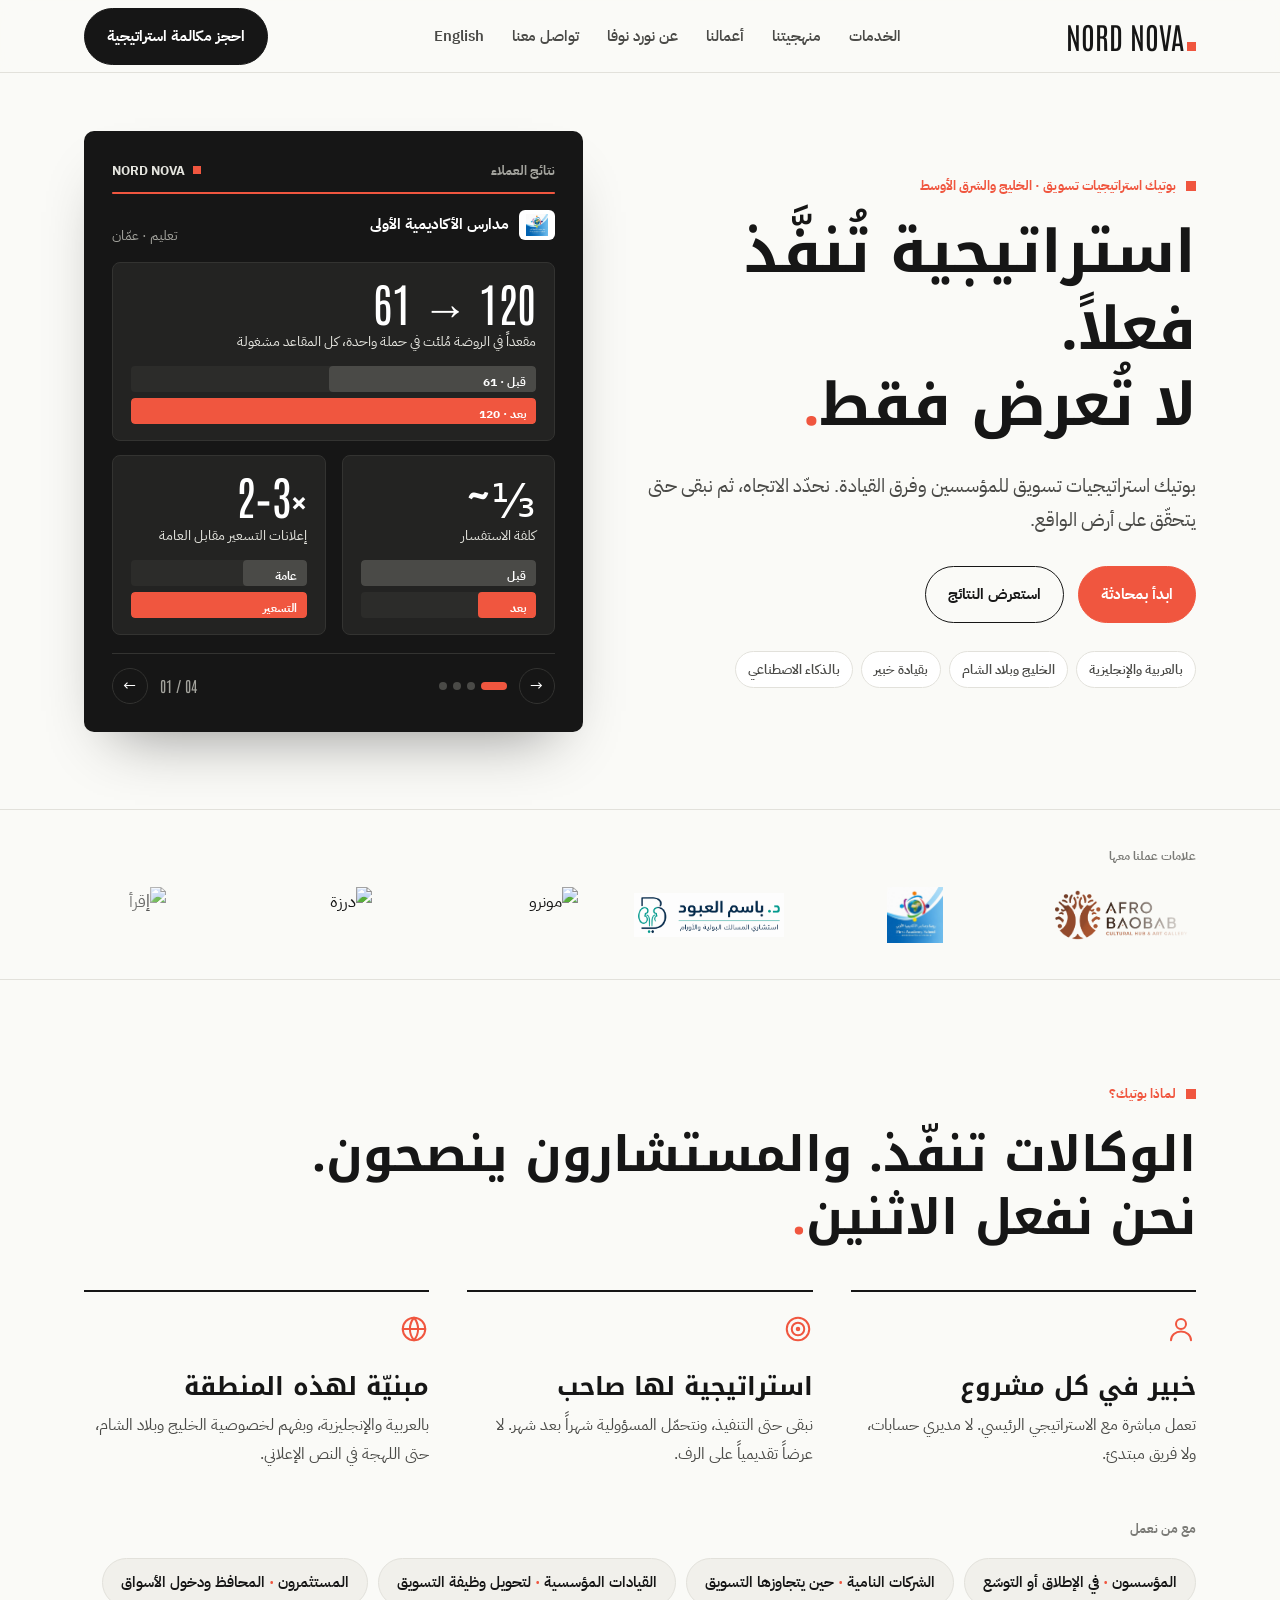
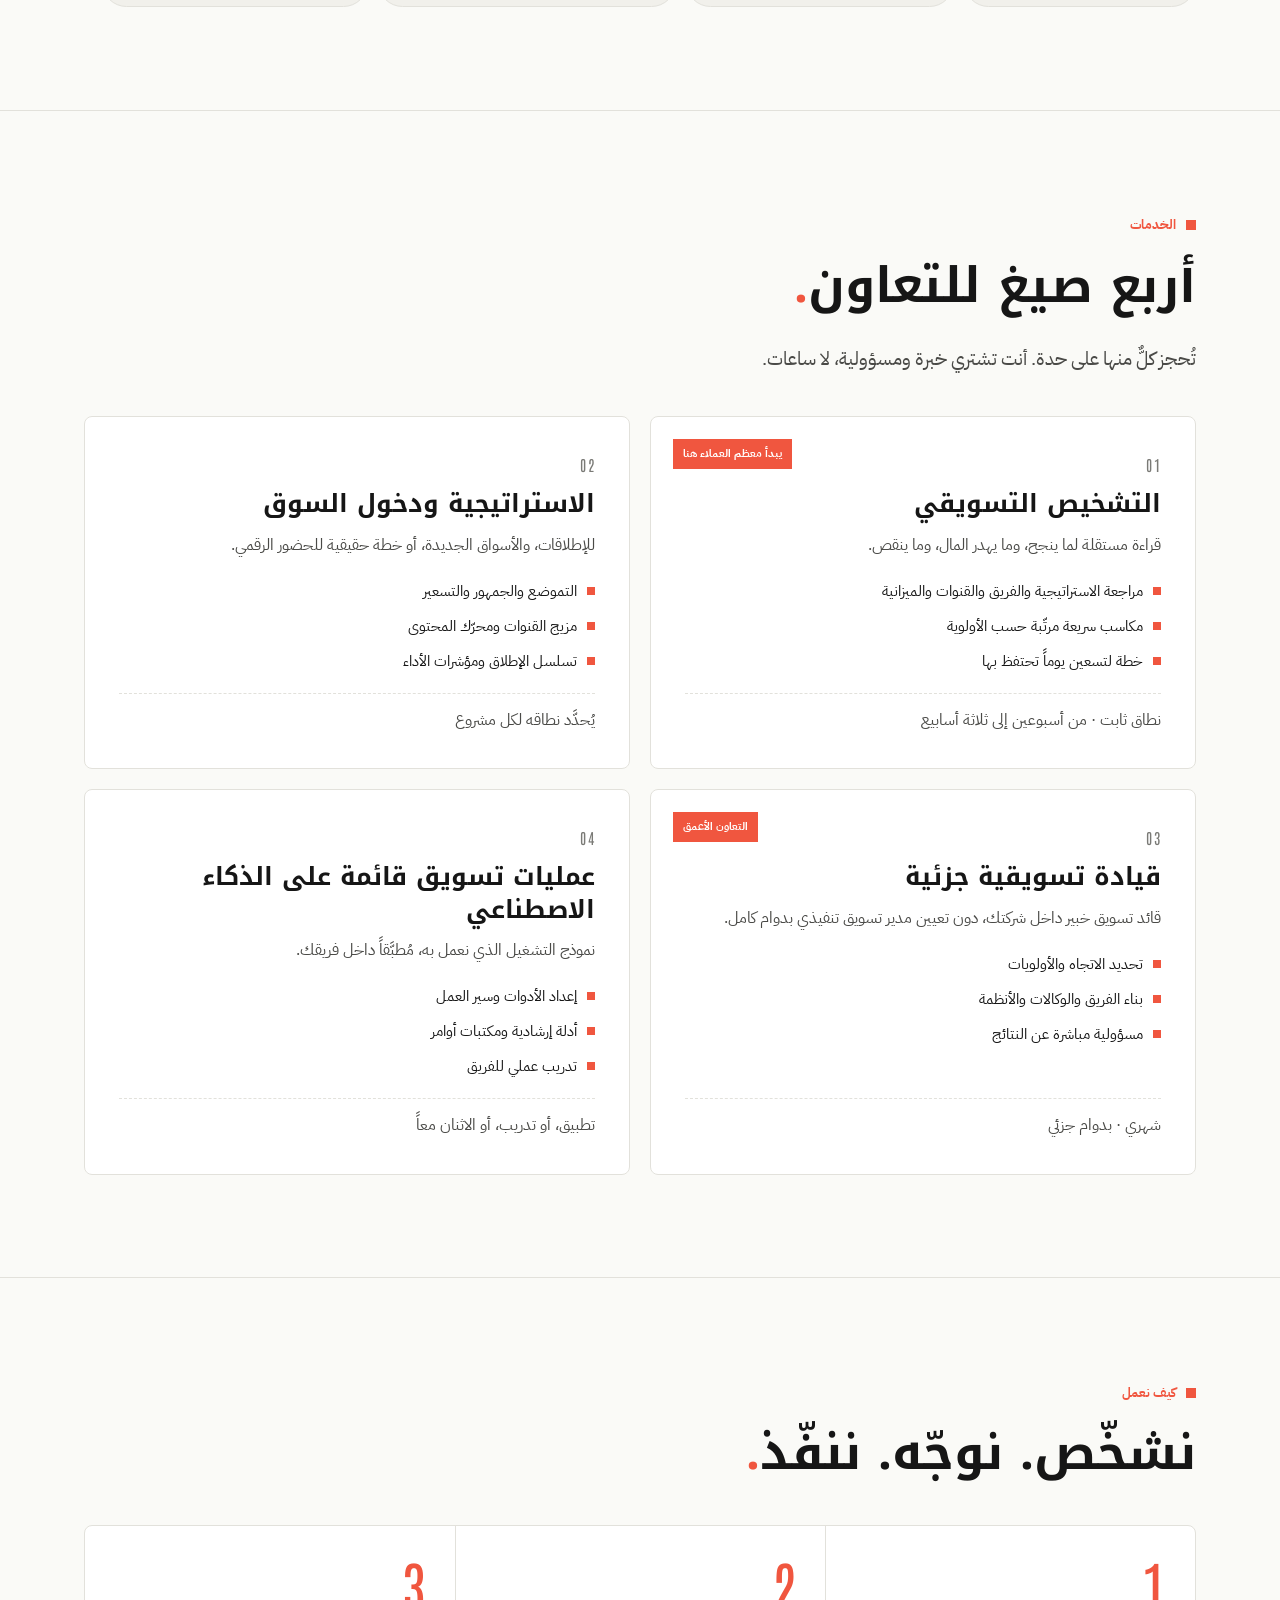
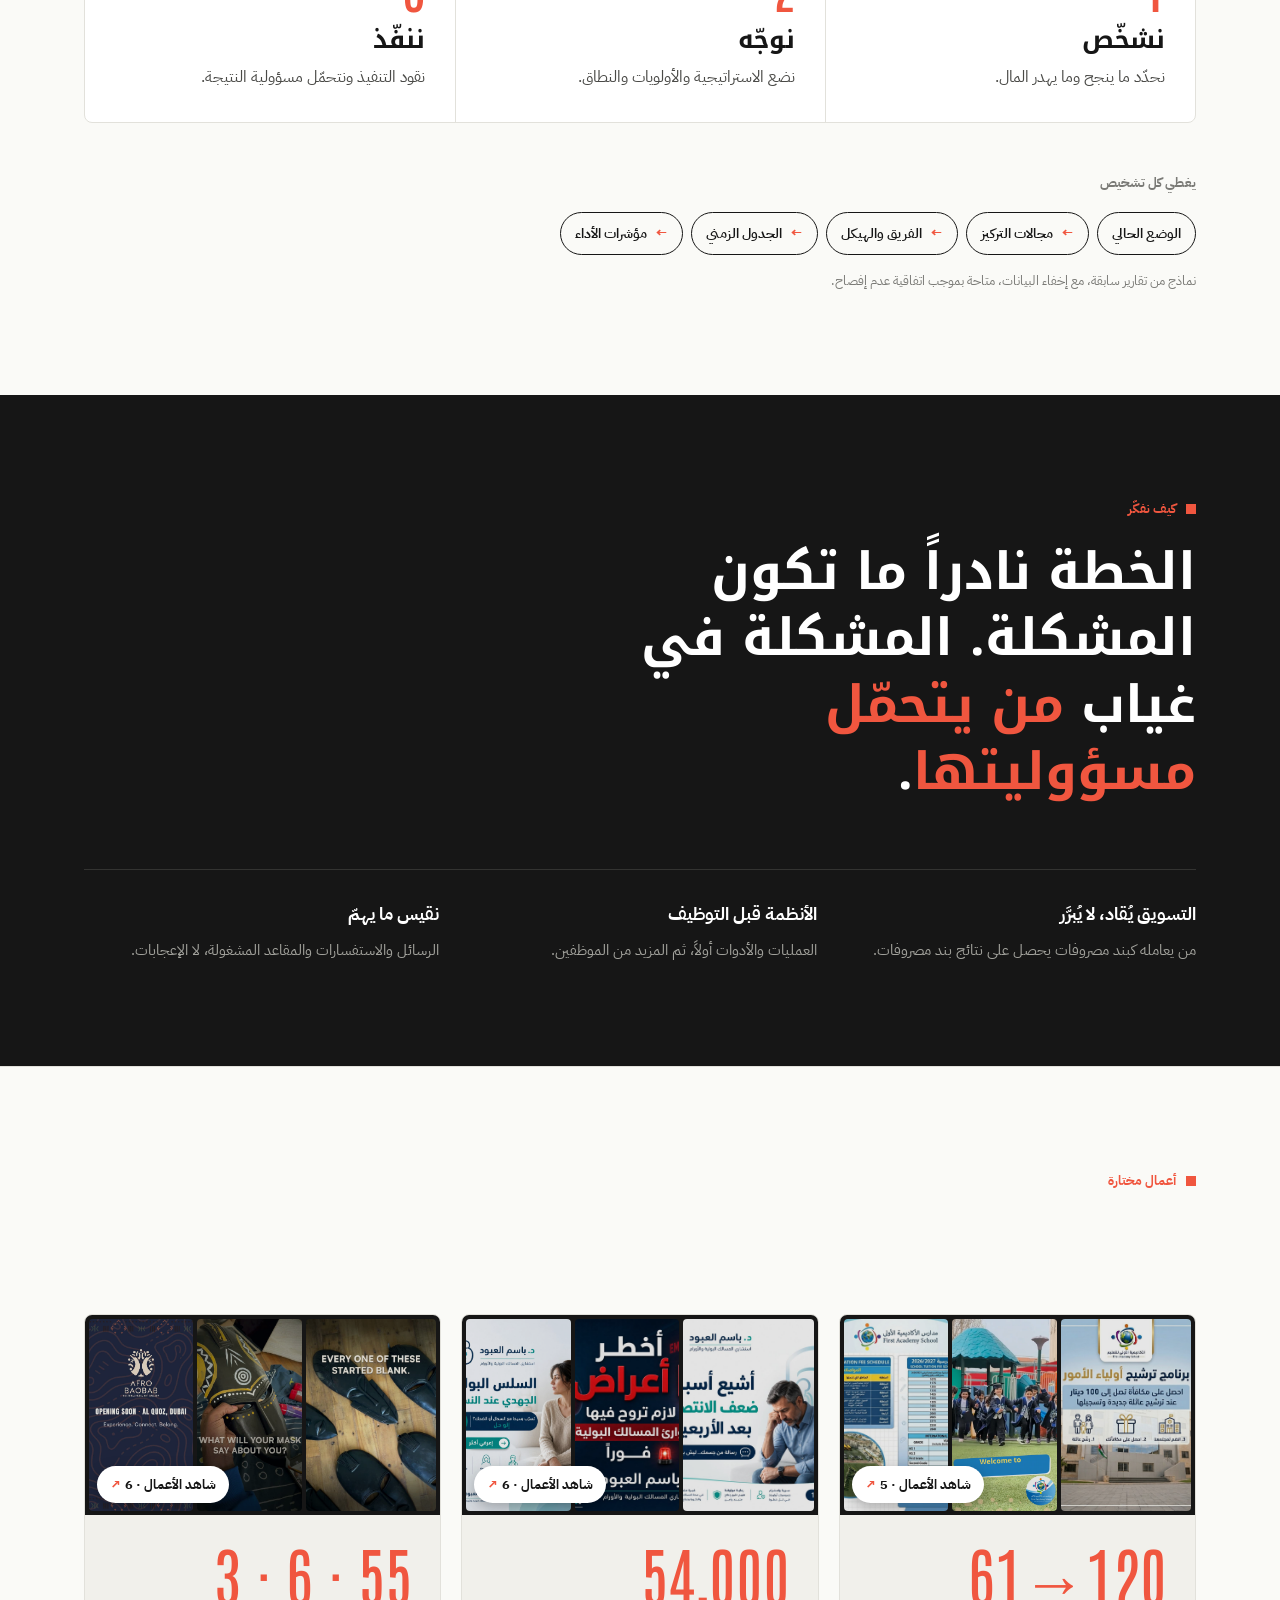
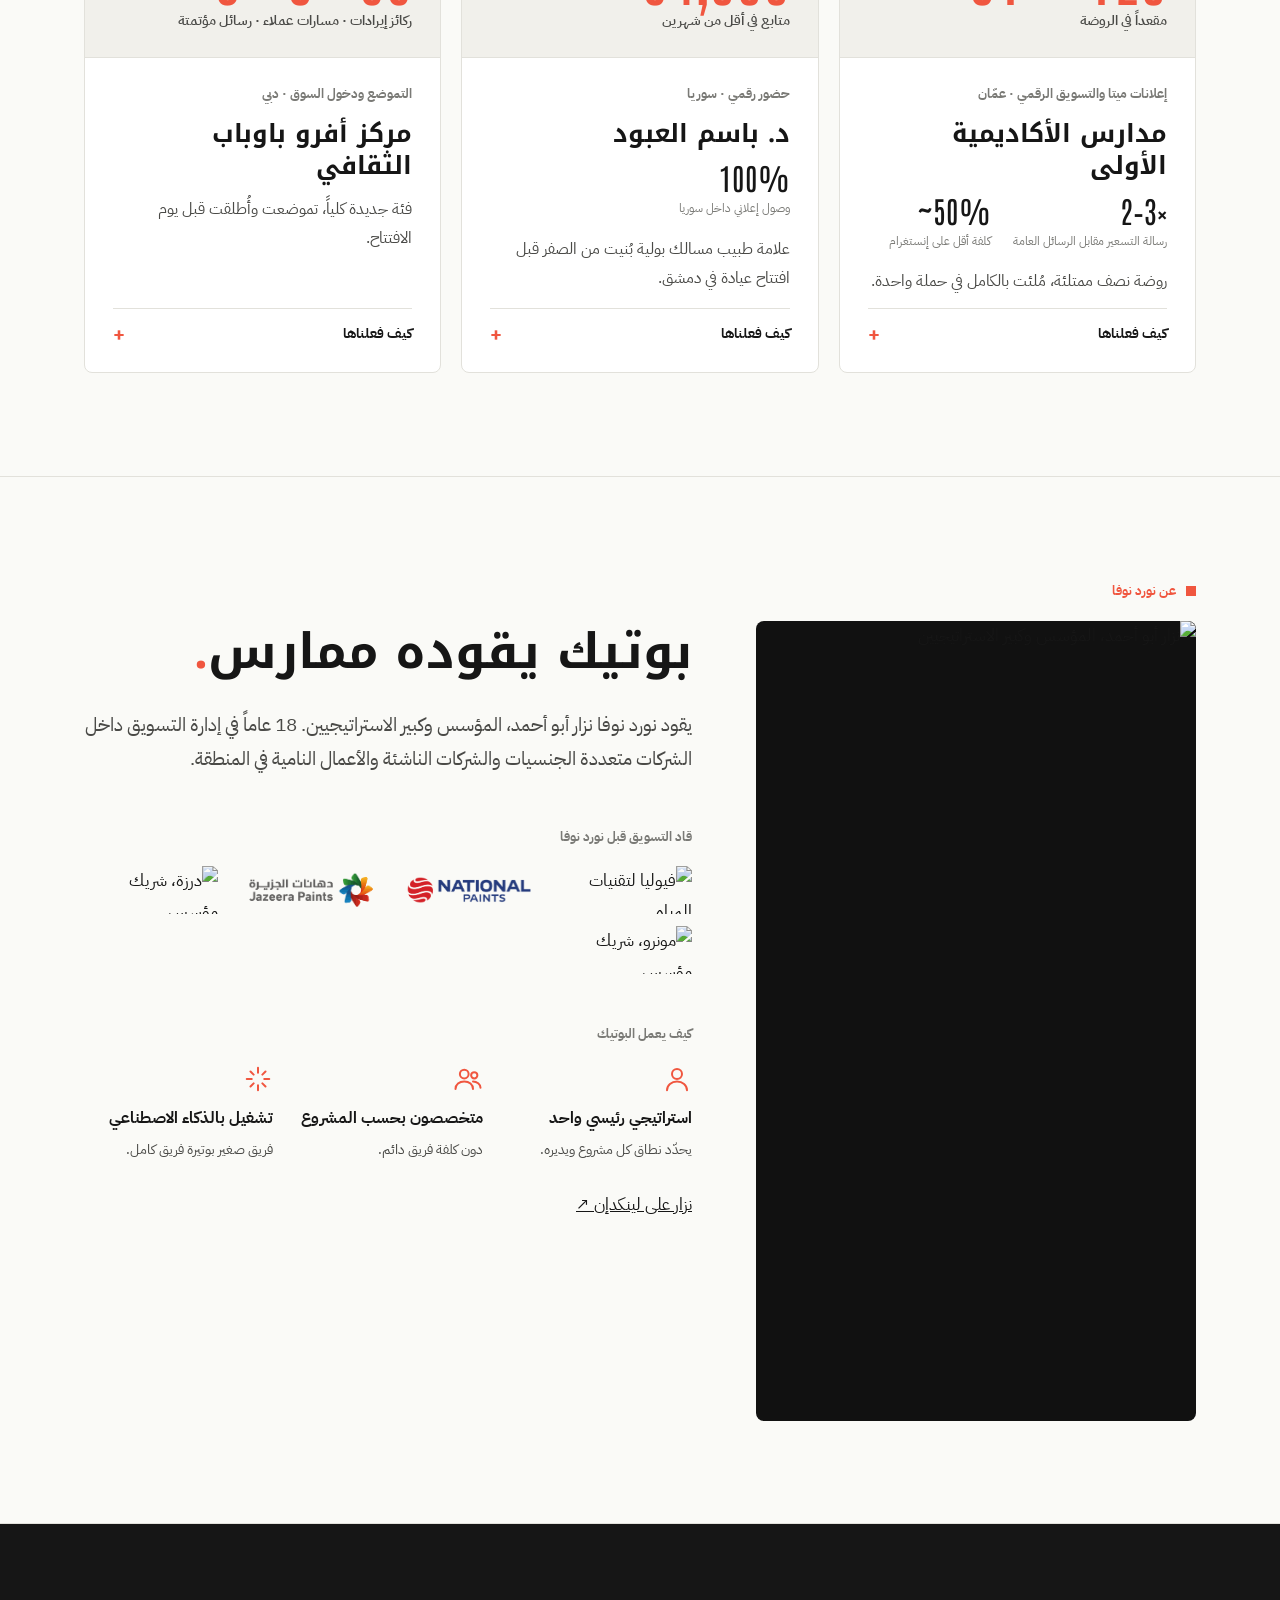
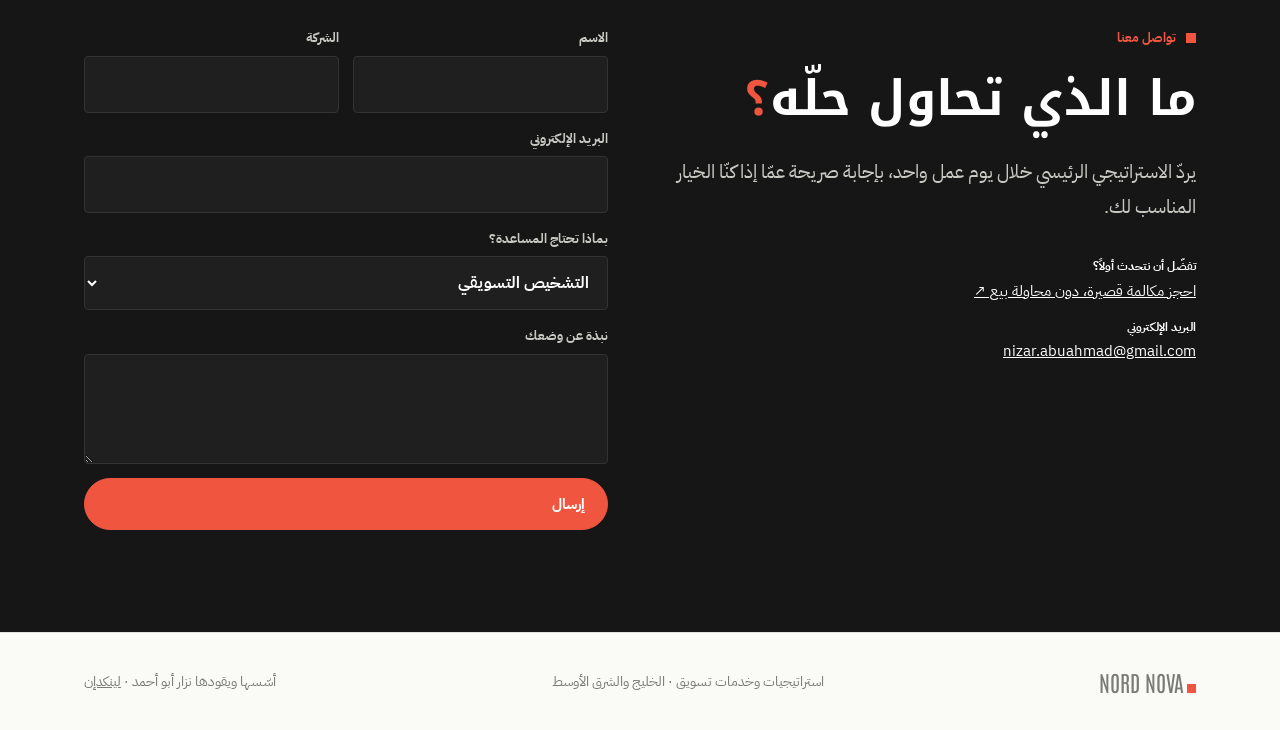
==== ar/index.html @ 96a07389 "Add client logos and real work samples to results - Client logo chip on each carousel slide - Each c" ====
<!doctype html>
<html lang="ar" dir="rtl">
<head>
<meta charset="utf-8">
<meta name="viewport" content="width=device-width, initial-scale=1">
<title>نورد نوفا — بوتيك استراتيجيات تسويق | الخليج والشرق الأوسط</title>
<meta name="description" content="نورد نوفا بوتيك استراتيجيات تسويق يعمل مع المؤسسين وفرق القيادة في الخليج والشرق الأوسط. تشخيص تسويقي، استراتيجية ودخول سوق، قيادة تسويقية جزئية، وعمليات تسويق قائمة على الذكاء الاصطناعي. بقيادة نزار أبو أحمد.">
<link rel="canonical" href="https://nordnova.github.io/ar/">
<link rel="alternate" hreflang="en" href="https://nordnova.github.io/">
<link rel="alternate" hreflang="ar" href="https://nordnova.github.io/ar/">
<meta property="og:title" content="نورد نوفا — بوتيك استراتيجيات تسويق">
<meta property="og:description" content="استراتيجية تُنفَّذ فعلاً. لا تُعرض فقط. بوتيك استراتيجيات تسويق للخليج والشرق الأوسط.">
<meta property="og:image" content="https://nordnova.github.io/assets/og.png">
<link rel="icon" href="../assets/icon.svg" type="image/svg+xml">
<link rel="apple-touch-icon" href="../assets/apple-touch.png">
<link rel="preconnect" href="https://fonts.googleapis.com">
<link rel="preconnect" href="https://fonts.gstatic.com" crossorigin>
<link href="https://fonts.googleapis.com/css2?family=Antonio:wght@400&family=IBM+Plex+Sans+Arabic:wght@400;500;600;700&family=Noto+Kufi+Arabic:wght@700&display=swap" rel="stylesheet">
<link rel="stylesheet" href="../site.css">
<script src="../app.js" defer></script>
</head>
<body>

<header>
  <div class="wrap nav">
    <a class="logo" href="#top" aria-label="نورد نوفا، الصفحة الرئيسية"><span>Nord</span><span>Nova<i class="sq"></i></span></a>
    <ul>
      <li><a href="#services">الخدمات</a></li>
      <li><a href="#approach">منهجيتنا</a></li>
      <li><a href="#work">أعمالنا</a></li>
      <li><a href="#about">عن نورد نوفا</a></li>
      <li><a href="#contact">تواصل معنا</a></li>
      <li><a href="../" lang="en" hreflang="en">English</a></li>
    </ul>
    <a class="btn primary" href="https://calendly.com/nizar-abuahmad/new-meeting" target="_blank" rel="noopener">احجز مكالمة استراتيجية</a>
  </div>
</header>

<main id="top">

<section class="hero">
  <div class="wrap">
    <div class="hero-grid">
      <div>
        <p class="eyebrow">بوتيك استراتيجيات تسويق · الخليج والشرق الأوسط</p>
        <h1>استراتيجية تُنفَّذ فعلاً.<br>لا تُعرض فقط<span class="dot">.</span></h1>
        <p class="lead">بوتيك استراتيجيات تسويق للمؤسسين وفرق القيادة. نحدّد الاتجاه، ثم نبقى حتى يتحقّق على أرض الواقع.</p>
        <div class="row">
          <a class="btn coral" href="#contact">ابدأ بمحادثة</a>
          <a class="btn" href="#work">استعرض النتائج</a>
        </div>
        <ul class="facts">
          <li>بالعربية والإنجليزية</li>
          <li>الخليج وبلاد الشام</li>
          <li>بقيادة خبير</li>
          <li>بالذكاء الاصطناعي</li>
        </ul>
      </div>

      <figure class="proof carousel" aria-roledescription="carousel" aria-label="نتائج العملاء" data-dot-label="عرض النتيجة">
        <svg width="0" height="0" style="position:absolute" aria-hidden="true"><defs><linearGradient id="sg" x1="0" y1="0" x2="0" y2="1"><stop offset="0" stop-color="#F0563F" stop-opacity=".35"/><stop offset="1" stop-color="#F0563F" stop-opacity="0"/></linearGradient></defs></svg>
        <figcaption class="proof-head"><span>نتائج العملاء</span><span class="live">Nord Nova</span></figcaption>
        <div class="prog" aria-hidden="true"><i></i></div>
        <div class="slides" aria-live="off">

          <div class="slide">
            <p class="who"><span class="who-id"><img class="who-logo" src="../assets/logo-first-academy.jpg" alt="" width="80" height="30"><b>مدارس الأكاديمية الأولى</b></span><span>تعليم · عمّان</span></p>
            <div class="metric">
              <b class="big">61 → 120</b>
              <span class="what">مقعداً في الروضة مُلئت في حملة واحدة، كل المقاعد مشغولة</span>
              <div class="bars" aria-hidden="true">
                <div class="bar"><i style="--w:51%"></i><em>قبل · 61</em></div>
                <div class="bar hot"><i style="--w:100%;--t:.6s"></i><em>بعد · 120</em></div>
              </div>
            </div>
            <div class="metric-pair">
              <div class="metric">
                <b class="big">~⅓</b><span class="what">كلفة الاستفسار</span>
                <div class="bars" aria-hidden="true">
                  <div class="bar"><i style="--w:100%;--t:.8s"></i><em>قبل</em></div>
                  <div class="bar hot"><i style="--w:33%;--t:1s"></i><em>بعد</em></div>
                </div>
              </div>
              <div class="metric">
                <b class="big">2–3×</b><span class="what">إعلانات التسعير مقابل العامة</span>
                <div class="bars" aria-hidden="true">
                  <div class="bar"><i style="--w:36%;--t:.8s"></i><em>عامة</em></div>
                  <div class="bar hot"><i style="--w:100%;--t:1s"></i><em>التسعير</em></div>
                </div>
              </div>
            </div>
          </div>

          <div class="slide">
            <p class="who"><span class="who-id"><img class="who-logo" src="../assets/logo-dr-basem.png" alt="" width="80" height="30"><b>د. باسم العبود</b></span><span>مسالك بولية · سوريا</span></p>
            <div class="metric">
              <b class="big">54K</b>
              <span class="what">متابع من الصفر في أقل من شهرين</span>
              <div class="bars" aria-hidden="true">
                <div class="bar hot"><i style="--w:100%"></i><em>فيسبوك · 30K</em></div>
                <div class="bar"><i style="--w:80%;--t:.6s"></i><em>إنستغرام · 24K</em></div>
              </div>
            </div>
            <div class="metric-pair">
              <div class="metric">
                <b class="big">0 → 54K</b><span class="what">نمو الجمهور</span>
                <svg class="spark" viewBox="0 0 100 40" preserveAspectRatio="none" aria-hidden="true"><path class="ar" d="M0 38 C18 37 30 34 44 28 S68 12 100 3 V40 H0Z"/><path class="ln" d="M0 38 C18 37 30 34 44 28 S68 12 100 3"/></svg>
              </div>
              <div class="metric">
                <b class="big">100%</b><span class="what">وصول إعلاني داخل سوريا</span>
                <svg class="ring" viewBox="0 0 36 36" aria-hidden="true"><circle class="tr" cx="18" cy="18" r="15"/><circle class="vl" cx="18" cy="18" r="15" pathLength="100" style="--p:100"/></svg>
              </div>
            </div>
          </div>

          <div class="slide">
            <p class="who"><span class="who-id"><img class="who-logo" src="../assets/logo-afro-baobab.png" alt="" width="80" height="30"><b>مركز أفرو باوباب الثقافي</b></span><span>ثقافة · دبي</span></p>
            <div class="metric">
              <b class="big" dir="rtl" style="direction:rtl;text-align:right;font-family:var(--display);font-size:clamp(28px,3vw,40px)">3 ركائز إيرادات</b>
              <span class="what">فئة جديدة كلياً، تموضعت وبُني نموذجها التجاري قبل يوم الافتتاح</span>
              <div class="segs" aria-hidden="true"><span style="--k:0">المدارس</span><span style="--k:1">الشركات</span><span style="--k:2">الجمهور</span></div>
            </div>
            <div class="metric-pair">
              <div class="metric">
                <b class="big">6</b><span class="what">مسارات في نظام إدارة العملاء</span>
                <div class="sq hot big-sq" data-n="6" aria-hidden="true"></div>
              </div>
              <div class="metric">
                <b class="big">55</b><span class="what">رسالة بريدية مؤتمتة</span>
                <div class="sq" data-n="55" aria-hidden="true"></div>
              </div>
            </div>
          </div>

          <div class="slide">
            <p class="who"><b>ورشة آفاق</b><span>تدريب · السيرة الذاتية ولينكدإن وأبورك</span></p>
            <div class="metric">
              <b class="big">100%</b>
              <span class="what">من المشاركين يوصون بالورشة لزملائهم</span>
              <div class="bars" aria-hidden="true">
                <div class="bar hot"><i style="--w:100%"></i><em>أكيد · 100%</em></div>
              </div>
            </div>
            <div class="metric-pair">
              <div class="metric">
                <b class="big">82%</b><span class="what">قيّموها "ممتازة جداً"</span>
                <svg class="ring" viewBox="0 0 36 36" aria-hidden="true"><circle class="tr" cx="18" cy="18" r="15"/><circle class="vl" cx="18" cy="18" r="15" pathLength="100" style="--p:82"/></svg>
              </div>
              <div class="metric">
                <b class="big">11</b><span class="what">مشاركاً في التقييم</span>
                <div class="sq hot big-sq" data-n="11" aria-hidden="true"></div>
              </div>
            </div>
          </div>

        </div>
        <div class="car-nav">
          <button type="button" class="arrow prev" aria-label="النتيجة السابقة">←</button>
          <div class="dots-nav"></div>
          <span class="count" aria-hidden="true"></span>
          <button type="button" class="arrow next" aria-label="النتيجة التالية">→</button>
        </div>
      </figure>
    </div>
  </div>
</section>

<div class="logos">
  <div class="wrap">
    <p>علامات عملنا معها</p>
    <div class="track"><div class="logo-row">
      <img src="../assets/logo-afro-baobab.png" alt="مركز أفرو باوباب الثقافي">
      <img src="../assets/logo-first-academy.jpg" alt="مدارس الأكاديمية الأولى">
      <img src="../assets/logo-dr-basem.png" alt="د. باسم العبود">
      <img src="../assets/logo-monroo.png" alt="مونرو">
      <img src="../assets/logo-darrzeh.png" alt="درزة">
      <img src="../assets/logo-iqra.png" alt="إقرأ">
      <img src="../assets/logo-musaad.png" alt="أكاديمية مساعد">
      <img src="../assets/logo-brighter-horizons.png" alt="Brighter Horizons">
      <img src="../assets/logo-asa-dental.png" alt="ASA Dental">
      <img src="../assets/logo-hostsailor.png" alt="HostSailor">
      <img src="../assets/logo-diabetes-coach.svg" alt="Diabetes Coach">
    </div></div>
  </div>
</div>

<section id="why">
  <div class="wrap">
    <p class="eyebrow">لماذا بوتيك؟</p>
    <h2>الوكالات تنفّذ. والمستشارون ينصحون.<br>نحن نفعل الاثنين<span class="dot">.</span></h2>
    <ul class="why">
      <li>
        <svg class="ico" viewBox="0 0 24 24"><circle cx="12" cy="8" r="4"/><path d="M4 21c0-4 3.6-7 8-7s8 3 8 7"/></svg>
        <h3>خبير في كل مشروع</h3>
        <p>تعمل مباشرة مع الاستراتيجي الرئيسي. لا مديري حسابات، ولا فريق مبتدئ.</p>
      </li>
      <li>
        <svg class="ico" viewBox="0 0 24 24"><circle cx="12" cy="12" r="9"/><circle cx="12" cy="12" r="5"/><circle cx="12" cy="12" r="1"/></svg>
        <h3>استراتيجية لها صاحب</h3>
        <p>نبقى حتى التنفيذ، ونتحمّل المسؤولية شهراً بعد شهر. لا عرضاً تقديمياً على الرف.</p>
      </li>
      <li>
        <svg class="ico" viewBox="0 0 24 24"><circle cx="12" cy="12" r="9"/><path d="M3 12h18M12 3a14 14 0 0 1 0 18M12 3a14 14 0 0 0 0 18"/></svg>
        <h3>مبنيّة لهذه المنطقة</h3>
        <p>بالعربية والإنجليزية، وبفهم لخصوصية الخليج وبلاد الشام، حتى اللهجة في النص الإعلاني.</p>
      </li>
    </ul>
    <p class="sub">مع من نعمل</p>
    <ul class="chips">
      <li>المؤسسون <b>·</b> في الإطلاق أو التوسّع</li>
      <li>الشركات النامية <b>·</b> حين يتجاوزها التسويق</li>
      <li>القيادات المؤسسية <b>·</b> لتحويل وظيفة التسويق</li>
      <li>المستثمرون <b>·</b> المحافظ ودخول الأسواق</li>
    </ul>
  </div>
</section>

<section id="services">
  <div class="wrap">
    <p class="eyebrow">الخدمات</p>
    <h2>أربع صيغ للتعاون<span class="dot">.</span></h2>
    <p class="lead">تُحجز كلٌّ منها على حدة. أنت تشتري خبرة ومسؤولية، لا ساعات.</p>
    <div class="svc">
      <article class="card">
        <span class="tag">يبدأ معظم العملاء هنا</span>
        <span class="n">01</span>
        <h3>التشخيص التسويقي</h3>
        <p>قراءة مستقلة لما ينجح، وما يهدر المال، وما ينقص.</p>
        <ul class="ticks"><li>مراجعة الاستراتيجية والفريق والقنوات والميزانية</li><li>مكاسب سريعة مرتّبة حسب الأولوية</li><li>خطة لتسعين يوماً تحتفظ بها</li></ul>
        <p class="meta"><span>نطاق ثابت · من أسبوعين إلى ثلاثة أسابيع</span></p>
      </article>
      <article class="card">
        <span class="n">02</span>
        <h3>الاستراتيجية ودخول السوق</h3>
        <p>للإطلاقات، والأسواق الجديدة، أو خطة حقيقية للحضور الرقمي.</p>
        <ul class="ticks"><li>التموضع والجمهور والتسعير</li><li>مزيج القنوات ومحرّك المحتوى</li><li>تسلسل الإطلاق ومؤشرات الأداء</li></ul>
        <p class="meta"><span>يُحدَّد نطاقه لكل مشروع</span></p>
      </article>
      <article class="card">
        <span class="tag">التعاون الأعمق</span>
        <span class="n">03</span>
        <h3>قيادة تسويقية جزئية</h3>
        <p>قائد تسويق خبير داخل شركتك، دون تعيين مدير تسويق تنفيذي بدوام كامل.</p>
        <ul class="ticks"><li>تحديد الاتجاه والأولويات</li><li>بناء الفريق والوكالات والأنظمة</li><li>مسؤولية مباشرة عن النتائج</li></ul>
        <p class="meta"><span>شهري · بدوام جزئي</span></p>
      </article>
      <article class="card">
        <span class="n">04</span>
        <h3>عمليات تسويق قائمة على الذكاء الاصطناعي</h3>
        <p>نموذج التشغيل الذي نعمل به، مُطبَّقاً داخل فريقك.</p>
        <ul class="ticks"><li>إعداد الأدوات وسير العمل</li><li>أدلة إرشادية ومكتبات أوامر</li><li>تدريب عملي للفريق</li></ul>
        <p class="meta"><span>تطبيق، أو تدريب، أو الاثنان معاً</span></p>
      </article>
    </div>
  </div>
</section>

<section id="approach">
  <div class="wrap">
    <p class="eyebrow">كيف نعمل</p>
    <h2>نشخّص. نوجّه. ننفّذ<span class="dot">.</span></h2>
    <div class="steps">
      <div class="step"><div class="k">1</div><h3>نشخّص</h3><p>نحدّد ما ينجح وما يهدر المال.</p></div>
      <div class="step"><div class="k">2</div><h3>نوجّه</h3><p>نضع الاستراتيجية والأولويات والنطاق.</p></div>
      <div class="step"><div class="k">3</div><h3>ننفّذ</h3><p>نقود التنفيذ ونتحمّل مسؤولية النتيجة.</p></div>
    </div>
    <p class="sub">يغطي كل تشخيص</p>
    <ul class="flow">
      <li>الوضع الحالي</li><li>مجالات التركيز</li><li>الفريق والهيكل</li><li>الجدول الزمني</li><li>مؤشرات الأداء</li>
    </ul>
    <p class="fine">نماذج من تقارير سابقة، مع إخفاء البيانات، متاحة بموجب اتفاقية عدم إفصاح.</p>
  </div>
</section>

<section class="band" aria-label="كيف نفكّر">
  <div class="wrap">
    <p class="eyebrow">كيف نفكّر</p>
    <blockquote>الخطة نادراً ما تكون المشكلة. المشكلة في غياب <span>من يتحمّل مسؤوليتها</span>.</blockquote>
    <ul class="principles">
      <li><b>التسويق يُقاد، لا يُبرَّر</b><span>من يعامله كبند مصروفات يحصل على نتائج بند مصروفات.</span></li>
      <li><b>الأنظمة قبل التوظيف</b><span>العمليات والأدوات أولاً، ثم المزيد من الموظفين.</span></li>
      <li><b>نقيس ما يهمّ</b><span>الرسائل والاستفسارات والمقاعد المشغولة، لا الإعجابات.</span></li>
    </ul>
  </div>
</section>

<section id="work">
  <div class="wrap">
    <p class="eyebrow">أعمال مختارة</p>
    <h2>نتائج، لا نشاط<span class="dot">.</span></h2>
    <div class="work">
      <article class="case">
        <button type="button" class="case-media" data-gallery="g-fas" aria-label="عرض أعمال مدارس الأكاديمية الأولى"><img src="../assets/work/fas-1.jpg" alt="" loading="lazy"><img src="../assets/work/fas-3.jpg" alt="" loading="lazy"><img src="../assets/work/fas-2.jpg" alt="" loading="lazy"><span class="more">شاهد الأعمال · 5</span></button>
        <div class="case-top"><b dir="ltr">61→120</b><span>مقعداً في الروضة</span></div>
        <div class="case-body">
          <span class="kind">إعلانات ميتا والتسويق الرقمي · عمّان</span>
          <h3>مدارس الأكاديمية الأولى</h3>
          <div class="res"><div><b>2–3×</b><span>رسالة التسعير مقابل الرسائل العامة</span></div><div><b>~50%</b><span>كلفة أقل على إنستغرام</span></div></div>
          <p class="one">روضة نصف ممتلئة، مُلئت بالكامل في حملة واحدة.</p>
          <details><summary>كيف فعلناها</summary><p>أعدنا هيكلة حساب ميتا لعزل المجموعات الإعلانية الأعلى أداءً، وحوّلنا المواد الإبداعية إلى العامية الأردنية، وجعلنا التسعير الشامل الرسالة الرئيسية. انخفضت كلفة الاستفسار إلى نحو الثلث.</p></details>
        </div>
      </article>
      <article class="case">
        <button type="button" class="case-media" data-gallery="g-basem" aria-label="عرض أعمال د. باسم العبود"><img src="../assets/work/basem-1.jpg" alt="" loading="lazy"><img src="../assets/work/basem-2.jpg" alt="" loading="lazy"><img src="../assets/work/basem-4.jpg" alt="" loading="lazy"><span class="more">شاهد الأعمال · 6</span></button>
        <div class="case-top"><b>54,000</b><span>متابع في أقل من شهرين</span></div>
        <div class="case-body">
          <span class="kind">حضور رقمي · سوريا</span>
          <h3>د. باسم العبود</h3>
          <div class="res"><div><b>100%</b><span>وصول إعلاني داخل سوريا</span></div></div>
          <p class="one">علامة طبيب مسالك بولية بُنيت من الصفر قبل افتتاح عيادة في دمشق.</p>
          <details><summary>كيف فعلناها</summary><p>اعتماد أوروبي بصوت سوري، ومحتوى متدرّج من المواضيع الآمنة إلى الحسّاسة، ونصوص باللهجة الشامية، وحملات ميتا موجّهة جغرافياً، واستقبال المرضى عبر واتساب أولاً.</p></details>
        </div>
      </article>
      <article class="case">
        <button type="button" class="case-media" data-gallery="g-afro" aria-label="عرض أعمال مركز أفرو باوباب الثقافي"><img src="../assets/work/afro-1.jpg" alt="" loading="lazy"><img src="../assets/work/afro-2.jpg" alt="" loading="lazy"><img src="../assets/work/afro-5.jpg" alt="" loading="lazy"><span class="more">شاهد الأعمال · 6</span></button>
        <div class="case-top"><b dir="ltr">3 · 6 · 55</b><span>ركائز إيرادات · مسارات عملاء · رسائل مؤتمتة</span></div>
        <div class="case-body">
          <span class="kind">التموضع ودخول السوق · دبي</span>
          <h3>مركز أفرو باوباب الثقافي</h3>
          <p class="one">فئة جديدة كلياً، تموضعت وأُطلقت قبل يوم الافتتاح.</p>
          <details><summary>كيف فعلناها</summary><p>تحوّلت عبارة "جرّب. تواصل. انتمِ." إلى منظومة رسائل متكاملة، ونموذج تجاري بثلاث ركائز للمدارس والشركات والجمهور، وحملة إطلاق، وتقويم محتوى منضبط.</p></details>
        </div>
      </article>
    </div>
  </div>
</section>

<section id="about">
  <div class="wrap">
    <p class="eyebrow">عن نورد نوفا</p>
    <div class="about">
      <img src="../assets/portrait-about.jpg" alt="نزار أبو أحمد، المؤسس وكبير الاستراتيجيين" width="640" height="800" loading="lazy">
      <div>
        <h2>بوتيك يقوده ممارس<span class="dot">.</span></h2>
        <p class="lead">يقود نورد نوفا نزار أبو أحمد، المؤسس وكبير الاستراتيجيين. 18 عاماً في إدارة التسويق داخل الشركات متعددة الجنسيات والشركات الناشئة والأعمال النامية في المنطقة.</p>
        <p class="sub">قاد التسويق قبل نورد نوفا</p>
        <div class="past">
          <img src="../assets/logo-veolia.png" alt="فيوليا لتقنيات المياه" loading="lazy">
          <img src="../assets/logo-national-paints.png" alt="دهانات ناشونال" loading="lazy">
          <img src="../assets/logo-jazeera-paints.png" alt="دهانات الجزيرة" loading="lazy">
          <img src="../assets/logo-darrzeh.png" alt="درزة، شريك مؤسس" loading="lazy">
          <img src="../assets/logo-monroo.png" alt="مونرو، شريك مؤسس" loading="lazy">
        </div>
        <p class="sub">كيف يعمل البوتيك</p>
        <ul class="built">
          <li><svg class="ico" viewBox="0 0 24 24"><circle cx="12" cy="8" r="4"/><path d="M4 21c0-4 3.6-7 8-7s8 3 8 7"/></svg><b>استراتيجي رئيسي واحد</b><span>يحدّد نطاق كل مشروع ويديره.</span></li>
          <li><svg class="ico" viewBox="0 0 24 24"><circle cx="9" cy="8" r="3.5"/><circle cx="17" cy="9" r="2.5"/><path d="M2 20c0-3.5 3-6 7-6s7 2.5 7 6M16 14c3 0 6 2 6 5"/></svg><b>متخصصون بحسب المشروع</b><span>دون كلفة فريق دائم.</span></li>
          <li><svg class="ico" viewBox="0 0 24 24"><path d="M12 3v4M12 17v4M3 12h4M17 12h4M6 6l2.5 2.5M15.5 15.5 18 18M6 18l2.5-2.5M15.5 8.5 18 6"/></svg><b>تشغيل بالذكاء الاصطناعي</b><span>فريق صغير بوتيرة فريق كامل.</span></li>
        </ul>
        <p style="margin-top:28px"><a href="https://linkedin.com/in/nizar-abu-ahmad" target="_blank" rel="noopener">نزار على لينكدإن ↗</a></p>
      </div>
    </div>
  </div>
</section>

<section id="contact" class="contact">
  <div class="wrap">
    <div class="contact-grid">
      <div>
        <p class="eyebrow">تواصل معنا</p>
        <h2>ما الذي تحاول حلّه<span class="dot">؟</span></h2>
        <p class="lead">يردّ الاستراتيجي الرئيسي خلال يوم عمل واحد، بإجابة صريحة عمّا إذا كنّا الخيار المناسب لك.</p>
        <div class="alt">
          <div><b>تفضّل أن نتحدث أولاً؟</b><a href="https://calendly.com/nizar-abuahmad/new-meeting" target="_blank" rel="noopener">احجز مكالمة قصيرة، دون محاولة بيع ↗</a></div>
          <div><b>البريد الإلكتروني</b><a href="mailto:nizar.abuahmad@gmail.com" dir="ltr">nizar.abuahmad@gmail.com</a></div>
        </div>
      </div>
      <form action="https://formsubmit.co/nizar.abuahmad@gmail.com" method="POST">
        <input type="hidden" name="_subject" value="استفسار نورد نوفا">
        <input type="hidden" name="_captcha" value="false">
        <input type="text" name="_honey" style="display:none" tabindex="-1" autocomplete="off">
        <div class="two">
          <label>الاسم<input name="name" required autocomplete="name"></label>
          <label>الشركة<input name="company" autocomplete="organization"></label>
        </div>
        <label>البريد الإلكتروني<input type="email" name="email" required autocomplete="email" dir="ltr"></label>
        <label>بماذا تحتاج المساعدة؟
          <select name="service">
            <option>التشخيص التسويقي</option>
            <option>الاستراتيجية ودخول السوق</option>
            <option>قيادة تسويقية جزئية</option>
            <option>عمليات تسويق قائمة على الذكاء الاصطناعي</option>
            <option>لست متأكداً بعد</option>
          </select>
        </label>
        <label>نبذة عن وضعك<textarea name="message" required></textarea></label>
        <button class="btn coral" type="submit">إرسال</button>
      </form>
    </div>
  </div>
</section>

</main>

<dialog class="gallery" id="g-fas" aria-label="مدارس الأكاديمية الأولى">
  <div class="g-head"><b>مدارس الأكاديمية الأولى</b><span>إعلانات ميتا، ومواد التسعير، وموقع المدرسة</span><button type="button" class="g-btn g-prev" aria-label="السابق">←</button><button type="button" class="g-btn g-next" aria-label="التالي">→</button><button type="button" class="g-btn g-close" aria-label="إغلاق">×</button></div>
  <div class="g-track">
      <figure><img src="../assets/work/fas-1.jpg" alt="إعلان برنامج ترشيح أولياء الأمور" width="900" height="900" loading="lazy"><figcaption>إعلان برنامج ترشيح أولياء الأمور</figcaption></figure>
      <figure><img src="../assets/work/fas-2.jpg" alt="تصميم التسعير الشامل" width="900" height="900" loading="lazy"><figcaption>تصميم التسعير الشامل</figcaption></figure>
      <figure><img src="../assets/work/fas-3.jpg" alt="إعلان فيديو للروضة" width="720" height="1280" loading="lazy"><figcaption>إعلان فيديو للروضة</figcaption></figure>
      <figure><img src="../assets/work/fas-4.jpg" alt="موقع المدرسة" width="1280" height="800" loading="lazy"><figcaption>موقع المدرسة</figcaption></figure>
      <figure><img src="../assets/work/fas-5.jpg" alt="إعلان فيديو للعلامة" width="720" height="1280" loading="lazy"><figcaption>إعلان فيديو للعلامة</figcaption></figure>
  </div>
</dialog>
<dialog class="gallery" id="g-basem" aria-label="د. باسم العبود">
  <div class="g-head"><b>د. باسم العبود</b><span>كاروسيلات توعوية باللهجة الشامية، وهوية الصفحة</span><button type="button" class="g-btn g-prev" aria-label="السابق">←</button><button type="button" class="g-btn g-next" aria-label="التالي">→</button><button type="button" class="g-btn g-close" aria-label="إغلاق">×</button></div>
  <div class="g-track">
      <figure><img src="../assets/work/basem-1.jpg" alt="كاروسيل: صحة الرجل بعد الأربعين" width="900" height="900" loading="lazy"><figcaption>كاروسيل: صحة الرجل بعد الأربعين</figcaption></figure>
      <figure><img src="../assets/work/basem-2.jpg" alt="كاروسيل: طوارئ المسالك البولية" width="900" height="900" loading="lazy"><figcaption>كاروسيل: طوارئ المسالك البولية</figcaption></figure>
      <figure><img src="../assets/work/basem-3.jpg" alt="كاروسيل: خرافات الكرياتين" width="900" height="1124" loading="lazy"><figcaption>كاروسيل: خرافات الكرياتين</figcaption></figure>
      <figure><img src="../assets/work/basem-4.jpg" alt="كاروسيل: السلس البولي عند النساء" width="900" height="1125" loading="lazy"><figcaption>كاروسيل: السلس البولي عند النساء</figcaption></figure>
      <figure><img src="../assets/work/basem-5.jpg" alt="شريحة داخلية من كاروسيل" width="900" height="900" loading="lazy"><figcaption>شريحة داخلية من كاروسيل</figcaption></figure>
      <figure><img src="../assets/work/basem-6.jpg" alt="غلاف صفحة فيسبوك" width="900" height="375" loading="lazy"><figcaption>غلاف صفحة فيسبوك</figcaption></figure>
  </div>
</dialog>
<dialog class="gallery" id="g-afro" aria-label="مركز أفرو باوباب الثقافي">
  <div class="g-head"><b>مركز أفرو باوباب الثقافي</b><span>إعلانات ميتا، وريلز ما قبل الافتتاح، وموشن للعلامة</span><button type="button" class="g-btn g-prev" aria-label="السابق">←</button><button type="button" class="g-btn g-next" aria-label="التالي">→</button><button type="button" class="g-btn g-close" aria-label="إغلاق">×</button></div>
  <div class="g-track">
      <figure><img src="../assets/work/afro-1.jpg" alt="إعلان ميتا: &quot;كل واحد منها بدأ فارغاً&quot;" width="720" height="1280" loading="lazy"><figcaption>إعلان ميتا: &quot;كل واحد منها بدأ فارغاً&quot;</figcaption></figure>
      <figure><img src="../assets/work/afro-2.jpg" alt="إعلان ميتا: ورشة الأقنعة" width="720" height="1280" loading="lazy"><figcaption>إعلان ميتا: ورشة الأقنعة</figcaption></figure>
      <figure><img src="../assets/work/afro-3.jpg" alt="إعلان ميتا: أجواء الورشة" width="720" height="1280" loading="lazy"><figcaption>إعلان ميتا: أجواء الورشة</figcaption></figure>
      <figure><img src="../assets/work/afro-4.jpg" alt="ريل ما قبل الافتتاح" width="720" height="1280" loading="lazy"><figcaption>ريل ما قبل الافتتاح</figcaption></figure>
      <figure><img src="../assets/work/afro-5.jpg" alt="بطاقة &quot;قريباً&quot;" width="720" height="1280" loading="lazy"><figcaption>بطاقة &quot;قريباً&quot;</figcaption></figure>
      <figure><img src="../assets/work/afro-6.jpg" alt="موشن العلامة: من أفريقيا إلى دبي" width="720" height="1280" loading="lazy"><figcaption>موشن العلامة: من أفريقيا إلى دبي</figcaption></figure>
  </div>
</dialog>

<footer>
  <div class="wrap">
    <a class="logo" href="#top" style="font-size:22px"><span>Nord</span><span>Nova<i class="sq"></i></span></a>
    <div>استراتيجيات وخدمات تسويق · الخليج والشرق الأوسط</div>
    <div>أسّسها ويقودها نزار أبو أحمد · <a href="https://linkedin.com/in/nizar-abu-ahmad" target="_blank" rel="noopener">لينكدإن</a></div>
  </div>
</footer>

</body>
</html>
---- site.css ----
:root{
  --bg:#FAFAF7; --bg-2:#F1F0EB; --ink:#161616; --ink-2:#4A4A47; --ink-3:#7A7A76;
  --line:#E2E1DB; --coral:#F0563F; --coral-ink:#C93F2B;
  --dark-2:#232322; --dark-line:#333331; --on-dark:#E4E4DE; --on-dark-2:#A3A39D;
  --display:'Antonio',Impact,sans-serif; --body:'Manrope',system-ui,sans-serif;
  --max:1240px; --pad:clamp(16px,5vw,64px);
}
*{box-sizing:border-box;margin:0;padding:0}
html{scroll-behavior:smooth}
body{background:var(--bg);color:var(--ink);font-family:var(--body);font-size:17px;line-height:1.6;-webkit-font-smoothing:antialiased}
img{max-width:100%;display:block}
a{color:inherit}
ul{list-style:none}
.wrap{max-width:var(--max);margin:0 auto;padding:0 var(--pad)}
section{padding:clamp(64px,8vw,112px) 0;border-top:1px solid var(--line)}
h1,h2,h3{font-family:var(--display);font-weight:400;line-height:.95;letter-spacing:-.01em;text-transform:uppercase}
h1{font-size:clamp(52px,8.2vw,108px)}
h2{font-size:clamp(38px,5.4vw,68px);margin-bottom:24px}
h3{font-size:clamp(24px,2.4vw,30px);text-transform:none;letter-spacing:0;line-height:1.1}
.eyebrow{font-size:12px;letter-spacing:.18em;text-transform:uppercase;font-weight:700;color:var(--coral);margin-bottom:18px;display:flex;gap:10px;align-items:center}
.eyebrow::before{content:"";width:10px;height:10px;background:var(--coral);display:inline-block}
.lead{font-size:clamp(18px,1.5vw,21px);color:var(--ink-2);max-width:56ch}
.dot{color:var(--coral)}
.sub{font-size:12px;letter-spacing:.16em;text-transform:uppercase;font-weight:700;color:var(--ink-3);margin:48px 0 18px}
.btn{display:inline-flex;align-items:center;gap:10px;padding:14px 22px;border:1.5px solid var(--ink);border-radius:999px;font-weight:700;font-size:15px;text-decoration:none;transition:.15s;background:none;cursor:pointer;font-family:inherit;color:inherit}
.btn:hover{background:var(--ink);color:#fff}
.btn.primary{background:var(--ink);color:#fff}
.btn.primary:hover{background:var(--coral);border-color:var(--coral)}
.btn.coral{background:var(--coral);border-color:var(--coral);color:#fff}
.btn.coral:hover{background:var(--coral-ink);border-color:var(--coral-ink)}
.row{display:flex;gap:14px;flex-wrap:wrap;align-items:center}
.ico{width:30px;height:30px;stroke:currentColor;fill:none;stroke-width:1.6;stroke-linecap:round;stroke-linejoin:round;color:var(--coral)}

/* nav */
header{position:sticky;top:0;z-index:10;background:rgba(250,250,247,.9);backdrop-filter:blur(10px);border-bottom:1px solid var(--line)}
.nav{display:flex;align-items:center;justify-content:space-between;height:72px;gap:20px}
.logo{font-family:'Antonio',Impact,sans-serif;font-size:30px;line-height:1;text-transform:uppercase;text-decoration:none;display:flex;gap:.22em;align-items:baseline;direction:ltr}
.logo .sq{display:inline-block;width:9px;height:9px;background:var(--coral);margin-left:3px}
.nav ul{display:flex;gap:28px;font-size:15px;font-weight:600}
.nav ul a{text-decoration:none;color:var(--ink-2)}
.nav ul a:hover{color:var(--ink)}
@media(max-width:900px){.nav ul{display:none}}

/* hero */
.hero{border-top:0;padding-top:clamp(36px,4.5vw,64px);padding-bottom:clamp(56px,6vw,88px)}
.hero h1{font-size:clamp(48px,5.6vw,84px);margin-bottom:24px}
.hero-grid{display:grid;grid-template-columns:1.1fr 1fr;gap:clamp(32px,5vw,72px);align-items:center}
.hero .lead{margin-bottom:28px}
.facts{display:flex;flex-wrap:wrap;gap:8px;margin-top:28px}
.facts li{font-size:13px;font-weight:600;color:var(--ink-2);border:1px solid var(--line);background:#fff;padding:6px 12px;border-radius:999px}
@media(max-width:900px){.hero-grid{grid-template-columns:1fr}}

/* hero proof card */
.proof{background:var(--ink);color:#fff;border-radius:10px;padding:clamp(20px,2.4vw,28px);display:grid;gap:14px;box-shadow:0 30px 60px -30px rgba(0,0,0,.45)}
.proof-head{display:flex;justify-content:space-between;align-items:center;font-size:12px;letter-spacing:.16em;text-transform:uppercase;font-weight:700;color:var(--on-dark-2)}
.proof-head .live{display:flex;align-items:center;gap:8px;color:var(--on-dark)}
.proof-head .live::before{content:"";width:8px;height:8px;background:var(--coral)}
.metric{background:var(--dark-2);border:1px solid var(--dark-line);border-radius:8px;padding:16px 18px}
.metric .big{font-family:'Antonio',Impact,sans-serif;font-size:clamp(38px,3.6vw,52px);line-height:1;font-weight:400;display:block}
.metric .what{font-size:14px;color:var(--on-dark);margin-top:4px;display:block}
.metric small{display:block;font-size:12px;color:var(--on-dark-2);margin-top:10px}
.metric-pair{display:grid;grid-template-columns:1fr 1fr;gap:16px}
@media(max-width:480px){.metric-pair{grid-template-columns:1fr}}
.bars{display:grid;gap:6px;margin-top:12px}
.bar{position:relative;height:26px;background:#2C2C2A;border-radius:4px;overflow:hidden}
.bar i{position:absolute;inset-block:0;inset-inline-start:0;width:var(--w);background:#4A4A47;border-radius:4px}
.bar.hot i{background:var(--coral)}
.bar em{position:relative;font-style:normal;font-size:12px;font-weight:700;line-height:26px;padding-inline-start:10px;color:#fff}
.spark{width:100%;height:58px;margin-top:10px;display:block}
.spark .ln{fill:none;stroke:var(--coral);stroke-width:2.5;vector-effect:non-scaling-stroke}
.spark .ar{fill:url(#sg)}
.segs{display:grid;grid-template-columns:repeat(3,1fr);gap:6px;margin-top:12px}
.segs span{background:#2C2C2A;border-radius:4px;padding:7px 4px;font-size:12px;font-weight:700;text-align:center;color:var(--on-dark)}
.segs span:first-child{background:var(--coral);color:#fff}
.sq{display:flex;flex-wrap:wrap;gap:4px;margin-top:12px}
.sq i{width:11px;height:11px;border-radius:2px;background:#4A4A47}
.sq.hot i{background:var(--coral)}
.sq.big-sq i{width:22px;height:22px;border-radius:3px}
.ring{width:64px;height:64px;margin-top:10px;display:block;transform:rotate(-90deg)}
.ring circle{fill:none;stroke-width:4}
.ring .tr{stroke:#2C2C2A}
.ring .vl{stroke:var(--coral);stroke-linecap:round;stroke-dasharray:var(--p) 100}

/* carousel */
.who{display:flex;justify-content:space-between;align-items:baseline;gap:12px;font-size:14px;color:var(--on-dark-2)}
.who b{color:#fff;font-size:15px}
.slides{display:grid;touch-action:pan-y}
.slide{grid-area:1/1;display:grid;gap:14px;align-content:start;opacity:0;visibility:hidden;transform:translateX(28px);transition:opacity .45s ease,transform .45s ease,visibility 0s .45s}
[dir=rtl] .slide{transform:translateX(-28px)}
.slide.is-active{opacity:1;visibility:visible;transform:none;transition:opacity .5s ease .08s,transform .5s cubic-bezier(.2,.7,.2,1) .08s,visibility 0s}
.is-active .bar i{animation:grow 1.1s cubic-bezier(.2,.7,.2,1) both;animation-delay:var(--t,.35s)}
.is-active .spark{animation:wipe 1.4s .5s cubic-bezier(.4,0,.2,1) both}
.is-active .segs span,.is-active .sq i{animation:pop .45s cubic-bezier(.2,.7,.2,1) both;animation-delay:calc(.35s + var(--k,0) * var(--step,.12s))}
.is-active .sq i{--step:.025s}
.is-active .ring .vl{animation:ring 1.2s .4s cubic-bezier(.2,.7,.2,1) both}
@keyframes grow{from{width:0}}
@keyframes wipe{from{clip-path:inset(0 100% 0 0)}to{clip-path:inset(0 0 0 0)}}
@keyframes pop{from{opacity:0;transform:scale(.6)}}
@keyframes ring{from{stroke-dasharray:0 100}}
.car-nav{display:flex;align-items:center;gap:12px;border-top:1px solid var(--dark-line);padding-top:14px}
.car-nav button{background:none;border:1px solid var(--dark-line);color:#fff;cursor:pointer;font:inherit}
.car-nav .arrow{width:36px;height:36px;border-radius:50%;display:grid;place-items:center;font-size:16px;transition:.15s}
.car-nav .arrow:hover{background:var(--coral);border-color:var(--coral)}
[dir=rtl] .car-nav .arrow{transform:scaleX(-1)}
.dots-nav{display:flex;gap:6px;flex:1}
.dots-nav button{width:8px;height:8px;padding:0;border-radius:4px;background:#4A4A47;border:0;transition:width .3s,background .3s}
.dots-nav button[aria-current]{width:26px;background:var(--coral)}
.count{font-family:'Antonio',Impact,sans-serif;font-size:15px;color:var(--on-dark-2);direction:ltr}
.prog{height:2px;background:var(--dark-line);border-radius:2px;overflow:hidden;margin-top:-4px}
.prog i{display:block;height:100%;width:100%;background:var(--coral);transform:scaleX(0);transform-origin:left}
[dir=rtl] .prog i{transform-origin:right}
.carousel.run .prog i{animation:prog var(--dur,7s) linear forwards}
.carousel.paused .prog i{animation-play-state:paused}
@keyframes prog{to{transform:scaleX(1)}}

/* logos */
.logos{padding:36px 0;border-top:1px solid var(--line)}
.logos p{font-size:12px;letter-spacing:.16em;text-transform:uppercase;color:var(--ink-3);font-weight:700;margin-bottom:20px}
.logos .track{overflow:hidden;-webkit-mask-image:linear-gradient(90deg,transparent,#000 8%,#000 92%,transparent);mask-image:linear-gradient(90deg,transparent,#000 8%,#000 92%,transparent)}
.logo-row{display:flex;flex-wrap:nowrap;gap:56px;width:max-content;align-items:center;animation:marquee 50s linear infinite}
[dir=rtl] .logo-row{animation-name:marquee-rtl}
.logos:hover .logo-row{animation-play-state:paused}
@keyframes marquee{to{transform:translateX(-50%)}}
@keyframes marquee-rtl{to{transform:translateX(50%)}}
.logo-row img,.past img{width:150px;height:56px;object-fit:contain;mix-blend-mode:multiply;transition:transform .2s}
.logo-row img:hover,.past img:hover{transform:scale(1.06)}

/* why */
.why{display:grid;grid-template-columns:repeat(3,1fr);gap:clamp(24px,3vw,40px);margin-top:40px}
.why li{border-top:2px solid var(--ink);padding-top:22px}
.why h3{margin:16px 0 8px}
.why p{color:var(--ink-2);font-size:16px}
.chips{display:flex;flex-wrap:wrap;gap:10px}
.chips li{font-weight:600;font-size:15px;padding:10px 18px;border-radius:999px;background:var(--bg-2);border:1px solid var(--line)}
.chips li b{color:var(--coral);font-weight:700}
@media(max-width:860px){.why{grid-template-columns:1fr}}

/* services */
.svc{display:grid;grid-template-columns:repeat(2,1fr);gap:20px;margin-top:40px}
@media(max-width:860px){.svc{grid-template-columns:1fr}}
.card{border:1px solid var(--line);padding:clamp(24px,3vw,34px);background:#fff;border-radius:8px;position:relative;display:flex;flex-direction:column}
.card .n{font-family:'Antonio',Impact,sans-serif;font-size:15px;color:var(--ink-3);letter-spacing:.1em}
.card h3{margin:10px 0 10px}
.card > p{color:var(--ink-2);font-size:16px}
.tag{position:absolute;top:22px;inset-inline-end:22px;font-size:11px;letter-spacing:.14em;text-transform:uppercase;font-weight:700;background:var(--coral);color:#fff;padding:5px 10px}
.ticks{display:grid;gap:8px;margin:18px 0 0;font-size:15px}
.ticks li{display:flex;gap:10px;align-items:baseline}
.ticks li::before{content:"";flex:none;width:8px;height:8px;background:var(--coral);transform:translateY(-1px)}
.meta{font-size:13px;color:var(--ink-3);margin-top:auto;padding-top:18px}
.meta span{display:inline-block;border-top:1px dashed var(--line);padding-top:12px;width:100%}

/* approach */
.steps{display:grid;grid-template-columns:repeat(3,1fr);border:1px solid var(--line);border-radius:8px;overflow:hidden;margin-top:40px;background:#fff}
.step{padding:30px;border-inline-end:1px solid var(--line)}
.step:last-child{border-inline-end:0}
.step .k{font-family:'Antonio',Impact,sans-serif;font-size:56px;color:var(--coral);line-height:1}
.step h3{margin:12px 0 6px}
.step p{color:var(--ink-2);font-size:16px}
@media(max-width:860px){.steps{grid-template-columns:1fr}.step{border-inline-end:0;border-bottom:1px solid var(--line)}.step:last-child{border-bottom:0}}
.flow{display:flex;flex-wrap:wrap;gap:8px;align-items:center}
.flow li{font-size:14px;font-weight:600;padding:8px 14px;border:1.5px solid var(--ink);border-radius:999px}
.flow li + li::before{content:"→";margin-inline-end:8px;color:var(--coral);font-weight:700}
[dir=rtl] .flow li + li::before{content:"←"}
.fine{font-size:13px;color:var(--ink-3);margin-top:14px}

/* statement band */
.band{background:var(--ink);color:#fff;border-top:0}
.band blockquote{font-family:var(--display);text-transform:uppercase;font-size:clamp(36px,5.6vw,76px);line-height:1;max-width:18ch}
.band blockquote span{color:var(--coral)}
.principles{display:grid;grid-template-columns:repeat(3,1fr);gap:24px;margin-top:clamp(40px,5vw,64px);border-top:1px solid var(--dark-line);padding-top:28px}
.principles li{display:grid;gap:6px}
.principles b{font-size:18px}
.principles span{color:var(--on-dark-2);font-size:15px}
@media(max-width:860px){.principles{grid-template-columns:1fr}}

/* work */
.work{display:grid;grid-template-columns:repeat(3,1fr);gap:20px;margin-top:40px}
@media(max-width:1000px){.work{grid-template-columns:1fr 1fr}}
@media(max-width:700px){.work{grid-template-columns:1fr}}
.case{border:1px solid var(--line);background:#fff;border-radius:8px;display:flex;flex-direction:column;overflow:hidden}
.case-top{background:var(--bg-2);padding:26px 28px 22px;border-bottom:1px solid var(--line)}
.case-top b{font-family:'Antonio',Impact,sans-serif;font-weight:400;font-size:clamp(52px,5vw,72px);line-height:1;color:var(--coral);display:block}
.case-top span{font-size:14px;color:var(--ink-2);font-weight:600}
.case-body{padding:24px 28px 26px;display:flex;flex-direction:column;gap:12px;flex:1}
.kind{font-size:12px;letter-spacing:.12em;text-transform:uppercase;font-weight:700;color:var(--ink-3)}
.case h3{font-size:26px}
.case .res{display:flex;gap:22px;flex-wrap:wrap}
.case .res b{font-family:'Antonio',Impact,sans-serif;font-weight:400;font-size:30px;line-height:1;display:block}
.case .res span{font-size:12px;color:var(--ink-3)}
.case .one{color:var(--ink-2);font-size:16px}
details{margin-top:auto;border-top:1px solid var(--line);padding-top:12px}
summary{cursor:pointer;font-weight:700;font-size:14px;list-style:none;display:flex;justify-content:space-between;align-items:center}
summary::-webkit-details-marker{display:none}
summary::after{content:"+";font-size:20px;color:var(--coral);line-height:1;transition:transform .2s}
details[open] summary::after{transform:rotate(45deg)}
details p{color:var(--ink-2);font-size:15px;margin-top:10px}

/* about */
.about{display:grid;grid-template-columns:.75fr 1.25fr;gap:clamp(32px,5vw,72px);align-items:start}
@media(max-width:860px){.about{grid-template-columns:minmax(0,1fr)}}
.about > img{width:100%;border-radius:8px;aspect-ratio:4/5;object-fit:cover;object-position:top;background:#111;max-width:440px}
.about .sub:first-of-type{margin-top:36px}
.past{display:flex;flex-wrap:wrap;gap:12px 28px;align-items:center}
.past img{width:130px;height:48px}
.built{display:grid;grid-template-columns:repeat(3,1fr);gap:20px}
.built li{display:grid;gap:4px;align-content:start}
.built .ico{margin-bottom:6px}
.built b{font-size:16px}
.built span{font-size:14px;color:var(--ink-2)}
@media(max-width:860px){.built{grid-template-columns:1fr}}

/* contact */
.contact{background:var(--ink);color:#fff}
.contact h2{color:#fff}
.contact .lead{color:#c9c9c3}
.contact-grid{display:grid;grid-template-columns:1fr 1fr;gap:clamp(32px,5vw,72px)}
@media(max-width:860px){.contact-grid{grid-template-columns:1fr}}
.contact a{color:#fff}
.alt{margin-top:32px;display:grid;gap:12px;font-size:15px;color:#c9c9c3}
.alt b{color:#fff;display:block;font-size:12px;letter-spacing:.14em;text-transform:uppercase}
form{display:grid;gap:14px}
form label{font-size:13px;font-weight:700;letter-spacing:.06em;text-transform:uppercase;color:#c9c9c3;display:grid;gap:6px}
form input,form select,form textarea{width:100%;padding:13px 14px;background:#1f1f1f;border:1px solid #333;color:#fff;font:inherit;font-size:16px;border-radius:4px}
form input:focus,form select:focus,form textarea:focus{outline:2px solid var(--coral);outline-offset:0}
form textarea{min-height:110px;resize:vertical}
.two{display:grid;grid-template-columns:1fr 1fr;gap:14px}
@media(max-width:560px){.two{grid-template-columns:1fr}}

footer{padding:36px 0;border-top:1px solid var(--line);font-size:14px;color:var(--ink-3)}
footer .wrap{display:flex;justify-content:space-between;gap:20px;flex-wrap:wrap;align-items:center}

/* 404 */
.lost{min-height:70vh;display:flex;align-items:center;border-top:0}

/* motion */
@keyframes rise{from{opacity:0;transform:translateY(28px)}to{opacity:1;transform:none}}
.hero .eyebrow,.hero h1,.hero .lead,.hero .row,.hero .facts,.proof{animation:rise .9s cubic-bezier(.2,.7,.2,1) both}
.hero h1{animation-delay:.08s}.hero .lead{animation-delay:.2s}.hero .row{animation-delay:.28s}.hero .facts{animation-delay:.36s}.proof{animation-delay:.3s}
.reveal{opacity:0;transform:translateY(24px);transition:opacity .7s ease,transform .7s cubic-bezier(.2,.7,.2,1);transition-delay:var(--d,0s)}
.reveal.in{opacity:1;transform:none}
.card,.case{transition:transform .25s ease,box-shadow .25s ease,opacity .7s ease}
.card.in:hover,.case.in:hover{transform:translateY(-4px);box-shadow:0 16px 36px rgba(0,0,0,.07)}
@media(prefers-reduced-motion:reduce){*{animation:none!important;transition:none!important}.reveal{opacity:1;transform:none}.slide{transition:none}}

/* arabic */
html[lang=ar]{--display:'Noto Kufi Arabic',sans-serif;--body:'IBM Plex Sans Arabic',system-ui,sans-serif}
[lang=ar] body{line-height:1.8}
[lang=ar] h1,[lang=ar] h2,[lang=ar] h3,[lang=ar] .band blockquote{font-weight:700;line-height:1.3;letter-spacing:0;text-transform:none}
[lang=ar] h1,[lang=ar] .hero h1{font-size:clamp(36px,4.6vw,66px)}
[lang=ar] h2{font-size:clamp(28px,3.8vw,50px)}
[lang=ar] h3{font-size:clamp(20px,2vw,25px)}
[lang=ar] .band blockquote{font-size:clamp(28px,4vw,54px);max-width:22ch}
[lang=ar] .eyebrow,[lang=ar] .kind,[lang=ar] .tag,[lang=ar] .alt b,[lang=ar] form label,[lang=ar] .logos p,[lang=ar] .sub,[lang=ar] .proof-head{letter-spacing:0}
[lang=ar] .eyebrow,[lang=ar] .sub,[lang=ar] .proof-head,[lang=ar] .kind{font-size:13px}
[dir=rtl] .big,[dir=rtl] .res b,[dir=rtl] .case-top b,[dir=rtl] .step .k{direction:ltr;unicode-bidi:isolate;text-align:right}

/* client logo chip in carousel */
.who-id{display:flex;align-items:center;gap:10px;min-width:0}
.who-logo{height:30px;width:auto;max-width:92px;object-fit:contain;background:#fff;border-radius:6px;padding:4px 7px;flex:none}

/* work samples on case cards */
.case-media{display:grid;grid-template-columns:1.25fr 1fr 1fr;grid-template-rows:minmax(0,1fr);gap:4px;height:200px;overflow:hidden;padding:4px;background:var(--ink);border:0;cursor:pointer;position:relative;font:inherit;text-align:start;width:100%}
.case-media img{width:100%;height:100%;min-height:0;min-width:0;object-fit:cover;object-position:top;border-radius:4px;filter:brightness(.9);transition:filter .25s}
.case-media:hover img,.case-media:focus-visible img{filter:none}
.case-media:focus-visible{outline:3px solid var(--coral);outline-offset:2px}
.case-media .more{position:absolute;inset-inline-end:12px;bottom:12px;background:#fff;color:var(--ink);font-size:13px;font-weight:700;padding:7px 13px;border-radius:999px;box-shadow:0 4px 14px rgba(0,0,0,.25)}
.case-media .more::after{content:" ↗";color:var(--coral)}

/* gallery dialog */
.gallery{border:0;padding:0;background:transparent;color:#fff;width:min(1200px,94vw);max-width:none;max-height:none;margin:auto}
.gallery::backdrop{background:rgba(12,12,12,.9)}
.gallery[open]{animation:rise .35s cubic-bezier(.2,.7,.2,1)}
.g-head{display:flex;align-items:center;gap:12px;padding:0 2px 14px}
.g-head b{font-size:18px}
.g-head span{color:var(--on-dark-2);font-size:14px;flex:1}
.g-btn{flex:none;width:40px;height:40px;border-radius:50%;border:1px solid #444;background:#1c1c1c;color:#fff;font-size:17px;cursor:pointer;display:grid;place-items:center}
.g-btn:hover{background:var(--coral);border-color:var(--coral)}
[dir=rtl] .g-prev,[dir=rtl] .g-next{transform:scaleX(-1)}
.g-track{display:flex;gap:14px;overflow-x:auto;scroll-snap-type:x mandatory;scroll-behavior:smooth;padding-bottom:12px;scrollbar-color:#444 transparent}
.g-track figure{flex:none;scroll-snap-align:center;margin:0}
.g-track img{height:min(68vh,640px);width:auto;max-width:86vw;object-fit:contain;border-radius:8px;background:#111}
.g-track figcaption{font-size:13px;color:var(--on-dark-2);margin-top:8px}
body:has(.gallery[open]){overflow:hidden}
@media(max-width:560px){.g-head span{display:none}.g-track img{height:auto;max-height:70vh;max-width:84vw}}
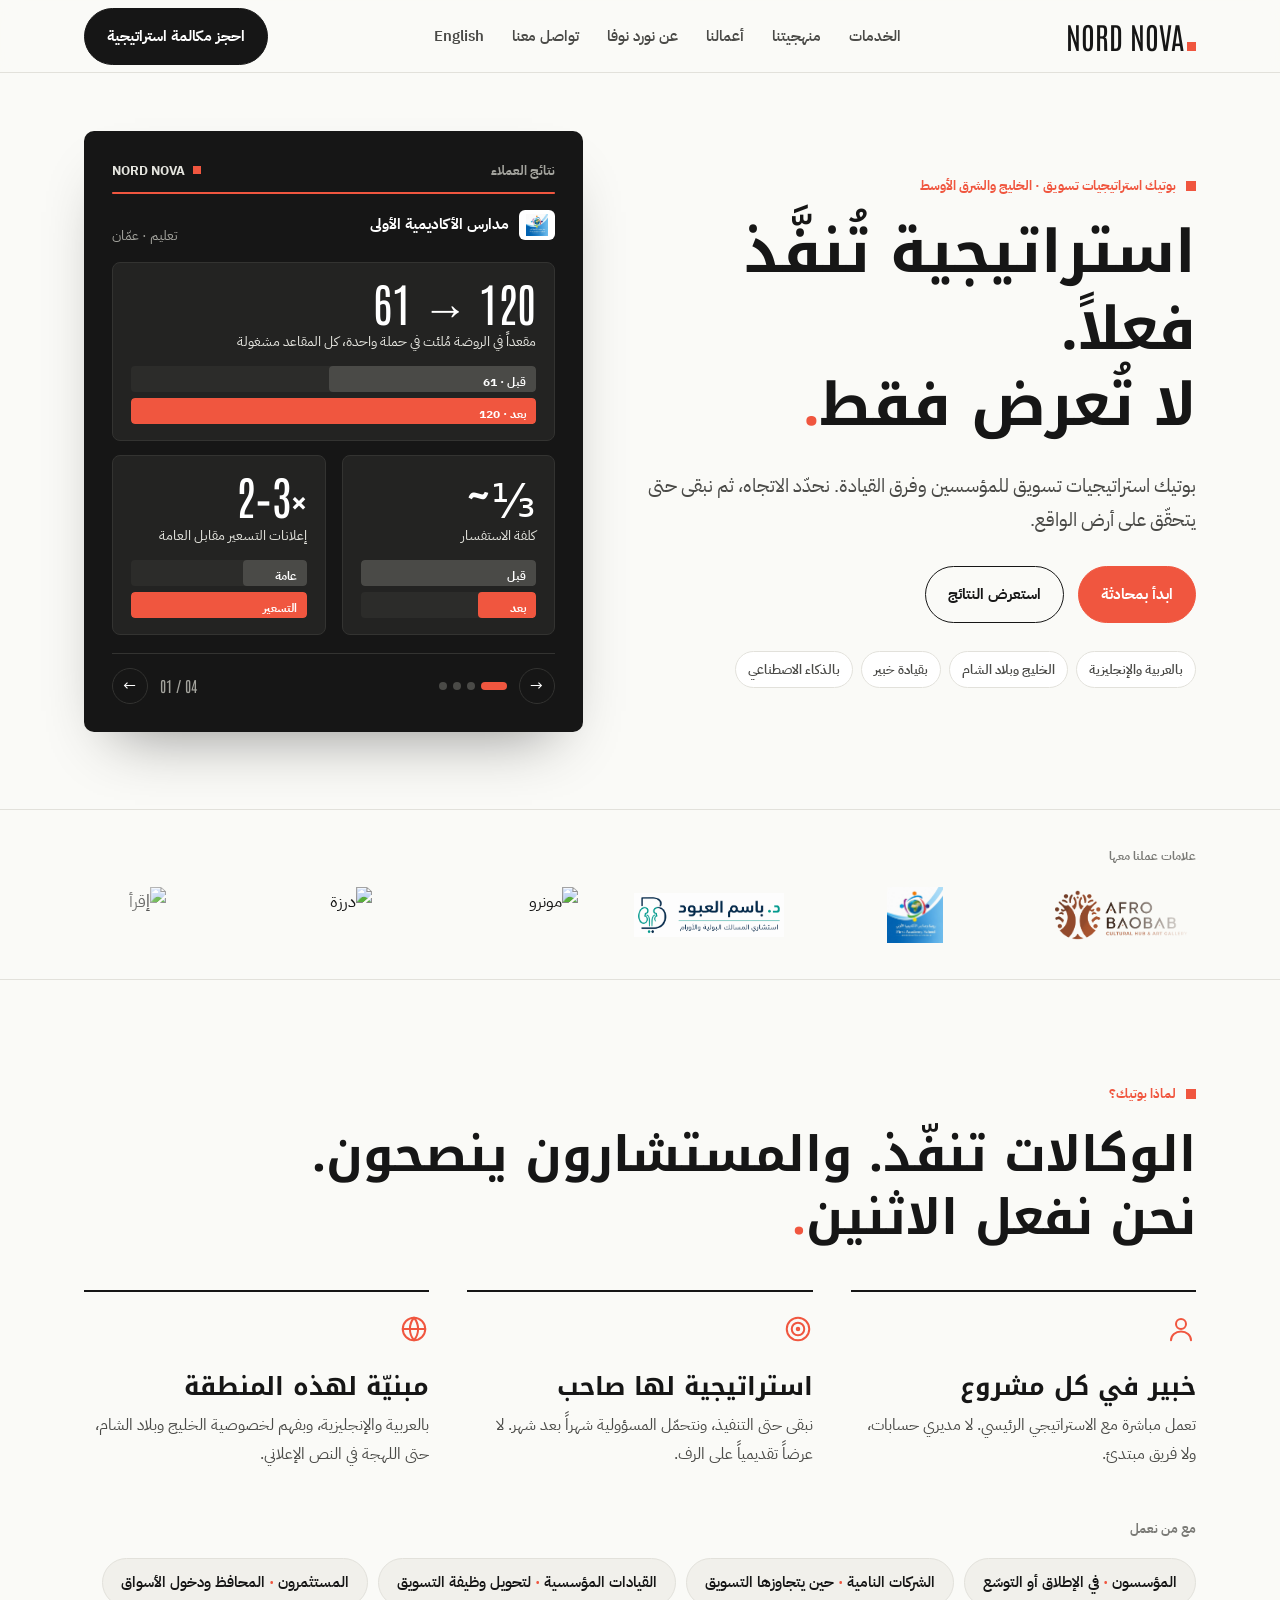
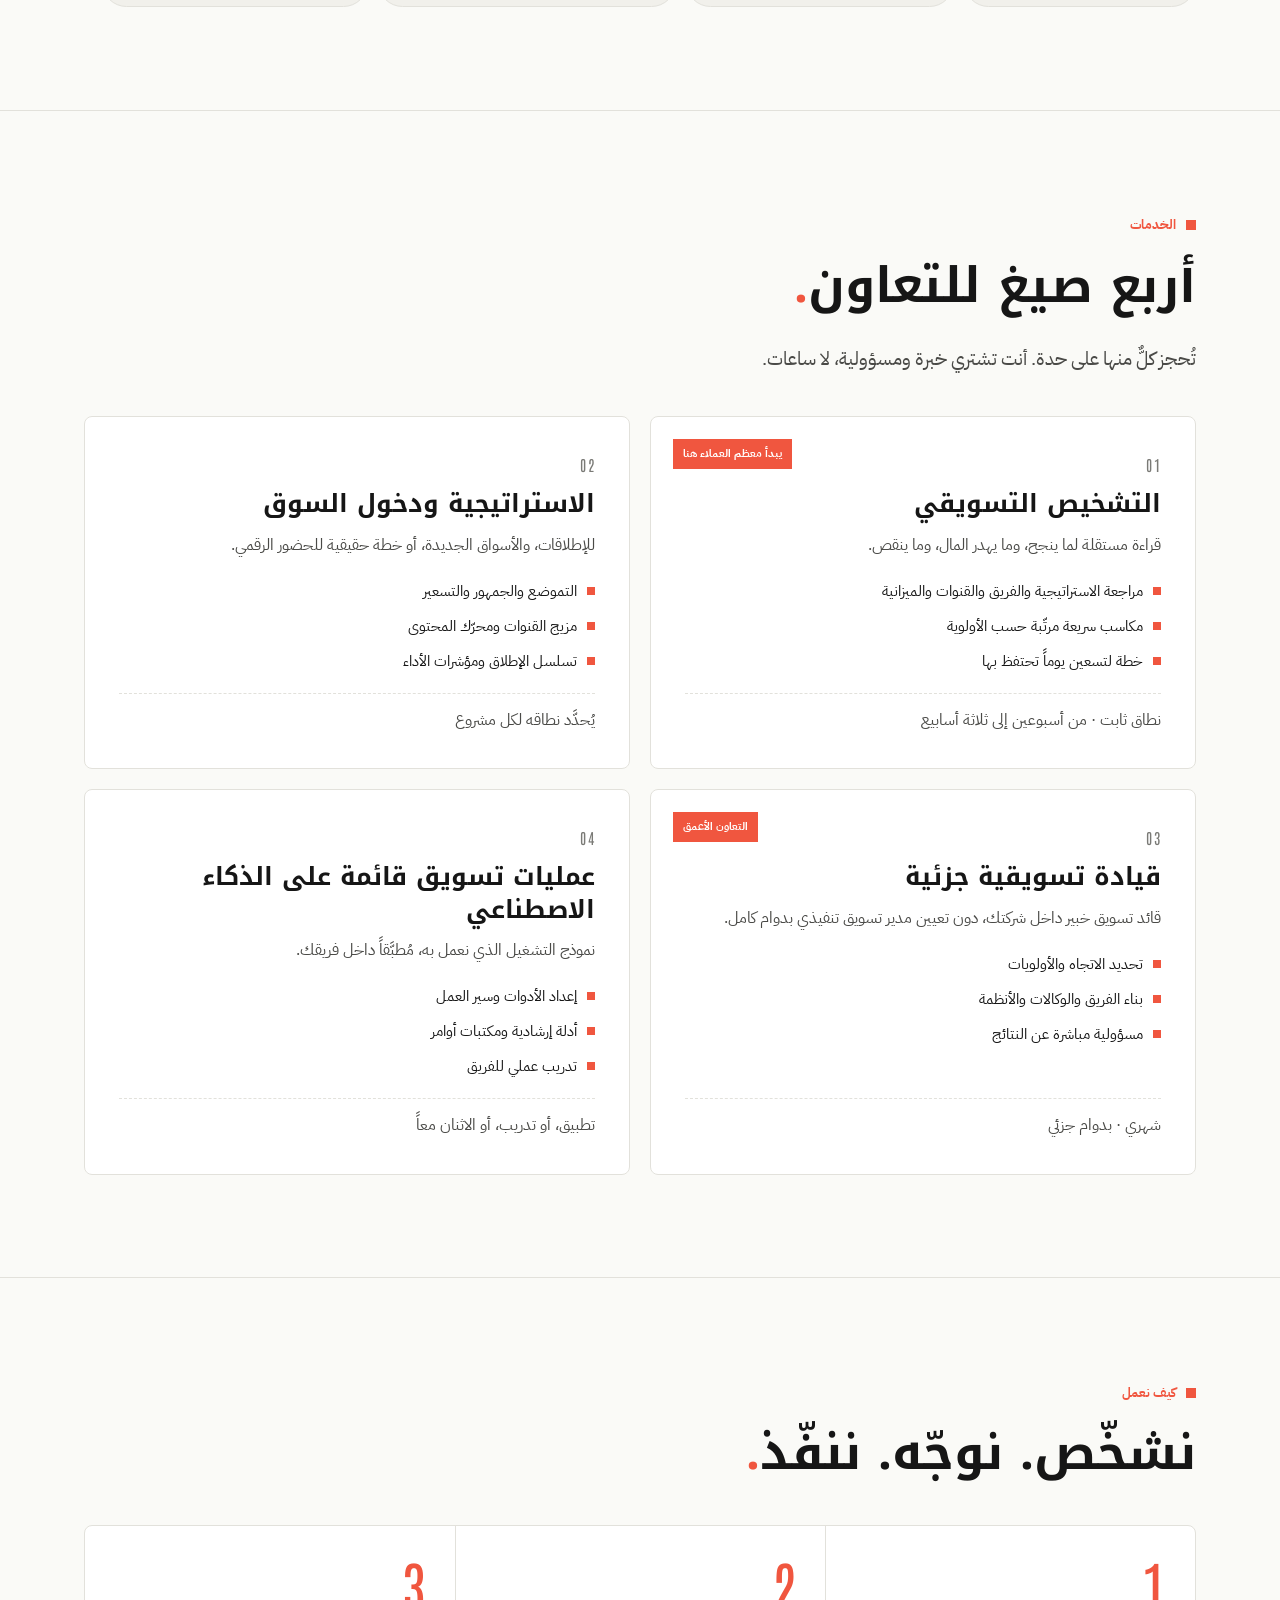
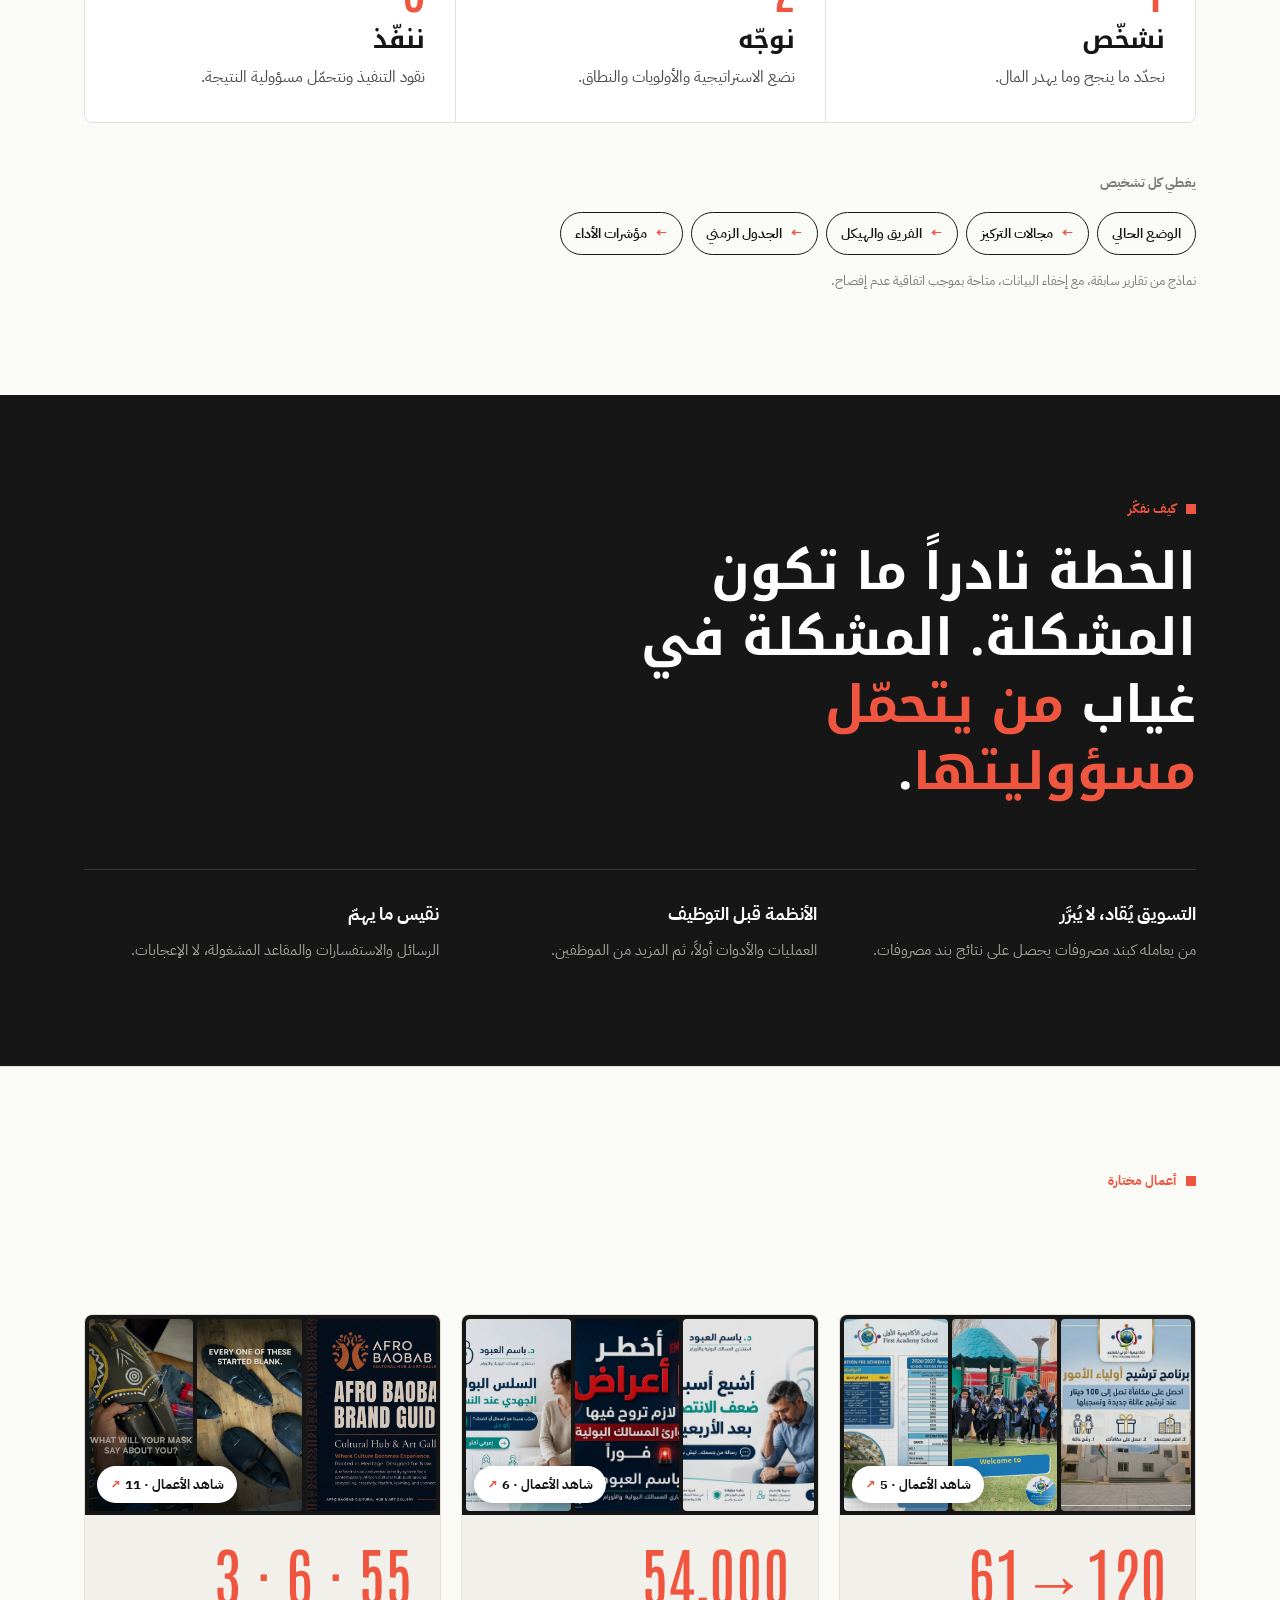
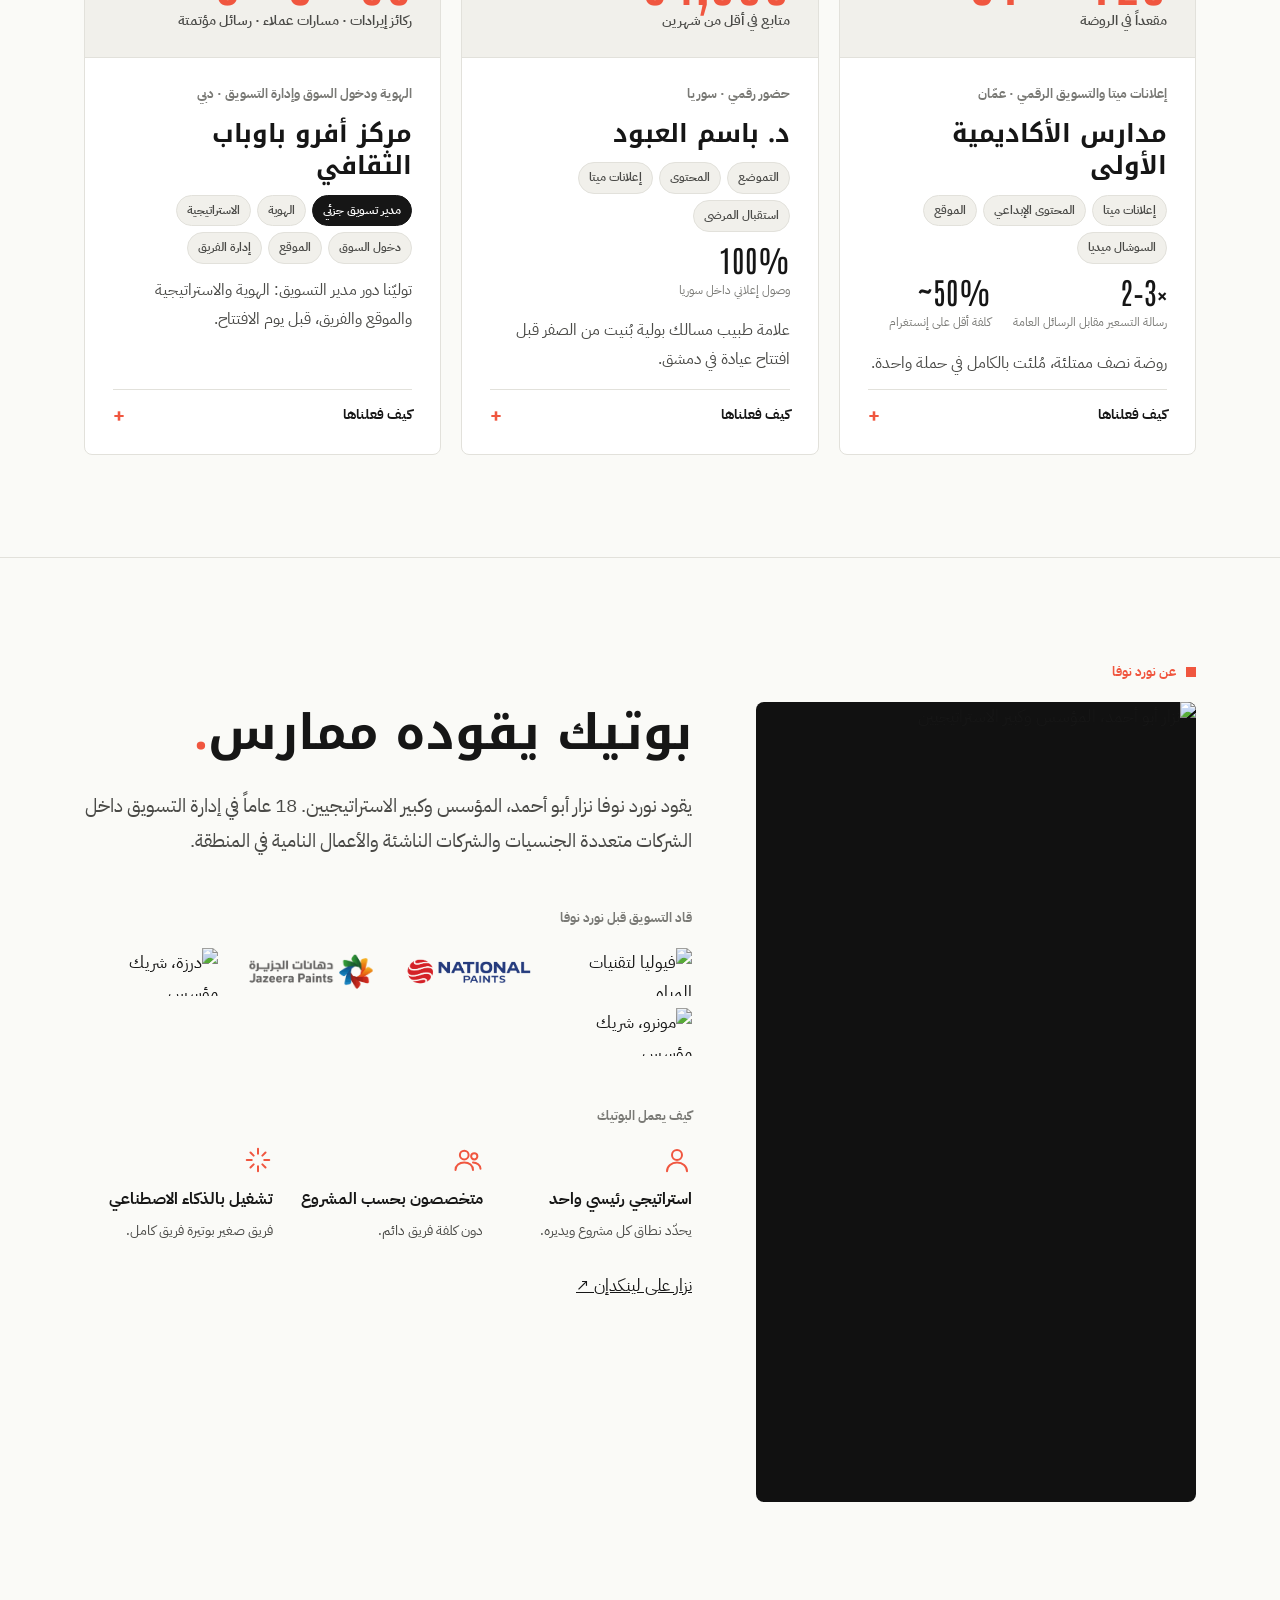
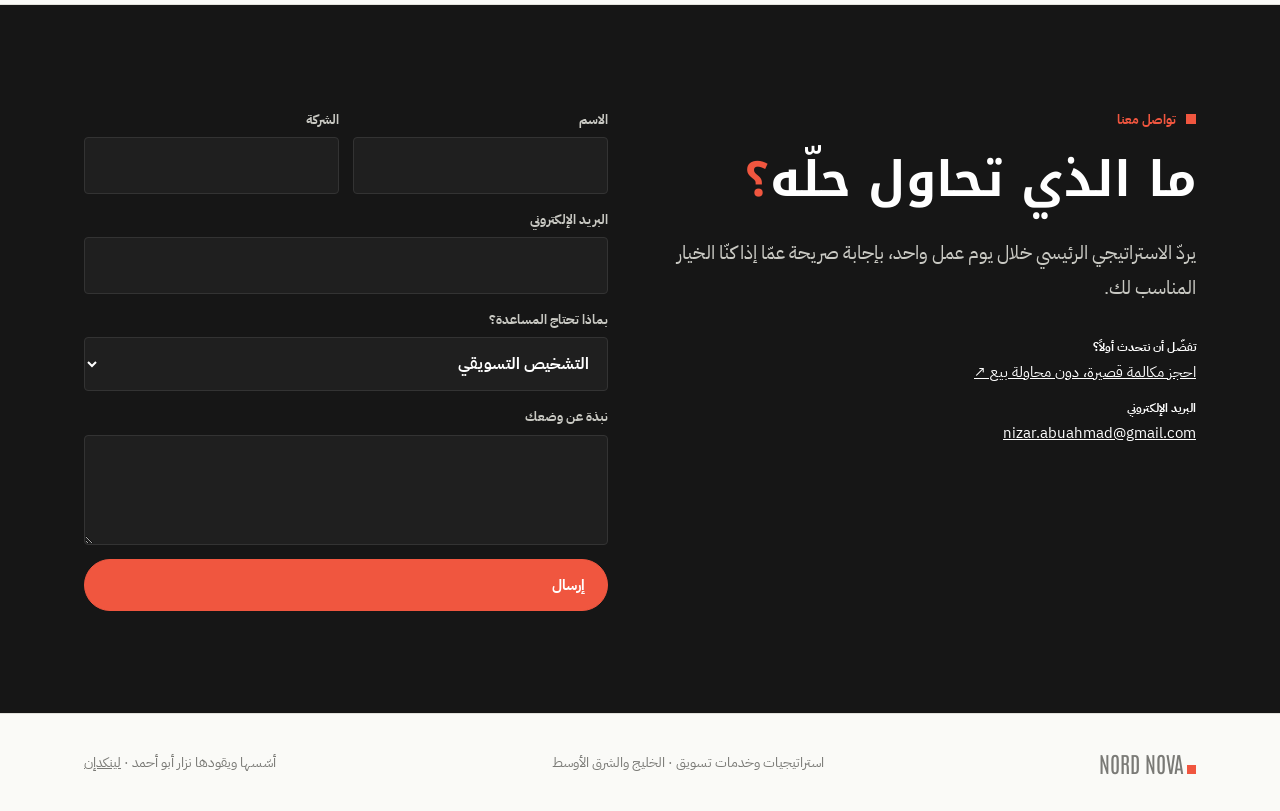
==== commit 865a18a6: "Afro Baobab: show full role as fractional CMO, add brand and website work - Case and carousel copy n" ====
--- a/ar/index.html
+++ b/ar/index.html
@@ -114,10 +114,10 @@
           </div>
 
           <div class="slide">
-            <p class="who"><span class="who-id"><img class="who-logo" src="../assets/logo-afro-baobab.png" alt="" width="80" height="30"><b>مركز أفرو باوباب الثقافي</b></span><span>ثقافة · دبي</span></p>
+            <p class="who"><span class="who-id"><img class="who-logo" src="../assets/logo-afro-baobab.png" alt="" width="80" height="30"><b>مركز أفرو باوباب الثقافي</b></span><span>مدير تسويق جزئي · دبي</span></p>
             <div class="metric">
               <b class="big" dir="rtl" style="direction:rtl;text-align:right;font-family:var(--display);font-size:clamp(28px,3vw,40px)">3 ركائز إيرادات</b>
-              <span class="what">فئة جديدة كلياً، تموضعت وبُني نموذجها التجاري قبل يوم الافتتاح</span>
+              <span class="what">هوية وتموضع ودخول سوق، بدور مدير التسويق</span>
               <div class="segs" aria-hidden="true"><span style="--k:0">المدارس</span><span style="--k:1">الشركات</span><span style="--k:2">الجمهور</span></div>
             </div>
             <div class="metric-pair">
@@ -295,6 +295,7 @@
         <div class="case-body">
           <span class="kind">إعلانات ميتا والتسويق الرقمي · عمّان</span>
           <h3>مدارس الأكاديمية الأولى</h3>
+          <ul class="roles"><li>إعلانات ميتا</li><li>المحتوى الإبداعي</li><li>الموقع</li><li>السوشال ميديا</li></ul>
           <div class="res"><div><b>2–3×</b><span>رسالة التسعير مقابل الرسائل العامة</span></div><div><b>~50%</b><span>كلفة أقل على إنستغرام</span></div></div>
           <p class="one">روضة نصف ممتلئة، مُلئت بالكامل في حملة واحدة.</p>
           <details><summary>كيف فعلناها</summary><p>أعدنا هيكلة حساب ميتا لعزل المجموعات الإعلانية الأعلى أداءً، وحوّلنا المواد الإبداعية إلى العامية الأردنية، وجعلنا التسعير الشامل الرسالة الرئيسية. انخفضت كلفة الاستفسار إلى نحو الثلث.</p></details>
@@ -306,19 +307,21 @@
         <div class="case-body">
           <span class="kind">حضور رقمي · سوريا</span>
           <h3>د. باسم العبود</h3>
+          <ul class="roles"><li>التموضع</li><li>المحتوى</li><li>إعلانات ميتا</li><li>استقبال المرضى</li></ul>
           <div class="res"><div><b>100%</b><span>وصول إعلاني داخل سوريا</span></div></div>
           <p class="one">علامة طبيب مسالك بولية بُنيت من الصفر قبل افتتاح عيادة في دمشق.</p>
           <details><summary>كيف فعلناها</summary><p>اعتماد أوروبي بصوت سوري، ومحتوى متدرّج من المواضيع الآمنة إلى الحسّاسة، ونصوص باللهجة الشامية، وحملات ميتا موجّهة جغرافياً، واستقبال المرضى عبر واتساب أولاً.</p></details>
         </div>
       </article>
       <article class="case">
-        <button type="button" class="case-media" data-gallery="g-afro" aria-label="عرض أعمال مركز أفرو باوباب الثقافي"><img src="../assets/work/afro-1.jpg" alt="" loading="lazy"><img src="../assets/work/afro-2.jpg" alt="" loading="lazy"><img src="../assets/work/afro-5.jpg" alt="" loading="lazy"><span class="more">شاهد الأعمال · 6</span></button>
+        <button type="button" class="case-media" data-gallery="g-afro" aria-label="عرض أعمال مركز أفرو باوباب الثقافي"><img src="../assets/work/afro-brand-1.jpg" alt="" loading="lazy" style="object-position:left center"><img src="../assets/work/afro-1.jpg" alt="" loading="lazy"><img src="../assets/work/afro-2.jpg" alt="" loading="lazy"><span class="more">شاهد الأعمال · 11</span></button>
         <div class="case-top"><b dir="ltr">3 · 6 · 55</b><span>ركائز إيرادات · مسارات عملاء · رسائل مؤتمتة</span></div>
         <div class="case-body">
-          <span class="kind">التموضع ودخول السوق · دبي</span>
+          <span class="kind">الهوية ودخول السوق وإدارة التسويق · دبي</span>
           <h3>مركز أفرو باوباب الثقافي</h3>
-          <p class="one">فئة جديدة كلياً، تموضعت وأُطلقت قبل يوم الافتتاح.</p>
-          <details><summary>كيف فعلناها</summary><p>تحوّلت عبارة "جرّب. تواصل. انتمِ." إلى منظومة رسائل متكاملة، ونموذج تجاري بثلاث ركائز للمدارس والشركات والجمهور، وحملة إطلاق، وتقويم محتوى منضبط.</p></details>
+          <ul class="roles"><li class="lead">مدير تسويق جزئي</li><li>الهوية</li><li>الاستراتيجية</li><li>دخول السوق</li><li>الموقع</li><li>إدارة الفريق</li></ul>
+          <p class="one">توليّنا دور مدير التسويق: الهوية والاستراتيجية والموقع والفريق، قبل يوم الافتتاح.</p>
+          <details><summary>كيف فعلناها</summary><p>توليّنا دور مدير التسويق من الهوية حتى الافتتاح. قدنا تطوير العلامة وتموضعها، ووضعنا استراتيجية التسويق ودخول السوق للمدارس والشركات والجمهور، وطوّرنا الموقع الإلكتروني، وأدرنا فريق التسويق والإبداع. وتحوّلت عبارة "جرّب. تواصل. انتمِ." إلى منظومة الرسائل خلف نظام إدارة العملاء وحملة الإطلاق وتقويم المحتوى.</p></details>
         </div>
       </article>
     </div>
@@ -414,8 +417,13 @@
   </div>
 </dialog>
 <dialog class="gallery" id="g-afro" aria-label="مركز أفرو باوباب الثقافي">
-  <div class="g-head"><b>مركز أفرو باوباب الثقافي</b><span>إعلانات ميتا، وريلز ما قبل الافتتاح، وموشن للعلامة</span><button type="button" class="g-btn g-prev" aria-label="السابق">←</button><button type="button" class="g-btn g-next" aria-label="التالي">→</button><button type="button" class="g-btn g-close" aria-label="إغلاق">×</button></div>
+  <div class="g-head"><b>مركز أفرو باوباب الثقافي</b><span>الهوية البصرية، والموقع، وإعلانات ميتا، وريلز الإطلاق</span><button type="button" class="g-btn g-prev" aria-label="السابق">←</button><button type="button" class="g-btn g-next" aria-label="التالي">→</button><button type="button" class="g-btn g-close" aria-label="إغلاق">×</button></div>
   <div class="g-track">
+      <figure><img src="../assets/work/afro-brand-1.jpg" alt="دليل الهوية" width="1280" height="721" loading="lazy"><figcaption>دليل الهوية</figcaption></figure>
+      <figure><img src="../assets/work/afro-brand-2.jpg" alt="لوحة ألوان العلامة" width="1280" height="718" loading="lazy"><figcaption>لوحة ألوان العلامة</figcaption></figure>
+      <figure><img src="../assets/work/afro-brand-3.jpg" alt="منظومة الرسائل" width="1280" height="721" loading="lazy"><figcaption>منظومة الرسائل</figcaption></figure>
+      <figure><img src="../assets/work/afro-brand-4.jpg" alt="تطبيقات الهوية" width="1280" height="721" loading="lazy"><figcaption>تطبيقات الهوية</figcaption></figure>
+      <figure><img src="../assets/work/afro-site.jpg" alt="الموقع الإلكتروني: afrobaobabhub.com" width="1280" height="800" loading="lazy"><figcaption>الموقع الإلكتروني: afrobaobabhub.com</figcaption></figure>
       <figure><img src="../assets/work/afro-1.jpg" alt="إعلان ميتا: &quot;كل واحد منها بدأ فارغاً&quot;" width="720" height="1280" loading="lazy"><figcaption>إعلان ميتا: &quot;كل واحد منها بدأ فارغاً&quot;</figcaption></figure>
       <figure><img src="../assets/work/afro-2.jpg" alt="إعلان ميتا: ورشة الأقنعة" width="720" height="1280" loading="lazy"><figcaption>إعلان ميتا: ورشة الأقنعة</figcaption></figure>
       <figure><img src="../assets/work/afro-3.jpg" alt="إعلان ميتا: أجواء الورشة" width="720" height="1280" loading="lazy"><figcaption>إعلان ميتا: أجواء الورشة</figcaption></figure>
--- a/site.css
+++ b/site.css
@@ -282,3 +282,8 @@
 .g-track figcaption{font-size:13px;color:var(--on-dark-2);margin-top:8px}
 body:has(.gallery[open]){overflow:hidden}
 @media(max-width:560px){.g-head span{display:none}.g-track img{height:auto;max-height:70vh;max-width:84vw}}
+
+/* role chips on case studies */
+.roles{display:flex;flex-wrap:wrap;gap:6px}
+.roles li{font-size:12px;font-weight:600;padding:4px 10px;border-radius:999px;background:var(--bg-2);border:1px solid var(--line);color:var(--ink-2)}
+.roles li.lead{background:var(--ink);border-color:var(--ink);color:#fff}
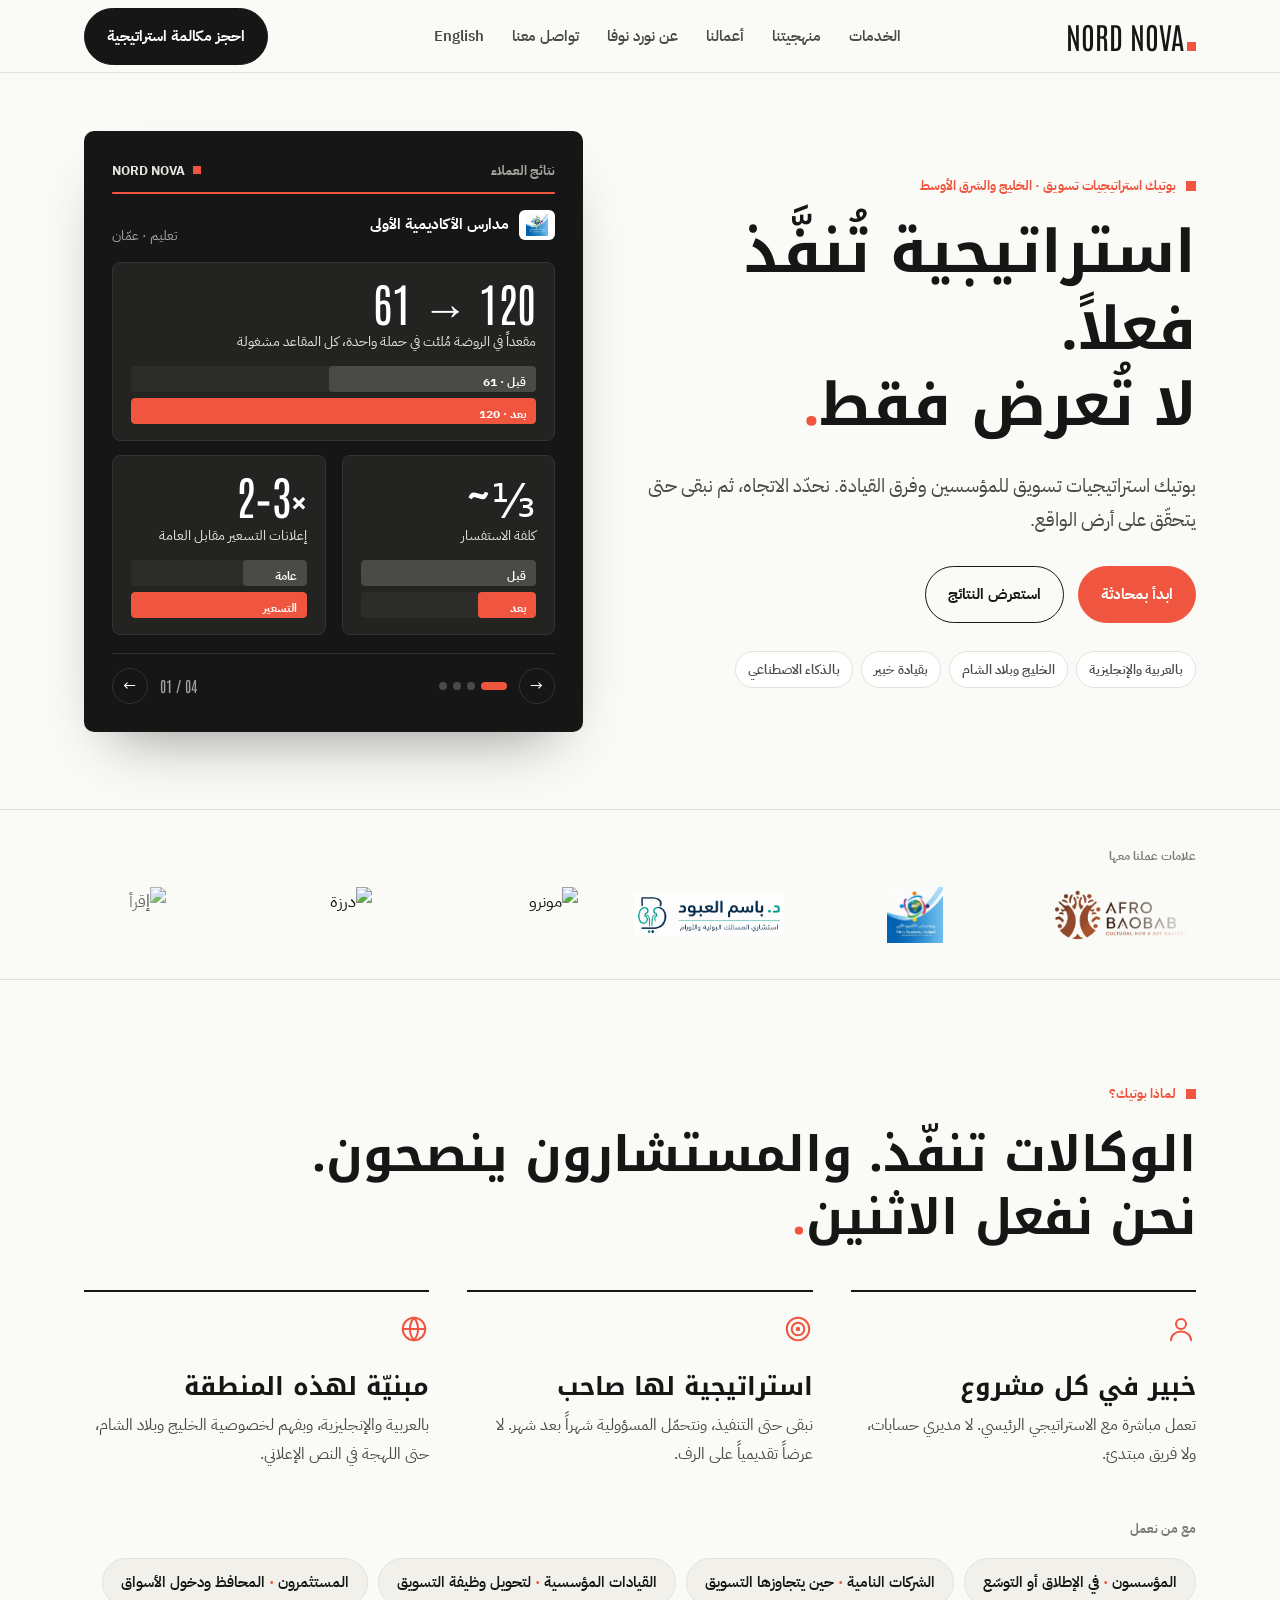
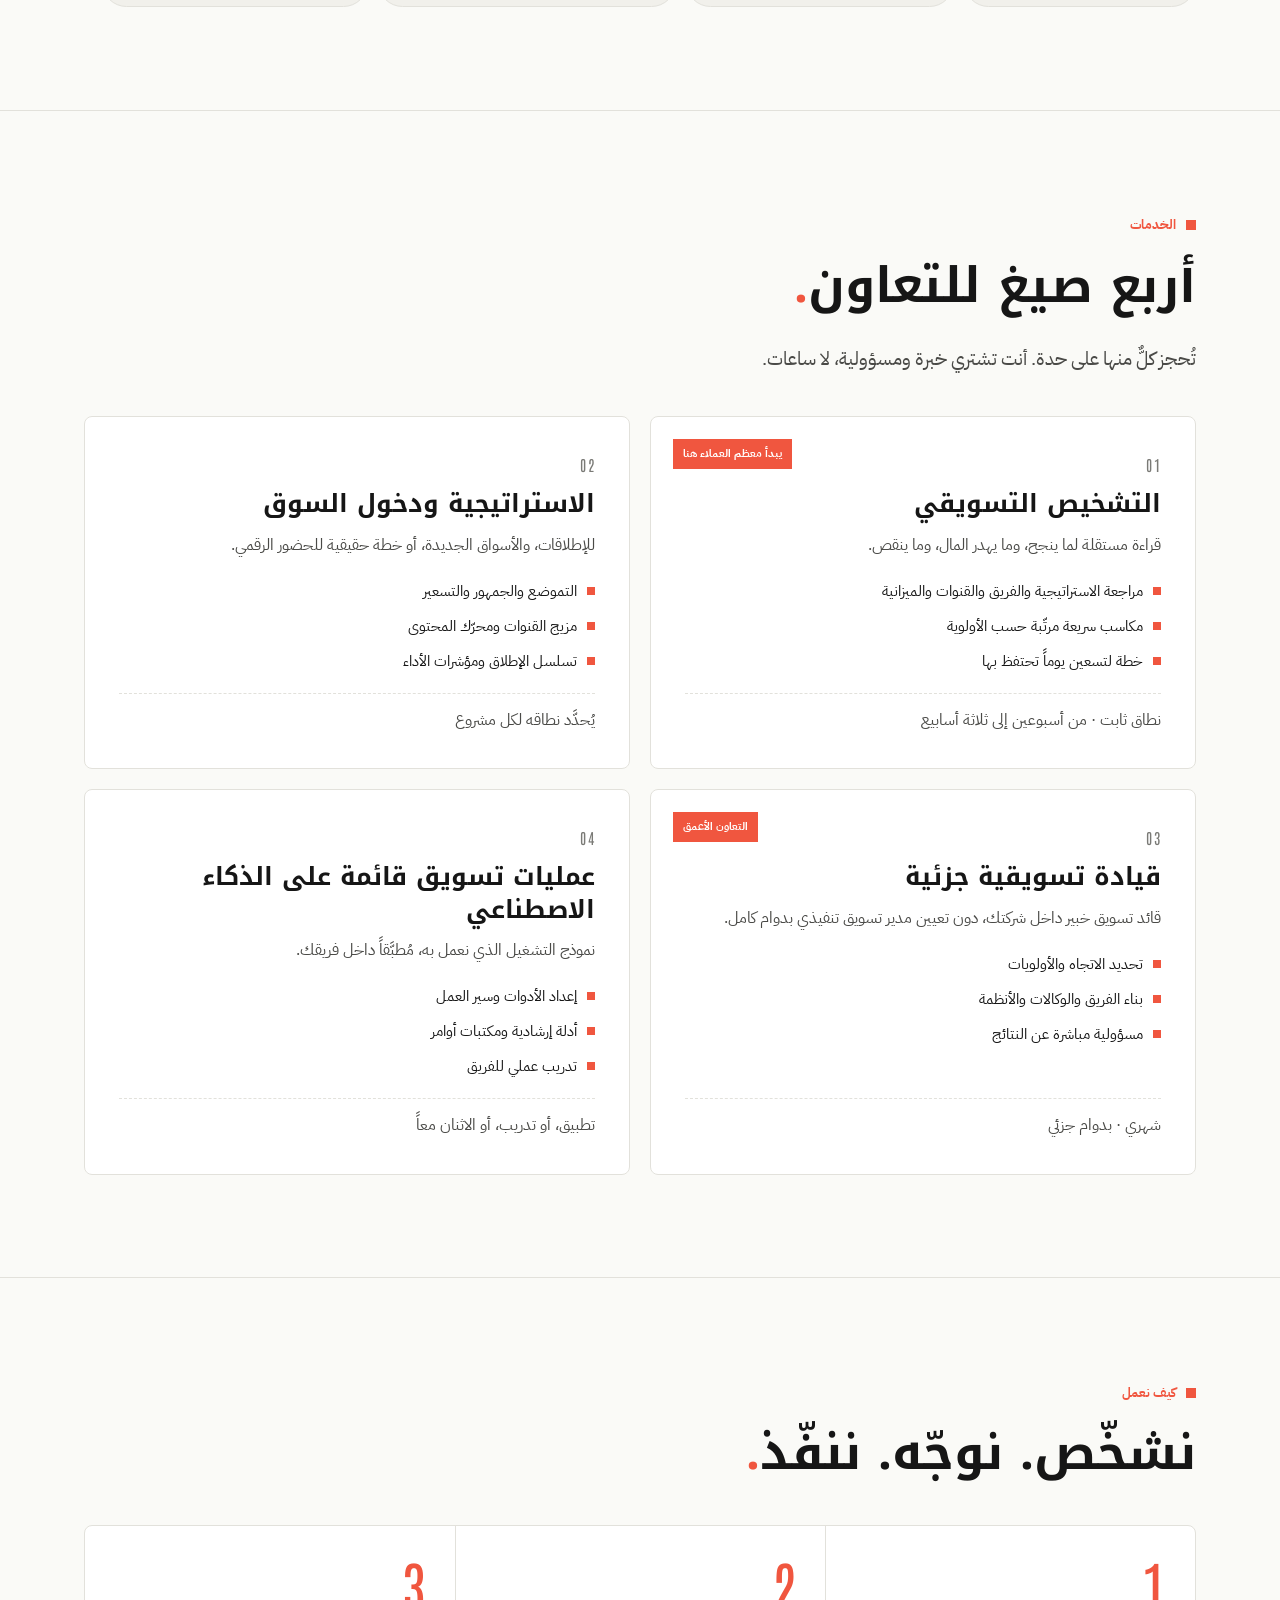
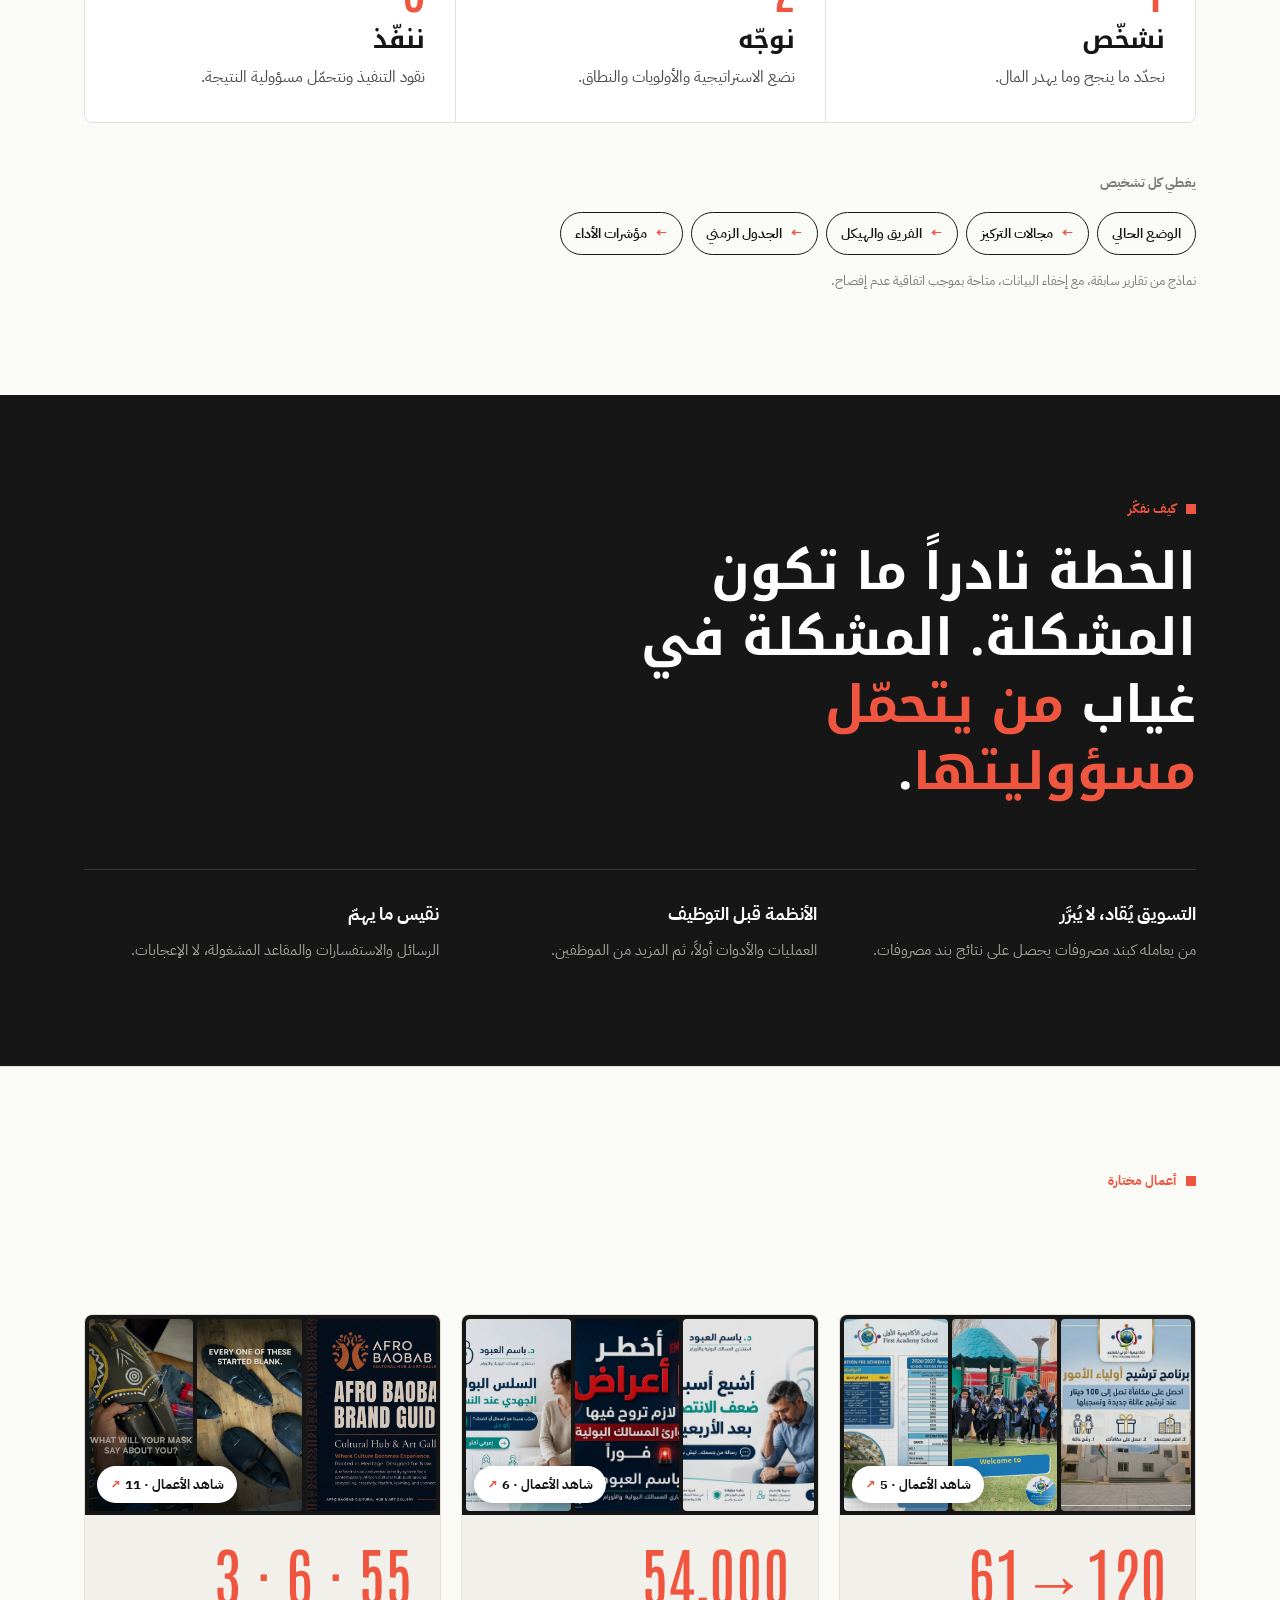
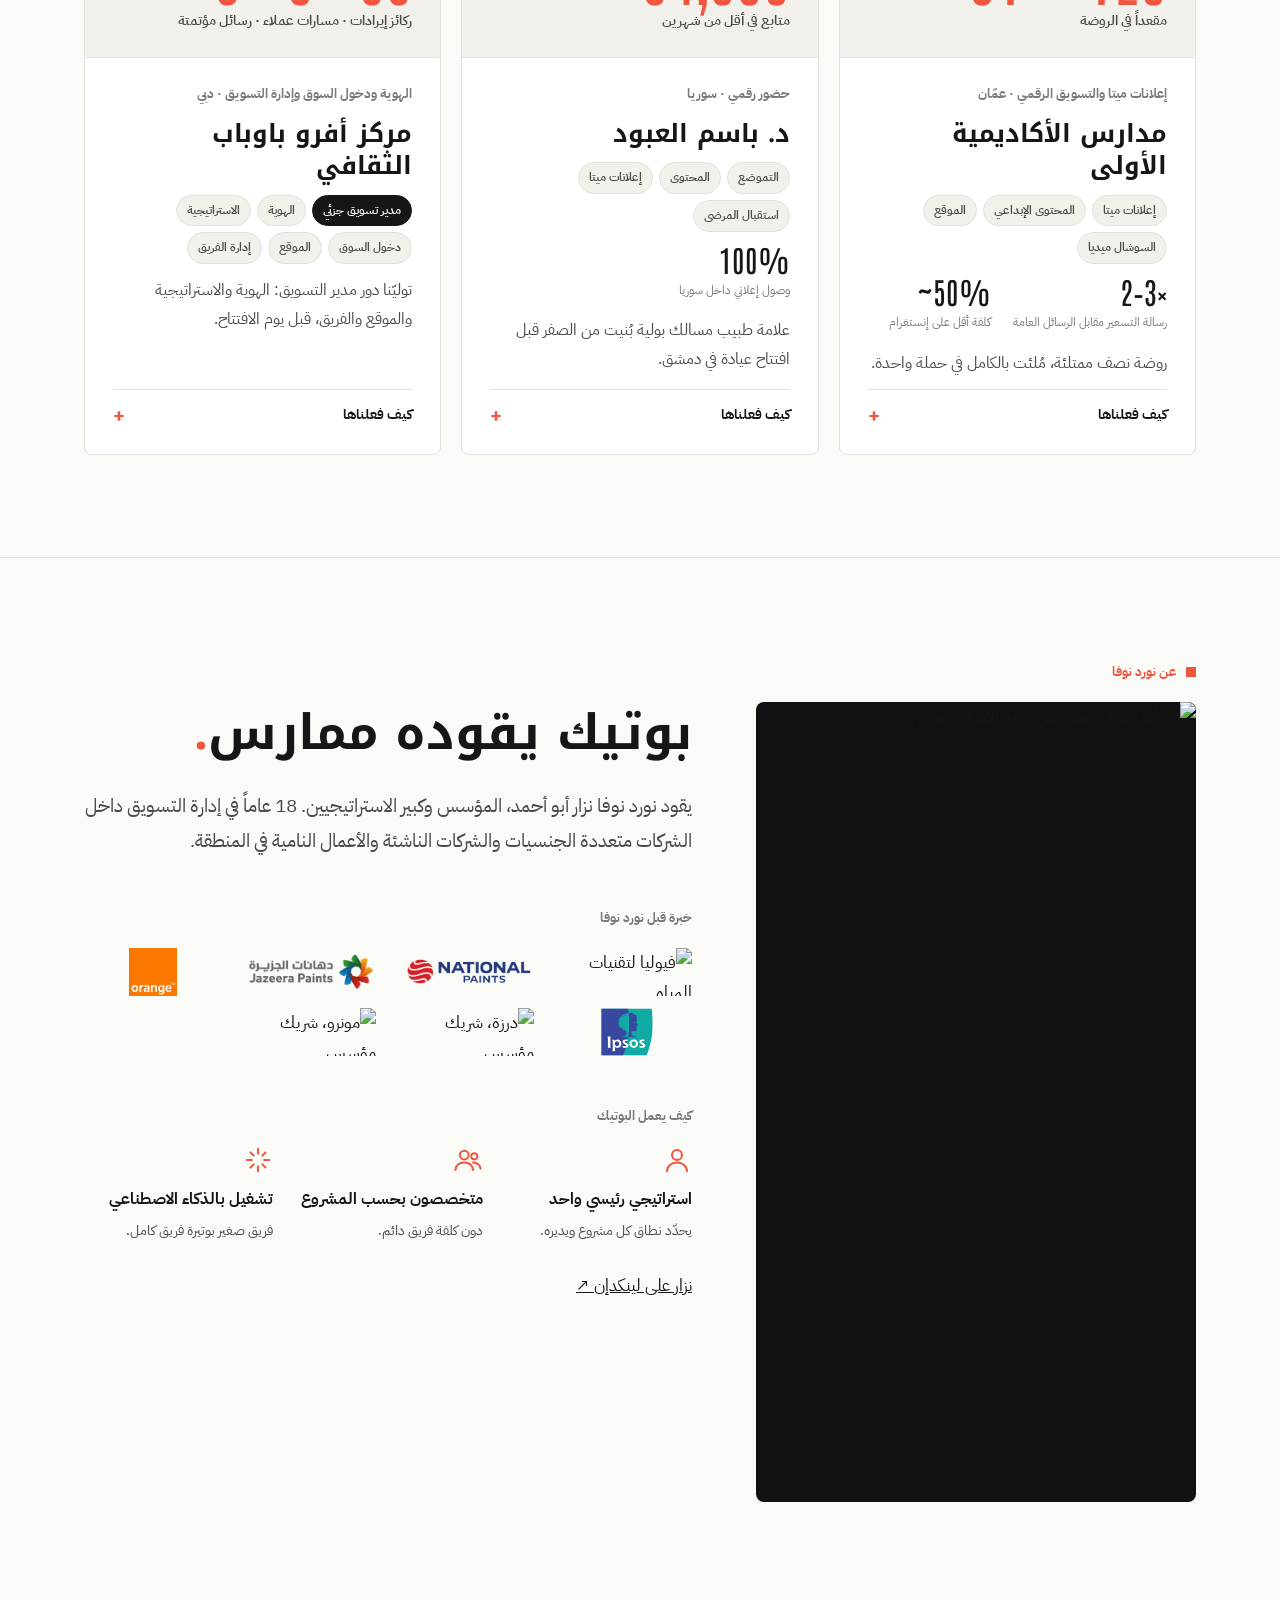
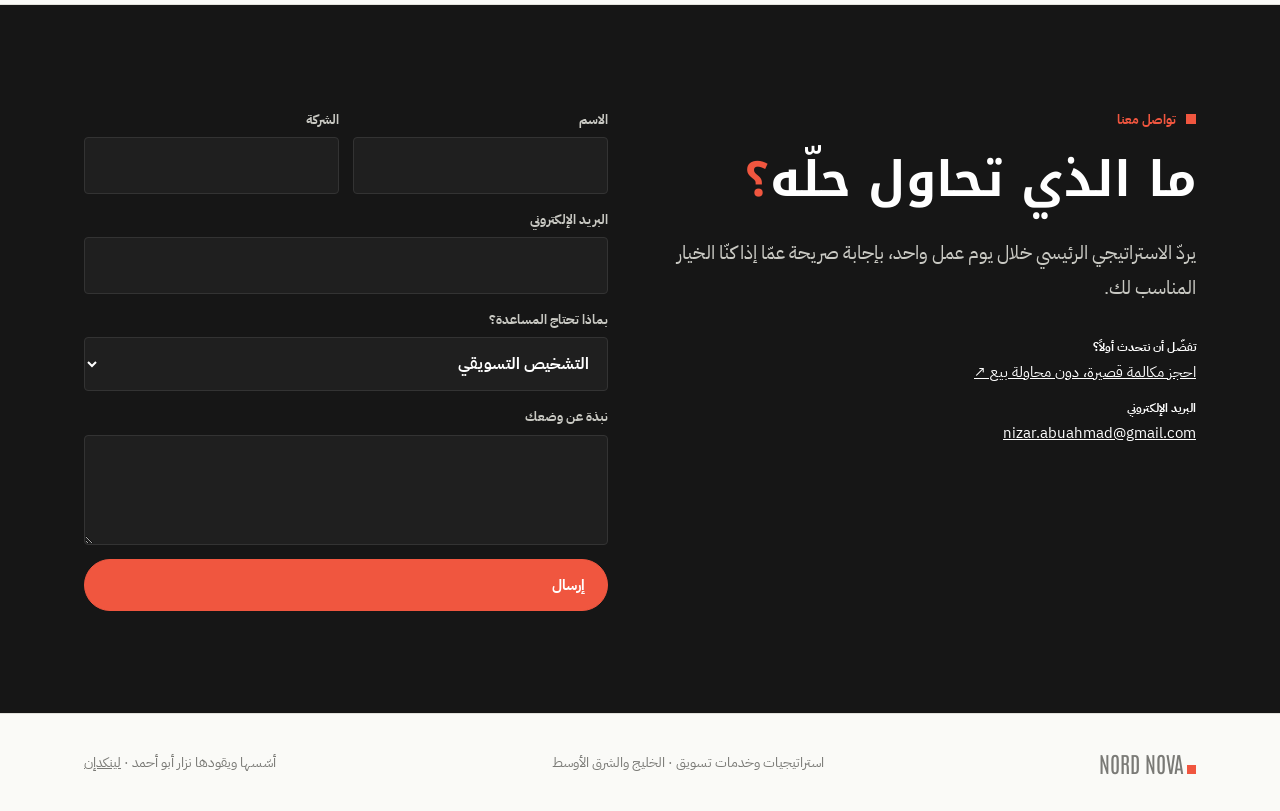
==== commit 3e05edab: "Add Orange and Ipsos to the About experience logos Relabel the row 'Experience before Nord Nova', si" ====
--- a/ar/index.html
+++ b/ar/index.html
@@ -336,11 +336,13 @@
       <div>
         <h2>بوتيك يقوده ممارس<span class="dot">.</span></h2>
         <p class="lead">يقود نورد نوفا نزار أبو أحمد، المؤسس وكبير الاستراتيجيين. 18 عاماً في إدارة التسويق داخل الشركات متعددة الجنسيات والشركات الناشئة والأعمال النامية في المنطقة.</p>
-        <p class="sub">قاد التسويق قبل نورد نوفا</p>
+        <p class="sub">خبرة قبل نورد نوفا</p>
         <div class="past">
           <img src="../assets/logo-veolia.png" alt="فيوليا لتقنيات المياه" loading="lazy">
           <img src="../assets/logo-national-paints.png" alt="دهانات ناشونال" loading="lazy">
           <img src="../assets/logo-jazeera-paints.png" alt="دهانات الجزيرة" loading="lazy">
+          <img src="../assets/logo-orange.svg" alt="أورانج" loading="lazy">
+          <img src="../assets/logo-ipsos.svg" alt="إبسوس" loading="lazy">
           <img src="../assets/logo-darrzeh.png" alt="درزة، شريك مؤسس" loading="lazy">
           <img src="../assets/logo-monroo.png" alt="مونرو، شريك مؤسس" loading="lazy">
         </div>
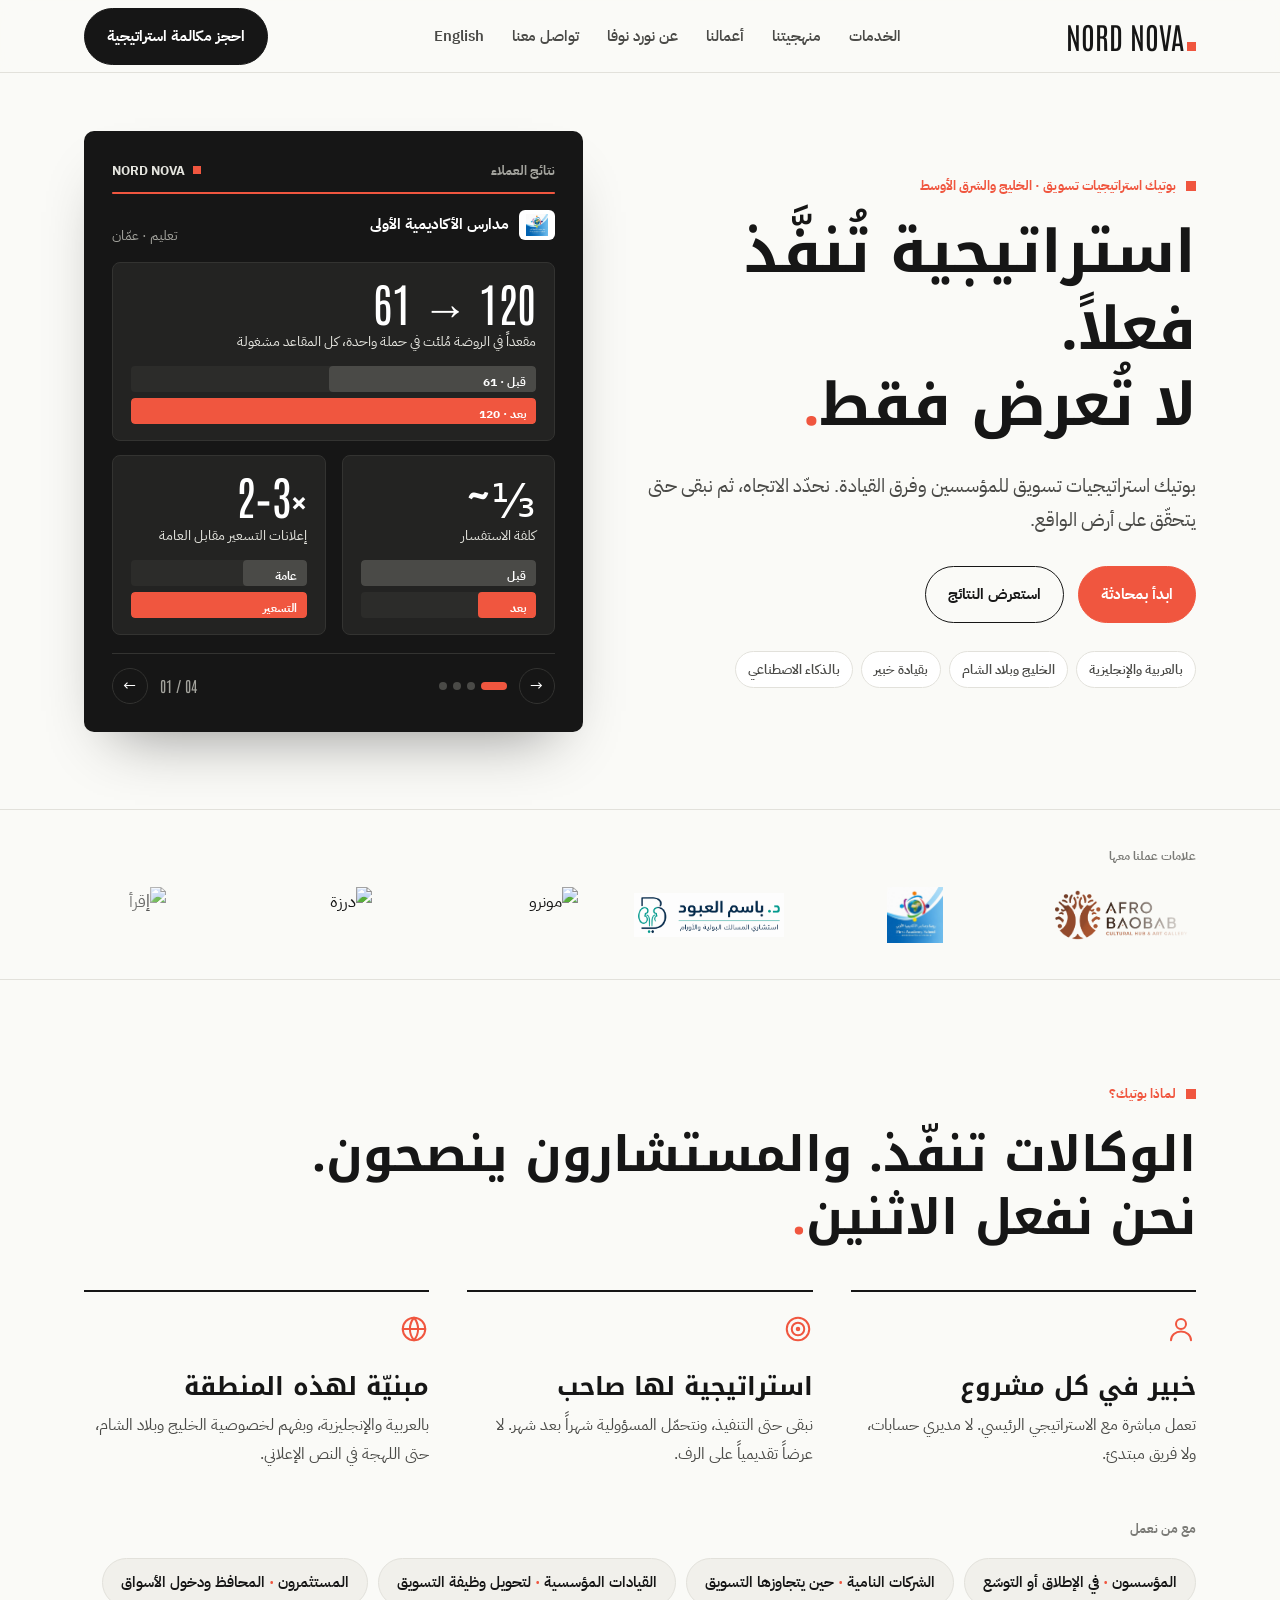
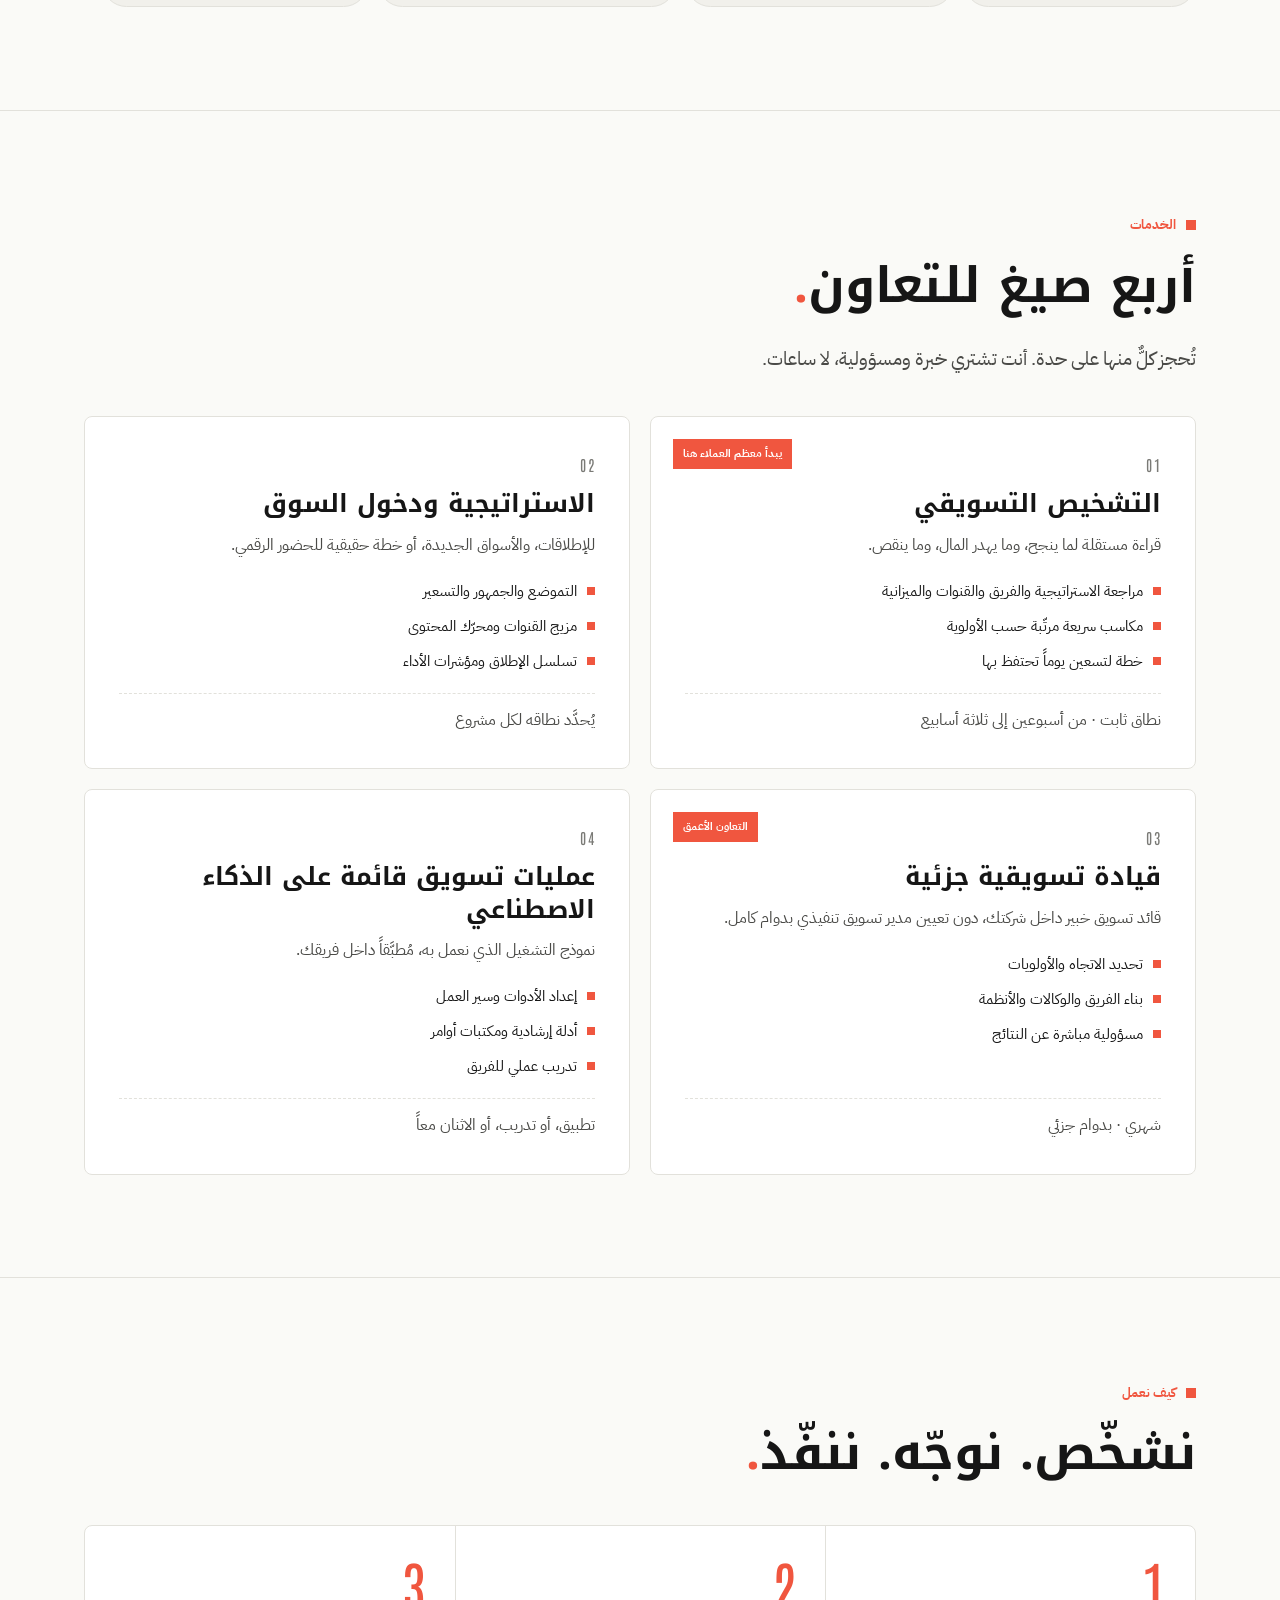
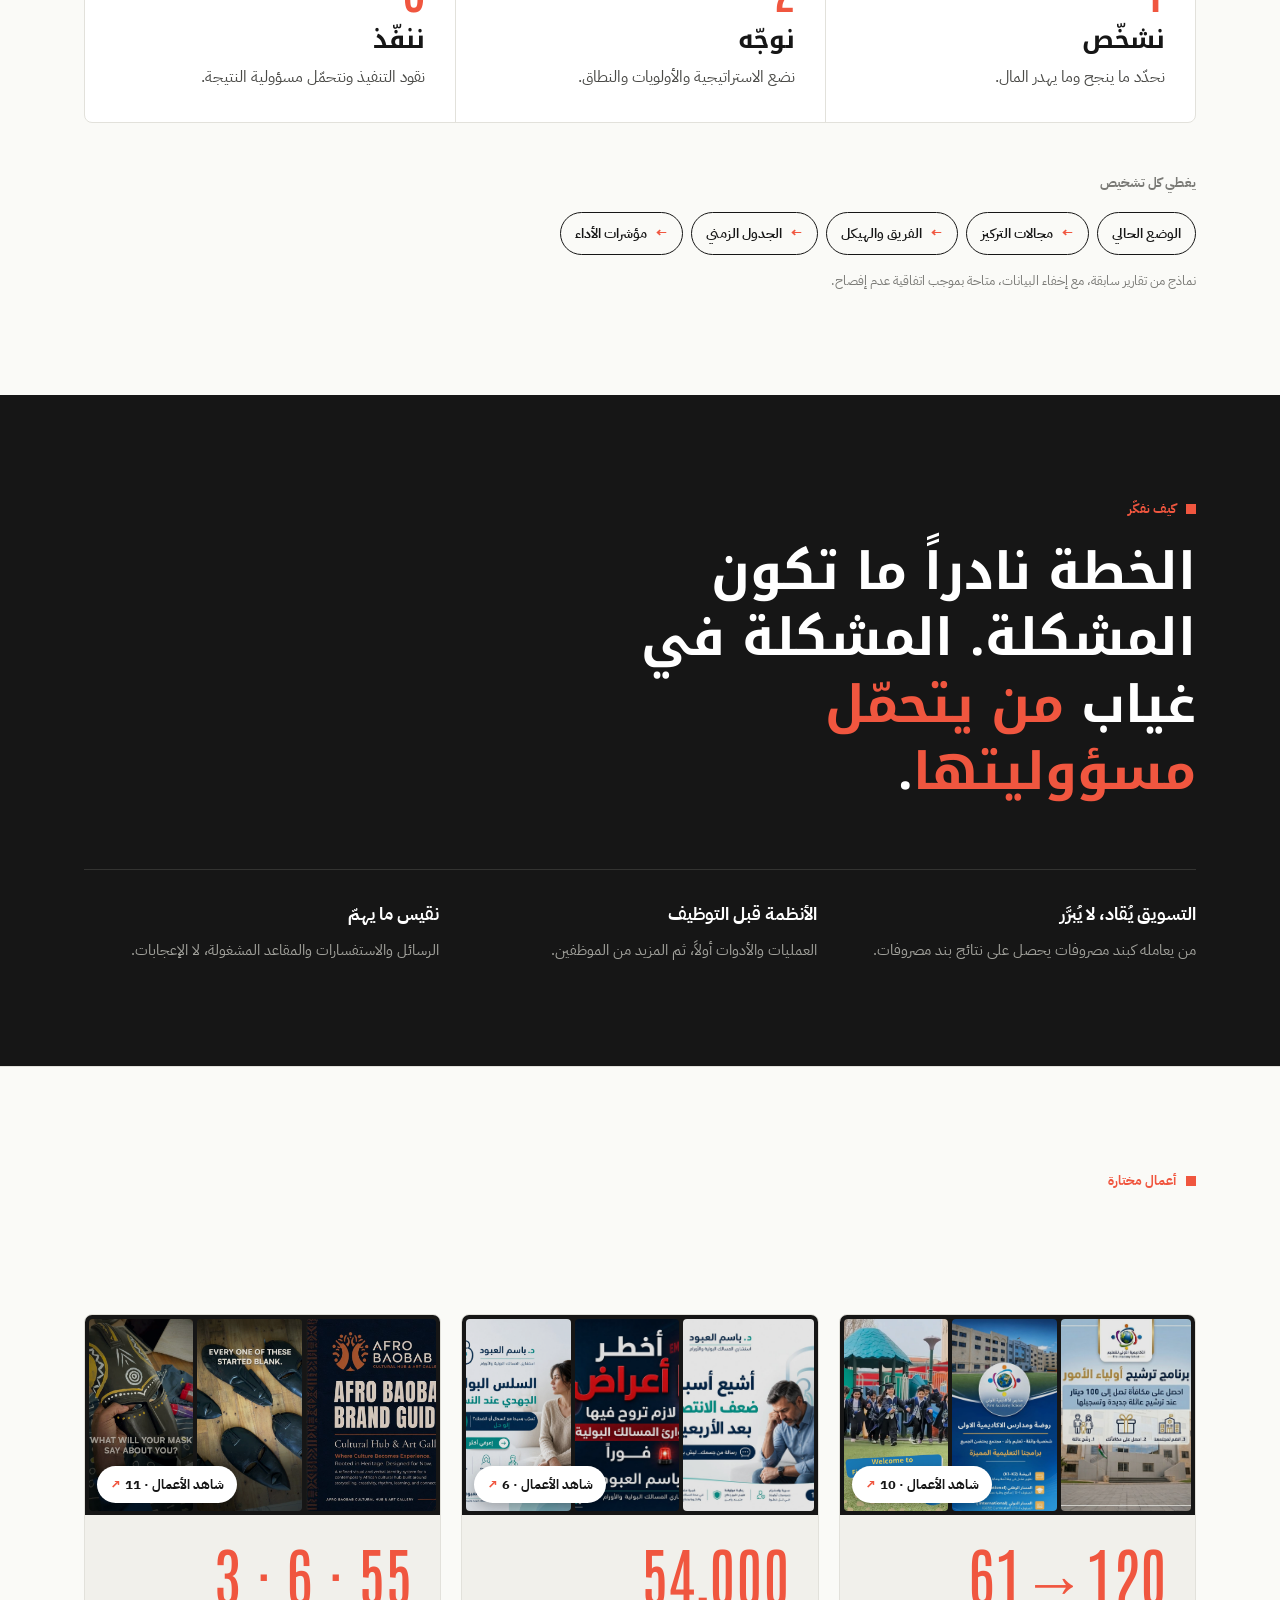
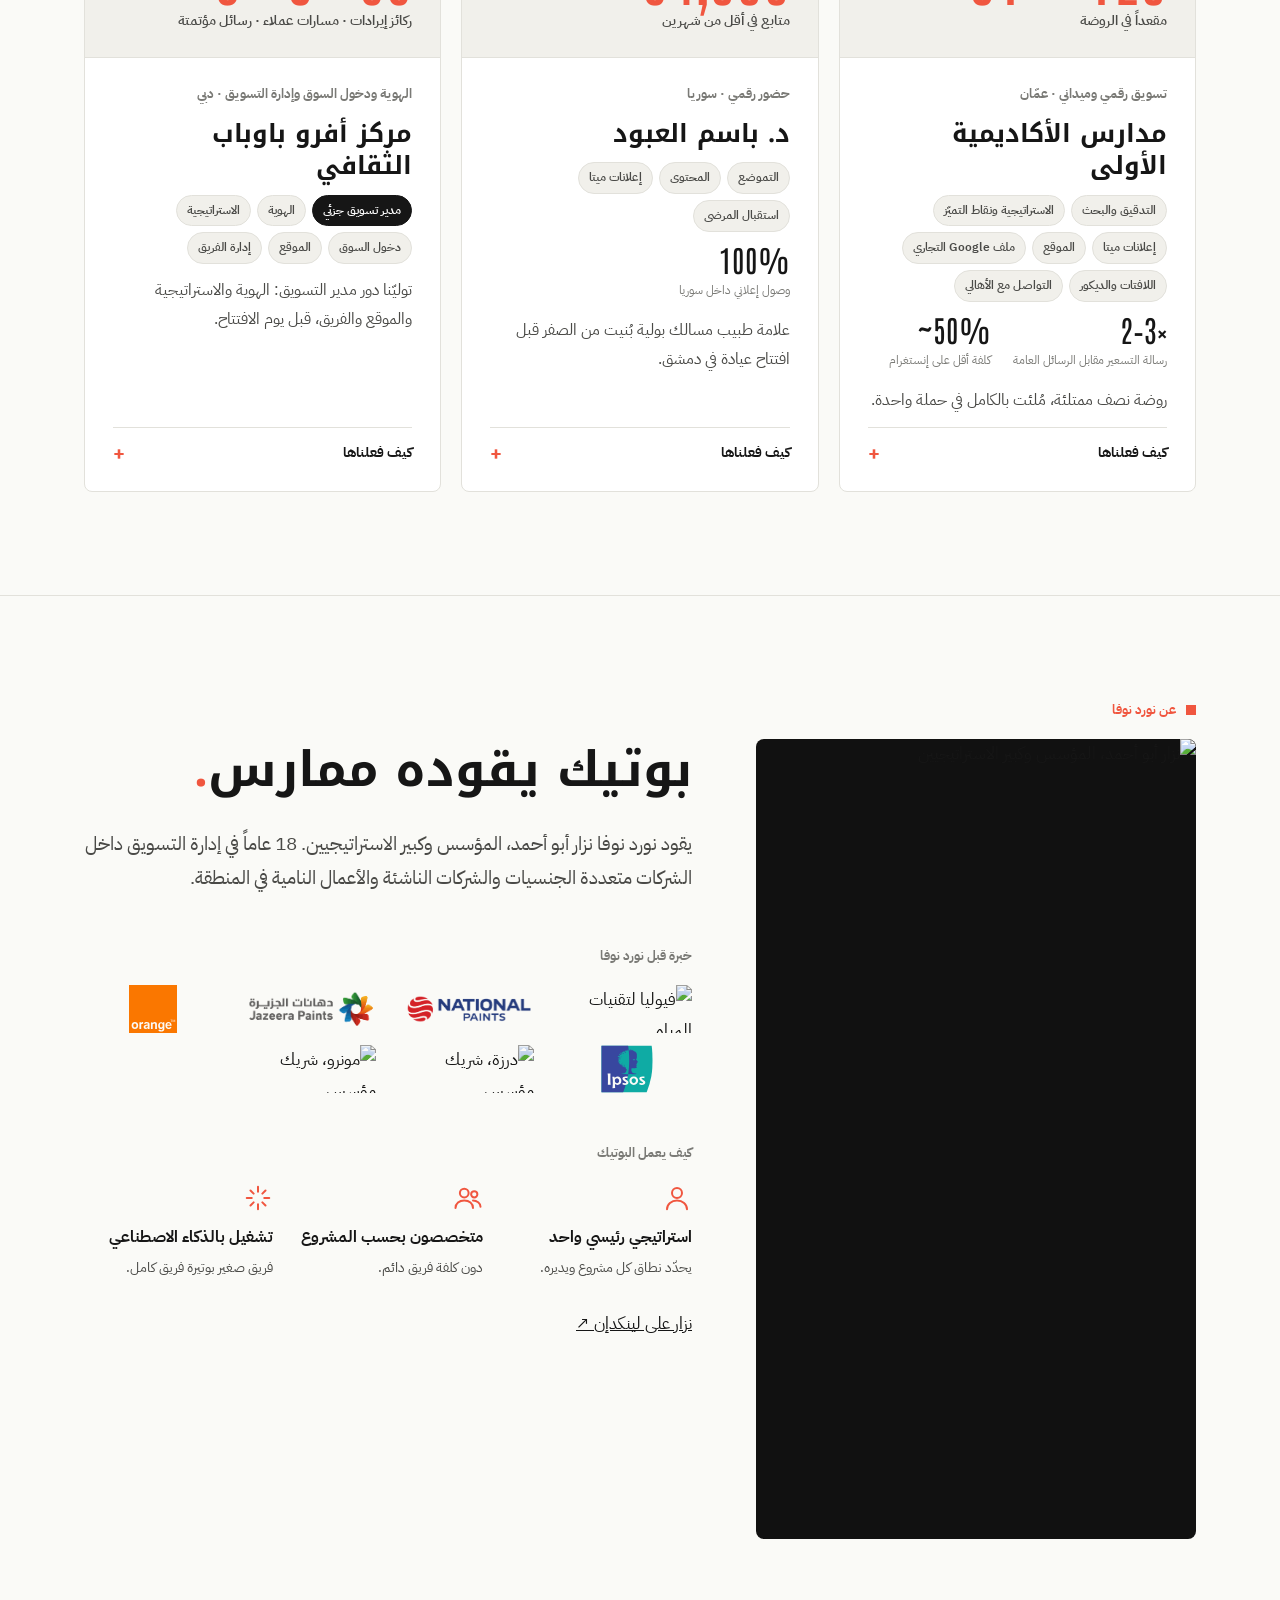
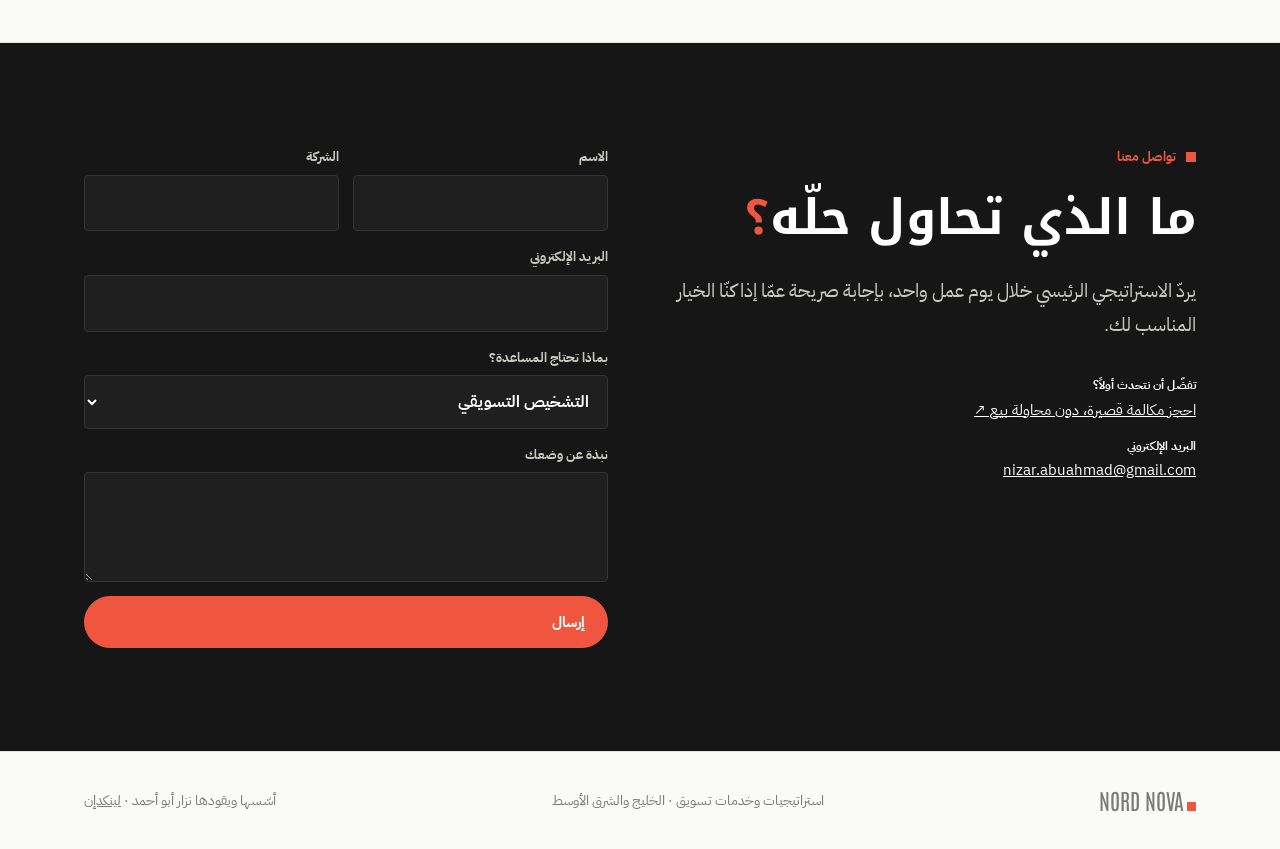
==== commit 5f7c11ba: "First Academy: show full online and offline scope - Label, role tags and a step-by-step 'How we did " ====
--- a/ar/index.html
+++ b/ar/index.html
@@ -290,15 +290,15 @@
     <h2>نتائج، لا نشاط<span class="dot">.</span></h2>
     <div class="work">
       <article class="case">
-        <button type="button" class="case-media" data-gallery="g-fas" aria-label="عرض أعمال مدارس الأكاديمية الأولى"><img src="../assets/work/fas-1.jpg" alt="" loading="lazy"><img src="../assets/work/fas-3.jpg" alt="" loading="lazy"><img src="../assets/work/fas-2.jpg" alt="" loading="lazy"><span class="more">شاهد الأعمال · 5</span></button>
+        <button type="button" class="case-media" data-gallery="g-fas" aria-label="عرض أعمال مدارس الأكاديمية الأولى"><img src="../assets/work/fas-1.jpg" alt="" loading="lazy"><img src="../assets/work/fas-rollup.jpg" alt="" loading="lazy"><img src="../assets/work/fas-3.jpg" alt="" loading="lazy"><span class="more">شاهد الأعمال · 10</span></button>
         <div class="case-top"><b dir="ltr">61→120</b><span>مقعداً في الروضة</span></div>
         <div class="case-body">
-          <span class="kind">إعلانات ميتا والتسويق الرقمي · عمّان</span>
+          <span class="kind">تسويق رقمي وميداني · عمّان</span>
           <h3>مدارس الأكاديمية الأولى</h3>
-          <ul class="roles"><li>إعلانات ميتا</li><li>المحتوى الإبداعي</li><li>الموقع</li><li>السوشال ميديا</li></ul>
+          <ul class="roles"><li>التدقيق والبحث</li><li>الاستراتيجية ونقاط التميّز</li><li>إعلانات ميتا</li><li>الموقع</li><li>ملف Google التجاري</li><li>اللافتات والديكور</li><li>التواصل مع الأهالي</li></ul>
           <div class="res"><div><b>2–3×</b><span>رسالة التسعير مقابل الرسائل العامة</span></div><div><b>~50%</b><span>كلفة أقل على إنستغرام</span></div></div>
           <p class="one">روضة نصف ممتلئة، مُلئت بالكامل في حملة واحدة.</p>
-          <details><summary>كيف فعلناها</summary><p>أعدنا هيكلة حساب ميتا لعزل المجموعات الإعلانية الأعلى أداءً، وحوّلنا المواد الإبداعية إلى العامية الأردنية، وجعلنا التسعير الشامل الرسالة الرئيسية. انخفضت كلفة الاستفسار إلى نحو الثلث.</p></details>
+          <details><summary>كيف فعلناها</summary><ol><li><span><b>التدقيق والبحث.</b> تدقيق تسويقي شامل، وبحث في السوق وفي ما يريده الأهالي.</span></li><li><span><b>الاستراتيجية.</b> خطة التسويق، وصياغة نقاط تميّز المدرسة في رسائل واضحة.</span></li><li><span><b>رقمياً.</b> موقع إلكتروني جديد، وملف Google التجاري، وإعلانات ميتا بالعامية الأردنية يقودها التسعير الشامل.</span></li><li><span><b>ميدانياً.</b> ديكور المدرسة، واللافتات، والرول أب، والمطبوعات، وتصوير جديد للحرم المدرسي.</span></li><li><span><b>الناس.</b> ملاحظات المعلمين والتواصل مع الأهالي، لتطابق تجربة المدرسة الوعد.</span></li></ol><p class="outcome">ارتفعت مقاعد الروضة من 61 إلى 120، وانخفضت كلفة الاستفسار إلى نحو الثلث.</p></details>
         </div>
       </article>
       <article class="case">
@@ -398,13 +398,18 @@
 </main>
 
 <dialog class="gallery" id="g-fas" aria-label="مدارس الأكاديمية الأولى">
-  <div class="g-head"><b>مدارس الأكاديمية الأولى</b><span>إعلانات ميتا، ومواد التسعير، وموقع المدرسة</span><button type="button" class="g-btn g-prev" aria-label="السابق">←</button><button type="button" class="g-btn g-next" aria-label="التالي">→</button><button type="button" class="g-btn g-close" aria-label="إغلاق">×</button></div>
+  <div class="g-head"><b>مدارس الأكاديمية الأولى</b><span>إعلانات ميتا، والموقع، والمطبوعات، واللافتات، وتصميم المكان</span><button type="button" class="g-btn g-prev" aria-label="السابق">←</button><button type="button" class="g-btn g-next" aria-label="التالي">→</button><button type="button" class="g-btn g-close" aria-label="إغلاق">×</button></div>
   <div class="g-track">
       <figure><img src="../assets/work/fas-1.jpg" alt="إعلان برنامج ترشيح أولياء الأمور" width="900" height="900" loading="lazy"><figcaption>إعلان برنامج ترشيح أولياء الأمور</figcaption></figure>
       <figure><img src="../assets/work/fas-2.jpg" alt="تصميم التسعير الشامل" width="900" height="900" loading="lazy"><figcaption>تصميم التسعير الشامل</figcaption></figure>
       <figure><img src="../assets/work/fas-3.jpg" alt="إعلان فيديو للروضة" width="720" height="1280" loading="lazy"><figcaption>إعلان فيديو للروضة</figcaption></figure>
       <figure><img src="../assets/work/fas-4.jpg" alt="موقع المدرسة" width="1280" height="800" loading="lazy"><figcaption>موقع المدرسة</figcaption></figure>
       <figure><img src="../assets/work/fas-5.jpg" alt="إعلان فيديو للعلامة" width="720" height="1280" loading="lazy"><figcaption>إعلان فيديو للعلامة</figcaption></figure>
+      <figure><img src="../assets/work/fas-rollup.jpg" alt="رول أب" width="547" height="1280" loading="lazy"><figcaption>رول أب</figcaption></figure>
+      <figure><img src="../assets/work/fas-flyer.jpg" alt="مطبوعة تعليق على الباب مع الرسوم" width="1107" height="1280" loading="lazy"><figcaption>مطبوعة تعليق على الباب مع الرسوم</figcaption></figure>
+      <figure><img src="../assets/work/fas-reception-before.jpg" alt="منطقة الاستقبال قبل التطوير" width="827" height="1100" loading="lazy"><figcaption>منطقة الاستقبال قبل التطوير</figcaption></figure>
+      <figure><img src="../assets/work/fas-reception-concept.jpg" alt="تصوّر لإعادة تصميم الاستقبال" width="827" height="1100" loading="lazy"><figcaption>تصوّر لإعادة تصميم الاستقبال</figcaption></figure>
+      <figure><img src="../assets/work/fas-campus.jpg" alt="تصوير الحرم المدرسي" width="1280" height="853" loading="lazy"><figcaption>تصوير الحرم المدرسي</figcaption></figure>
   </div>
 </dialog>
 <dialog class="gallery" id="g-basem" aria-label="د. باسم العبود">
--- a/site.css
+++ b/site.css
@@ -287,3 +287,11 @@
 .roles{display:flex;flex-wrap:wrap;gap:6px}
 .roles li{font-size:12px;font-weight:600;padding:4px 10px;border-radius:999px;background:var(--bg-2);border:1px solid var(--line);color:var(--ink-2)}
 .roles li.lead{background:var(--ink);border-color:var(--ink);color:#fff}
+
+/* step list inside "How we did it" */
+details ol{margin:12px 0 0;padding:0;list-style:none;counter-reset:s;display:grid;gap:9px}
+details ol li{counter-increment:s;display:grid;grid-template-columns:20px 1fr;gap:8px;font-size:15px;line-height:1.5;color:var(--ink-2)}
+details ol li::before{content:counter(s);font-family:'Antonio',Impact,sans-serif;color:var(--coral);font-size:17px;line-height:1.35}
+details ol li b{color:var(--ink);font-weight:700}
+details .outcome{margin-top:12px;font-weight:700;color:var(--ink)}
+.work:has(details[open]){align-items:start}
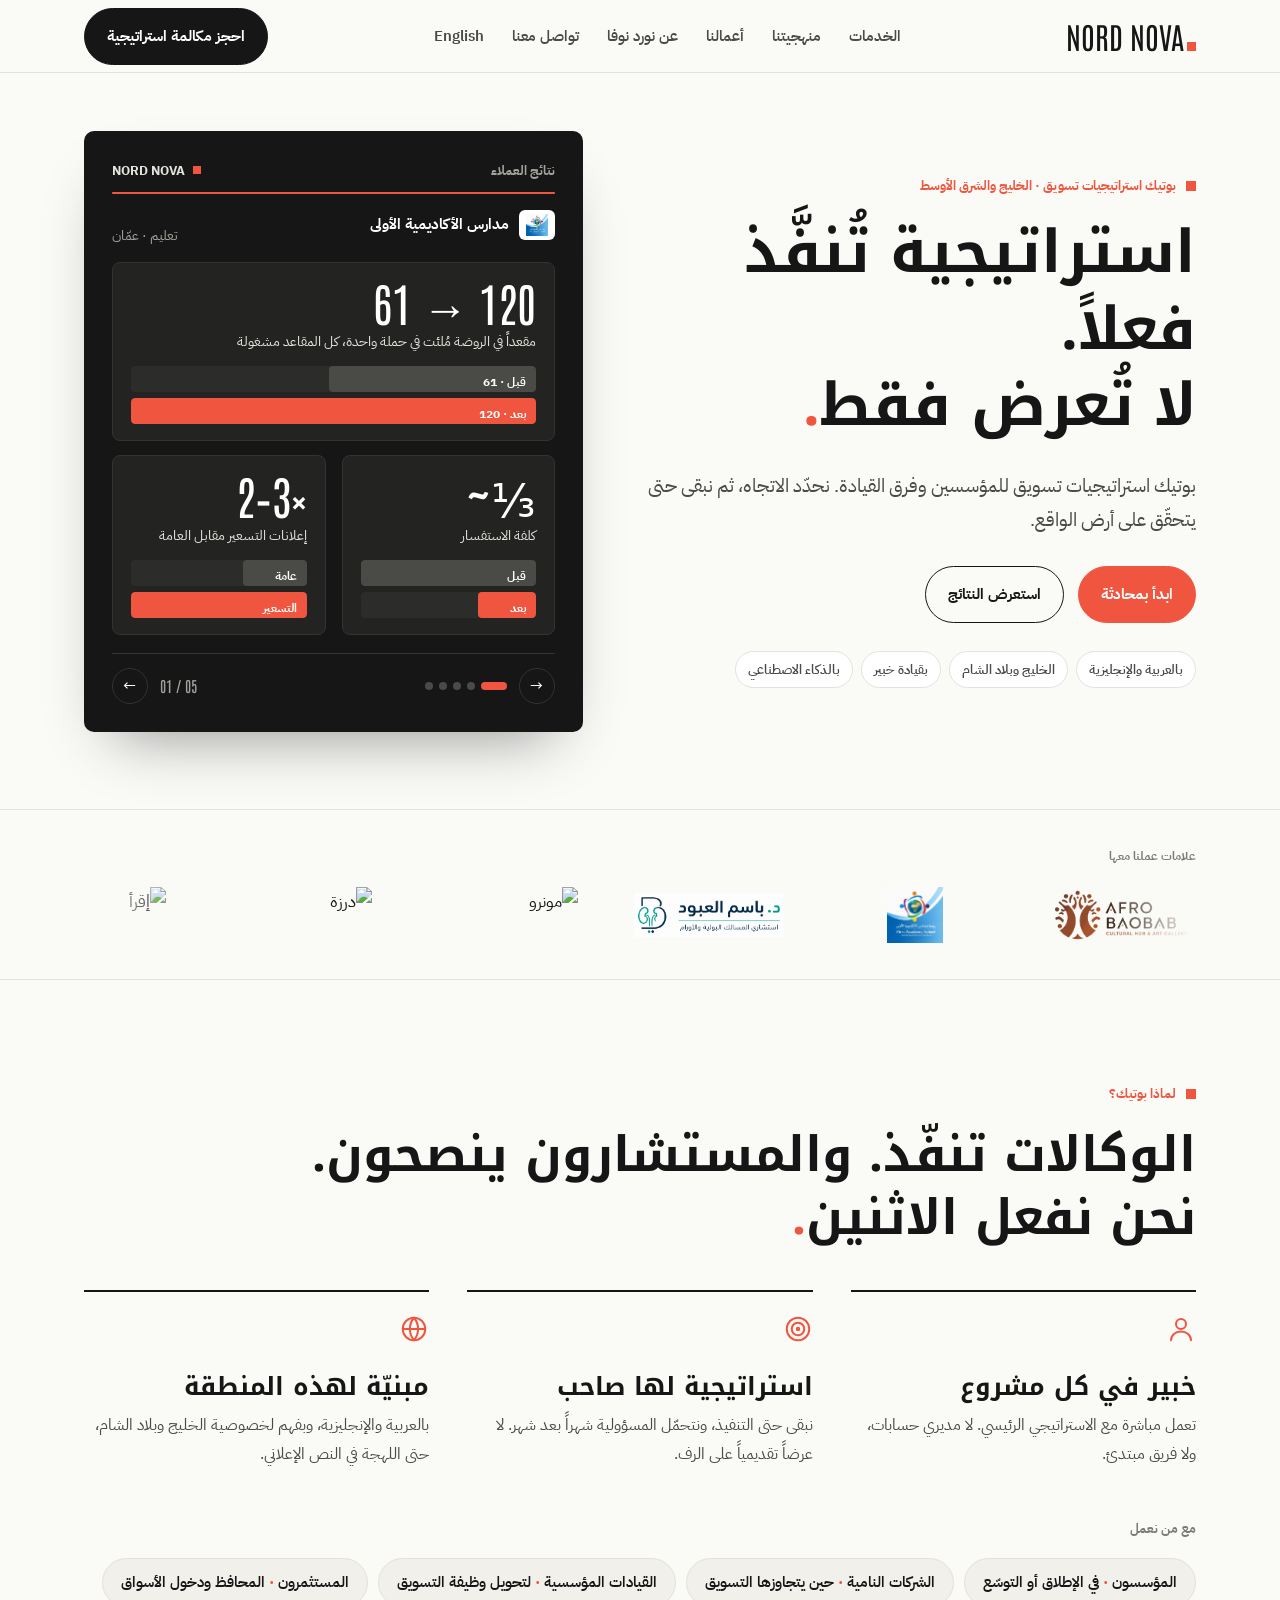
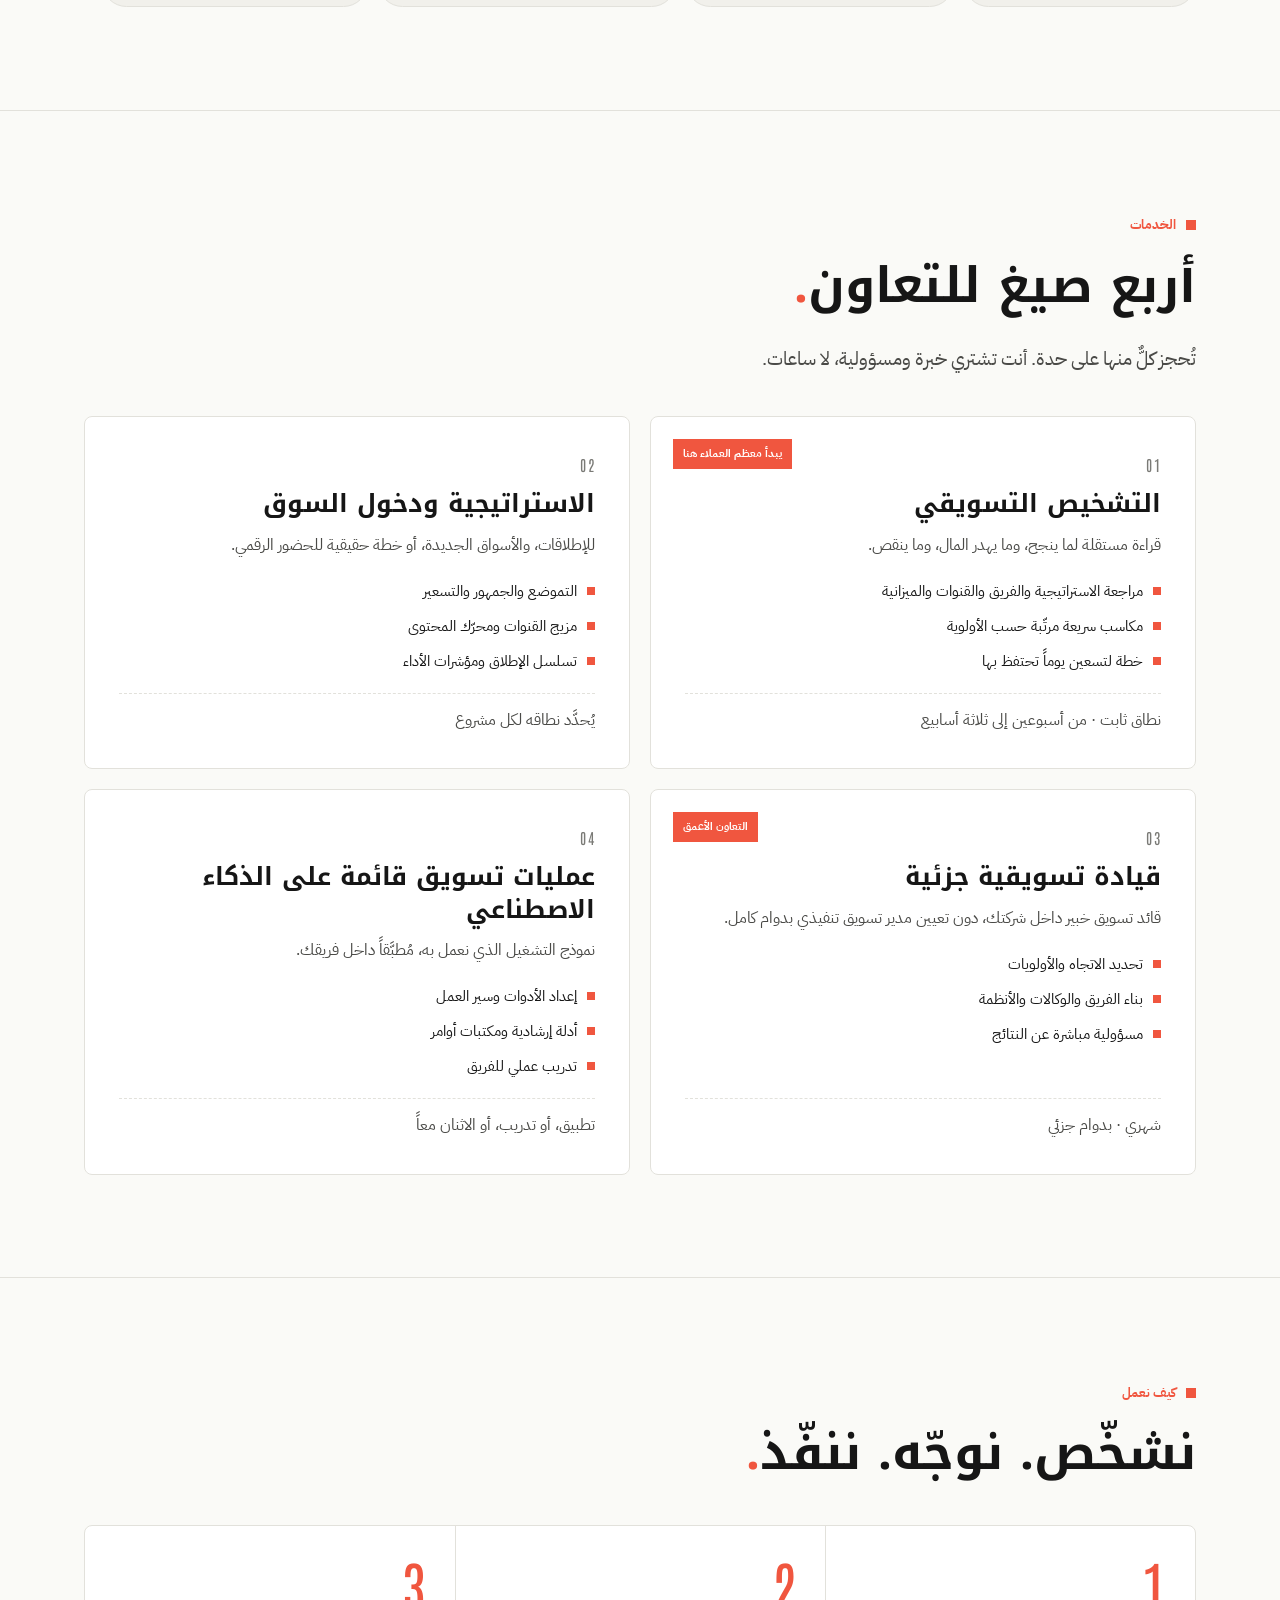
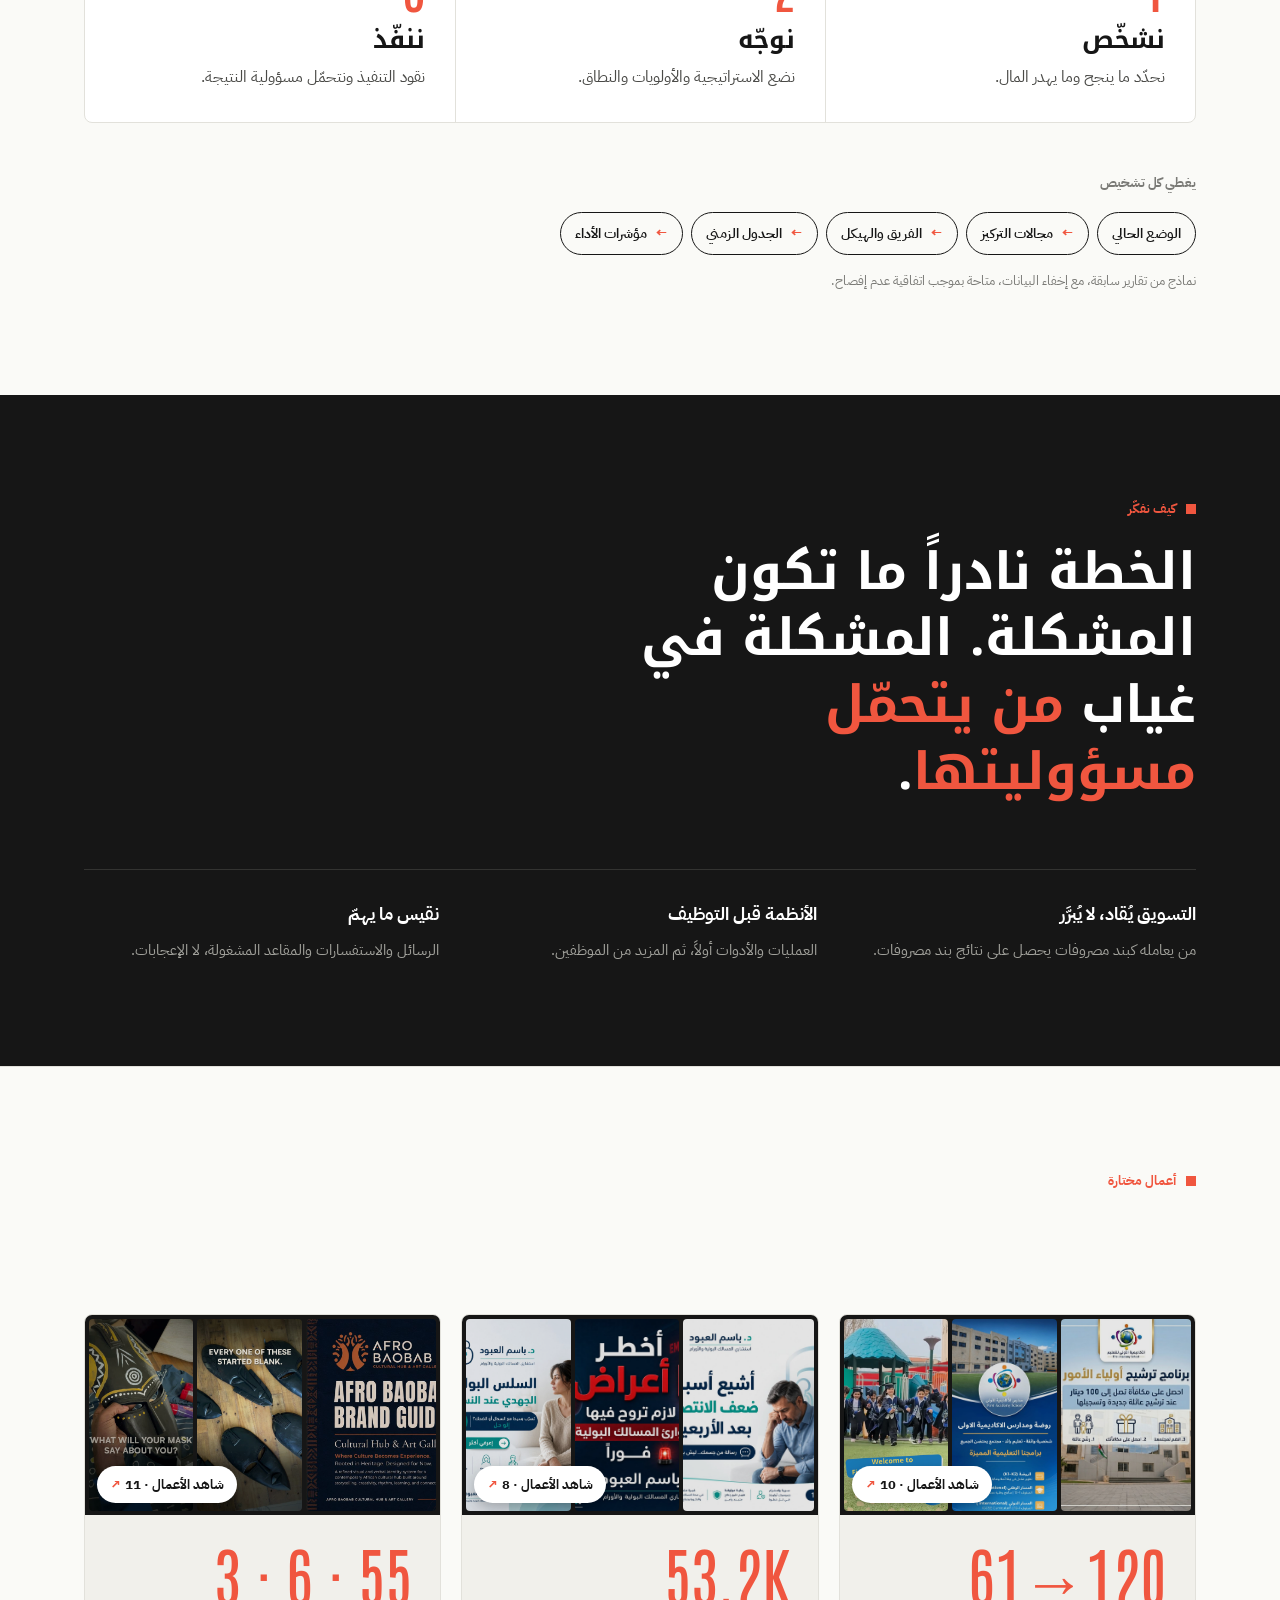
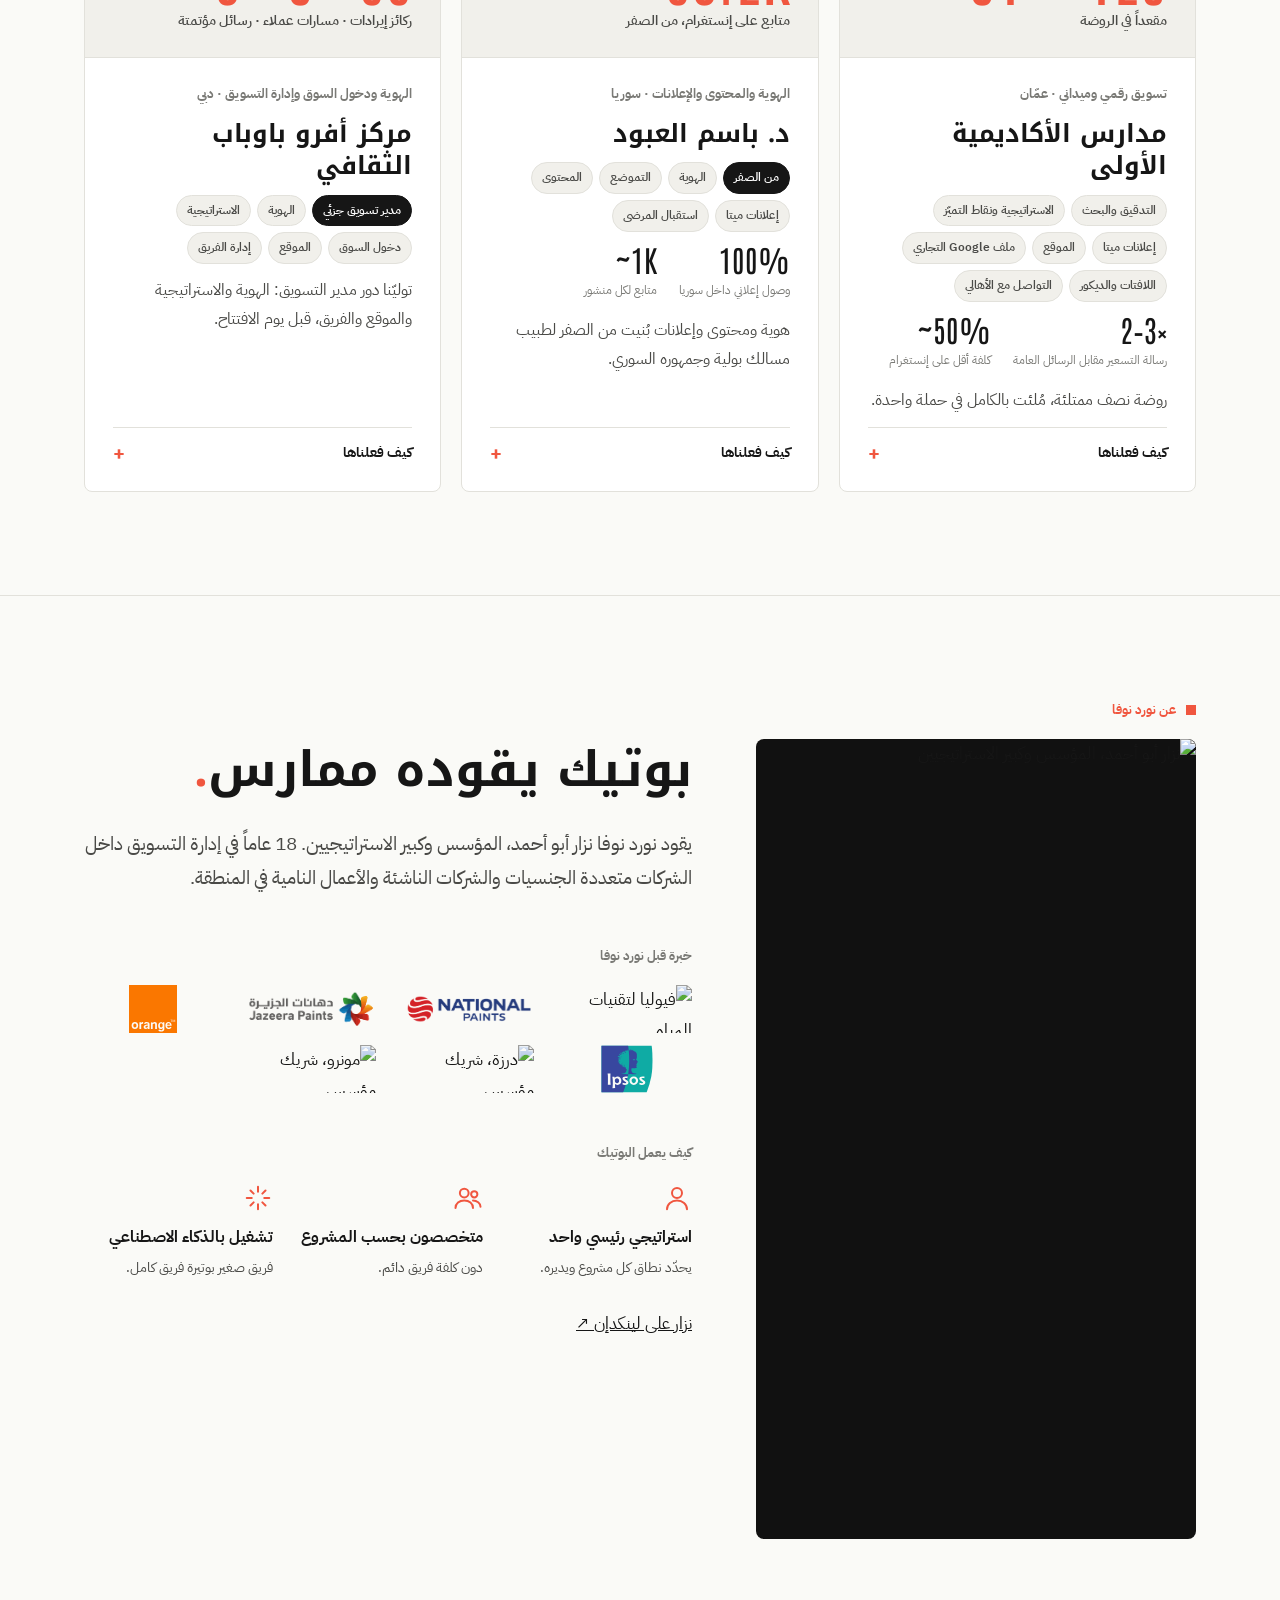
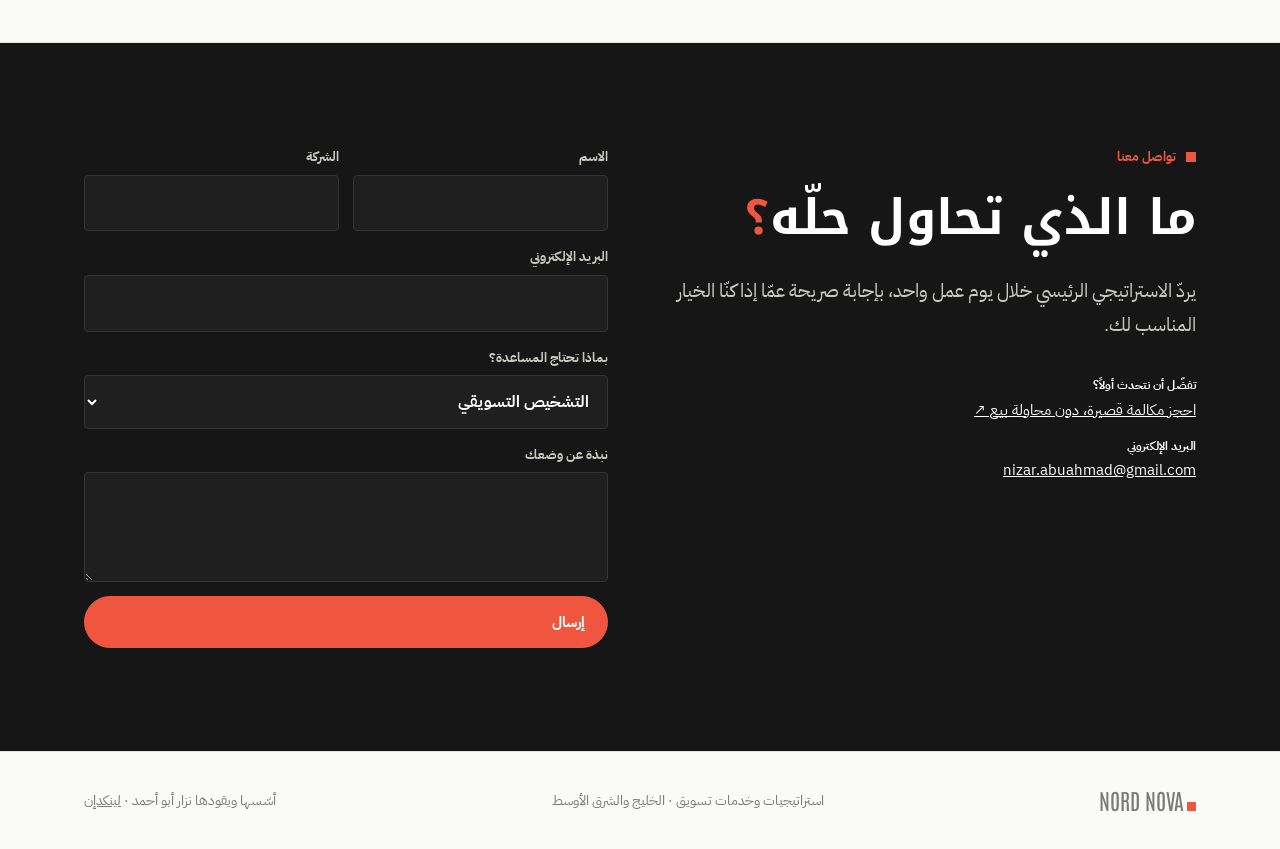
==== commit ed081e00: "Dr. Basem full scope and current numbers; add Dr. Sarah result - Dr. Basem: 53.2K Instagram follower" ====
--- a/ar/index.html
+++ b/ar/index.html
@@ -94,21 +94,43 @@
           <div class="slide">
             <p class="who"><span class="who-id"><img class="who-logo" src="../assets/logo-dr-basem.png" alt="" width="80" height="30"><b>د. باسم العبود</b></span><span>مسالك بولية · سوريا</span></p>
             <div class="metric">
-              <b class="big">54K</b>
-              <span class="what">متابع من الصفر في أقل من شهرين</span>
+              <b class="big">53.2K</b>
+              <span class="what">متابع على إنستغرام من الصفر، بحساب موثّق</span>
               <div class="bars" aria-hidden="true">
-                <div class="bar hot"><i style="--w:100%"></i><em>فيسبوك · 30K</em></div>
-                <div class="bar"><i style="--w:80%;--t:.6s"></i><em>إنستغرام · 24K</em></div>
+                <div class="bar"><i style="--w:0%"></i><em>البداية · 0</em></div>
+                <div class="bar hot"><i style="--w:100%;--t:.6s"></i><em>اليوم · 53.2K</em></div>
               </div>
             </div>
             <div class="metric-pair">
               <div class="metric">
-                <b class="big">0 → 54K</b><span class="what">نمو الجمهور</span>
+                <b class="big">~1K</b><span class="what">متابع لكل منشور، من 53 منشوراً</span>
                 <svg class="spark" viewBox="0 0 100 40" preserveAspectRatio="none" aria-hidden="true"><path class="ar" d="M0 38 C18 37 30 34 44 28 S68 12 100 3 V40 H0Z"/><path class="ln" d="M0 38 C18 37 30 34 44 28 S68 12 100 3"/></svg>
               </div>
               <div class="metric">
                 <b class="big">100%</b><span class="what">وصول إعلاني داخل سوريا</span>
                 <svg class="ring" viewBox="0 0 36 36" aria-hidden="true"><circle class="tr" cx="18" cy="18" r="15"/><circle class="vl" cx="18" cy="18" r="15" pathLength="100" style="--p:100"/></svg>
+              </div>
+            </div>
+          </div>
+
+          <div class="slide">
+            <p class="who"><span class="who-id"><b>د. سارة نور</b></span><span>نسائية وتوليد · جنيف</span></p>
+            <div class="metric">
+              <b class="big">59 → 2,822</b>
+              <span class="what">متابعاً على إنستغرام في نحو ثلاثة أسابيع</span>
+              <div class="bars" aria-hidden="true">
+                <div class="bar"><i style="--w:2%"></i><em>13 سبتمبر · 59</em></div>
+                <div class="bar hot"><i style="--w:100%;--t:.6s"></i><em>5 أكتوبر · 2,822</em></div>
+              </div>
+            </div>
+            <div class="metric-pair">
+              <div class="metric">
+                <b class="big">48×</b><span class="what">نمو الجمهور</span>
+                <svg class="spark" viewBox="0 0 100 40" preserveAspectRatio="none" aria-hidden="true"><path class="ar" d="M0 38 C18 37 30 34 44 28 S68 12 100 3 V40 H0Z"/><path class="ln" d="M0 38 C18 37 30 34 44 28 S68 12 100 3"/></svg>
+              </div>
+              <div class="metric">
+                <b class="big" style="direction:rtl;font-family:var(--display);font-size:clamp(28px,3vw,40px)">3 أسابيع</b><span class="what">من 59 إلى 2.8K متابع</span>
+                <div class="sq hot big-sq" data-n="3" aria-hidden="true"></div>
               </div>
             </div>
           </div>
@@ -302,15 +324,15 @@
         </div>
       </article>
       <article class="case">
-        <button type="button" class="case-media" data-gallery="g-basem" aria-label="عرض أعمال د. باسم العبود"><img src="../assets/work/basem-1.jpg" alt="" loading="lazy"><img src="../assets/work/basem-2.jpg" alt="" loading="lazy"><img src="../assets/work/basem-4.jpg" alt="" loading="lazy"><span class="more">شاهد الأعمال · 6</span></button>
-        <div class="case-top"><b>54,000</b><span>متابع في أقل من شهرين</span></div>
+        <button type="button" class="case-media" data-gallery="g-basem" aria-label="عرض أعمال د. باسم العبود"><img src="../assets/work/basem-1.jpg" alt="" loading="lazy"><img src="../assets/work/basem-2.jpg" alt="" loading="lazy"><img src="../assets/work/basem-4.jpg" alt="" loading="lazy"><span class="more">شاهد الأعمال · 8</span></button>
+        <div class="case-top"><b>53.2K</b><span>متابع على إنستغرام، من الصفر</span></div>
         <div class="case-body">
-          <span class="kind">حضور رقمي · سوريا</span>
+          <span class="kind">الهوية والمحتوى والإعلانات · سوريا</span>
           <h3>د. باسم العبود</h3>
-          <ul class="roles"><li>التموضع</li><li>المحتوى</li><li>إعلانات ميتا</li><li>استقبال المرضى</li></ul>
-          <div class="res"><div><b>100%</b><span>وصول إعلاني داخل سوريا</span></div></div>
-          <p class="one">علامة طبيب مسالك بولية بُنيت من الصفر قبل افتتاح عيادة في دمشق.</p>
-          <details><summary>كيف فعلناها</summary><p>اعتماد أوروبي بصوت سوري، ومحتوى متدرّج من المواضيع الآمنة إلى الحسّاسة، ونصوص باللهجة الشامية، وحملات ميتا موجّهة جغرافياً، واستقبال المرضى عبر واتساب أولاً.</p></details>
+          <ul class="roles"><li class="lead">من الصفر</li><li>الهوية</li><li>التموضع</li><li>المحتوى</li><li>إعلانات ميتا</li><li>استقبال المرضى</li></ul>
+          <div class="res"><div><b>100%</b><span>وصول إعلاني داخل سوريا</span></div><div><b>~1K</b><span>متابع لكل منشور</span></div></div>
+          <p class="one">هوية ومحتوى وإعلانات بُنيت من الصفر لطبيب مسالك بولية وجمهوره السوري.</p>
+          <details><summary>كيف فعلناها</summary><ol><li><span><b>الهوية.</b> الشعار والهوية البصرية وتصميم الصفحات، من الصفر.</span></li><li><span><b>التموضع.</b> اعتماد طبي أوروبي بصوت سوري أصيل.</span></li><li><span><b>المحتوى.</b> كاروسيلات وفيديوهات توعوية باللهجة الشامية، تتدرّج من المواضيع الآمنة إلى الحسّاسة.</span></li><li><span><b>الإعلانات.</b> حملات ميتا موجّهة جغرافياً، وكل ظهور مدفوع داخل سوريا.</span></li><li><span><b>استقبال المرضى.</b> استفسارات عبر واتساب أولاً مع نموذج تأهيل بسيط.</span></li></ol><p class="outcome">53.2K متابع على إنستغرام من الصفر، بحساب موثّق.</p></details>
         </div>
       </article>
       <article class="case">
@@ -413,14 +435,16 @@
   </div>
 </dialog>
 <dialog class="gallery" id="g-basem" aria-label="د. باسم العبود">
-  <div class="g-head"><b>د. باسم العبود</b><span>كاروسيلات توعوية باللهجة الشامية، وهوية الصفحة</span><button type="button" class="g-btn g-prev" aria-label="السابق">←</button><button type="button" class="g-btn g-next" aria-label="التالي">→</button><button type="button" class="g-btn g-close" aria-label="إغلاق">×</button></div>
+  <div class="g-head"><b>د. باسم العبود</b><span>الهوية، والكاروسيلات التوعوية، وتصميم الصفحات</span><button type="button" class="g-btn g-prev" aria-label="السابق">←</button><button type="button" class="g-btn g-next" aria-label="التالي">→</button><button type="button" class="g-btn g-close" aria-label="إغلاق">×</button></div>
   <div class="g-track">
+      <figure><img src="../assets/work/basem-logo.jpg" alt="الشعار ونظام الهوية" width="1280" height="720" loading="lazy"><figcaption>الشعار ونظام الهوية</figcaption></figure>
       <figure><img src="../assets/work/basem-1.jpg" alt="كاروسيل: صحة الرجل بعد الأربعين" width="900" height="900" loading="lazy"><figcaption>كاروسيل: صحة الرجل بعد الأربعين</figcaption></figure>
       <figure><img src="../assets/work/basem-2.jpg" alt="كاروسيل: طوارئ المسالك البولية" width="900" height="900" loading="lazy"><figcaption>كاروسيل: طوارئ المسالك البولية</figcaption></figure>
       <figure><img src="../assets/work/basem-3.jpg" alt="كاروسيل: خرافات الكرياتين" width="900" height="1124" loading="lazy"><figcaption>كاروسيل: خرافات الكرياتين</figcaption></figure>
       <figure><img src="../assets/work/basem-4.jpg" alt="كاروسيل: السلس البولي عند النساء" width="900" height="1125" loading="lazy"><figcaption>كاروسيل: السلس البولي عند النساء</figcaption></figure>
       <figure><img src="../assets/work/basem-5.jpg" alt="شريحة داخلية من كاروسيل" width="900" height="900" loading="lazy"><figcaption>شريحة داخلية من كاروسيل</figcaption></figure>
       <figure><img src="../assets/work/basem-6.jpg" alt="غلاف صفحة فيسبوك" width="900" height="375" loading="lazy"><figcaption>غلاف صفحة فيسبوك</figcaption></figure>
+      <figure><img src="../assets/work/basem-instagram.jpg" alt="حساب إنستغرام، 5 أكتوبر 2026" width="1032" height="318" loading="lazy"><figcaption>حساب إنستغرام، 5 أكتوبر 2026</figcaption></figure>
   </div>
 </dialog>
 <dialog class="gallery" id="g-afro" aria-label="مركز أفرو باوباب الثقافي">
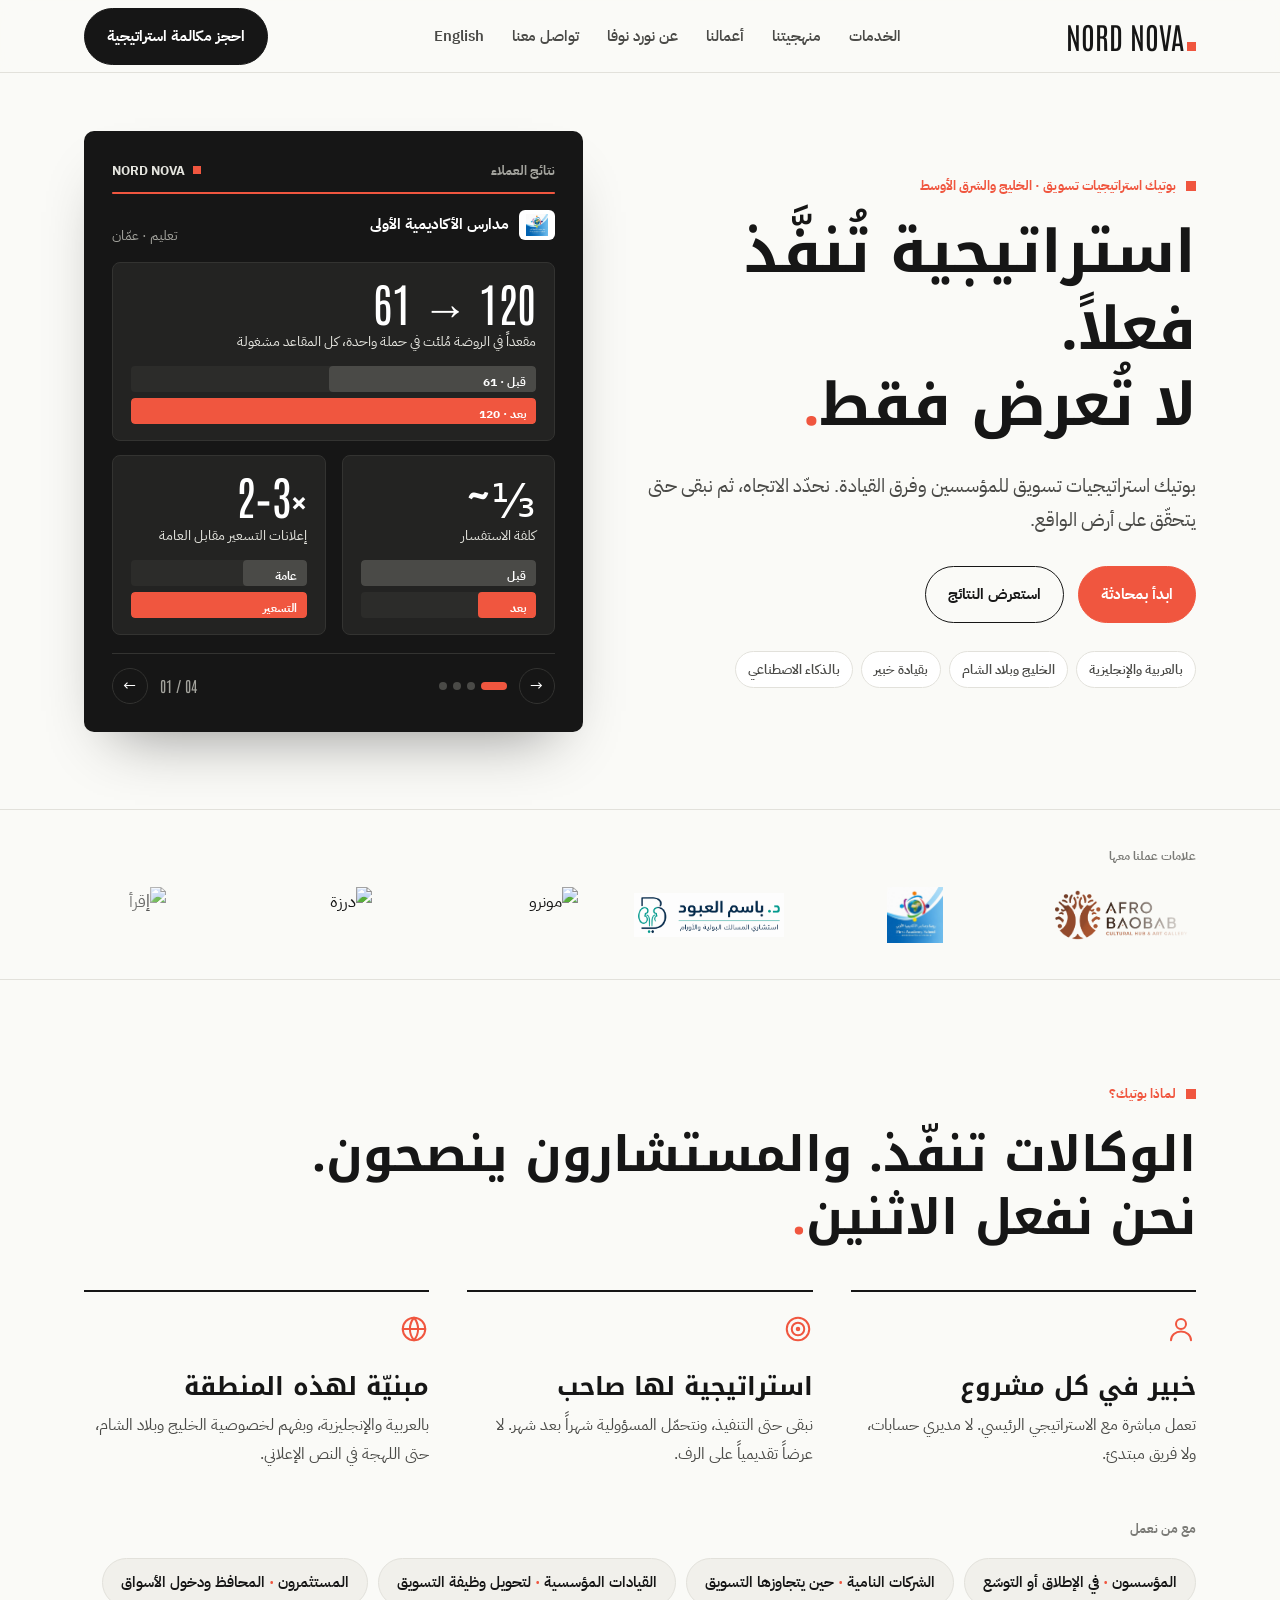
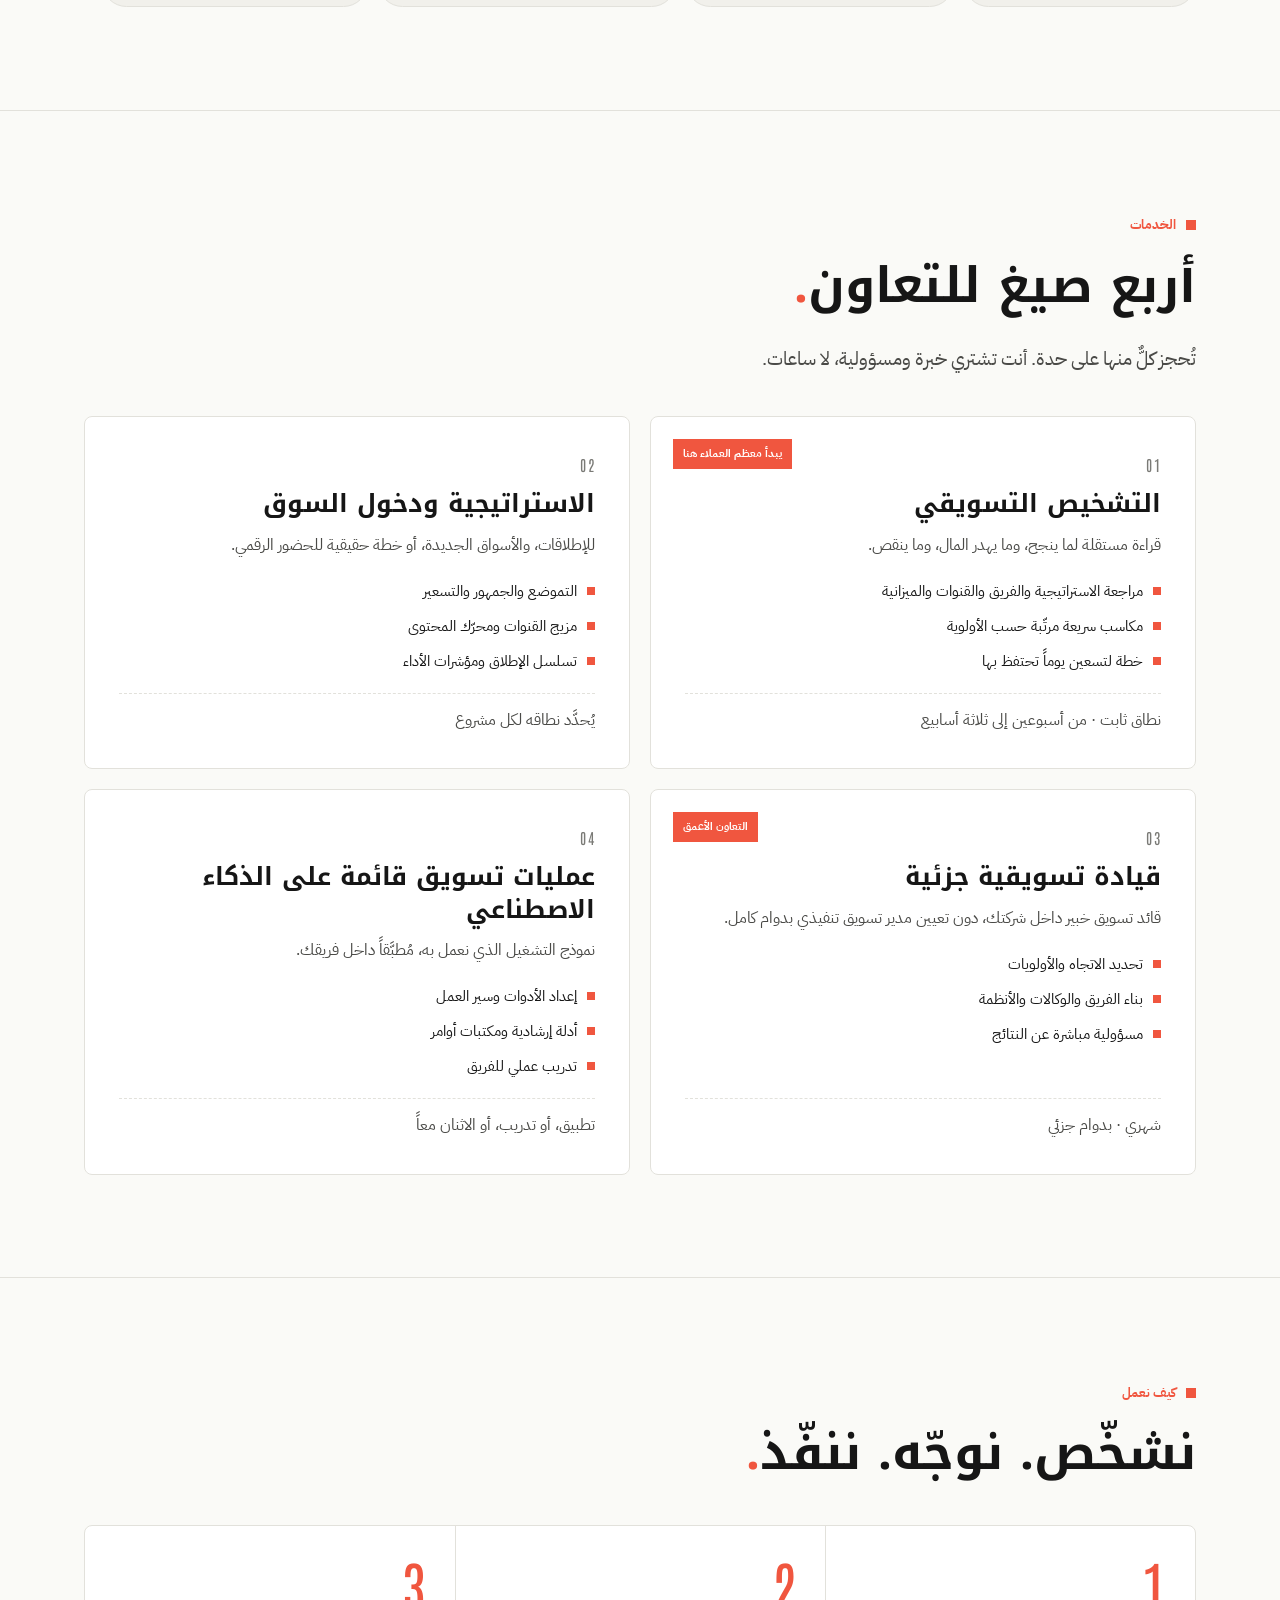
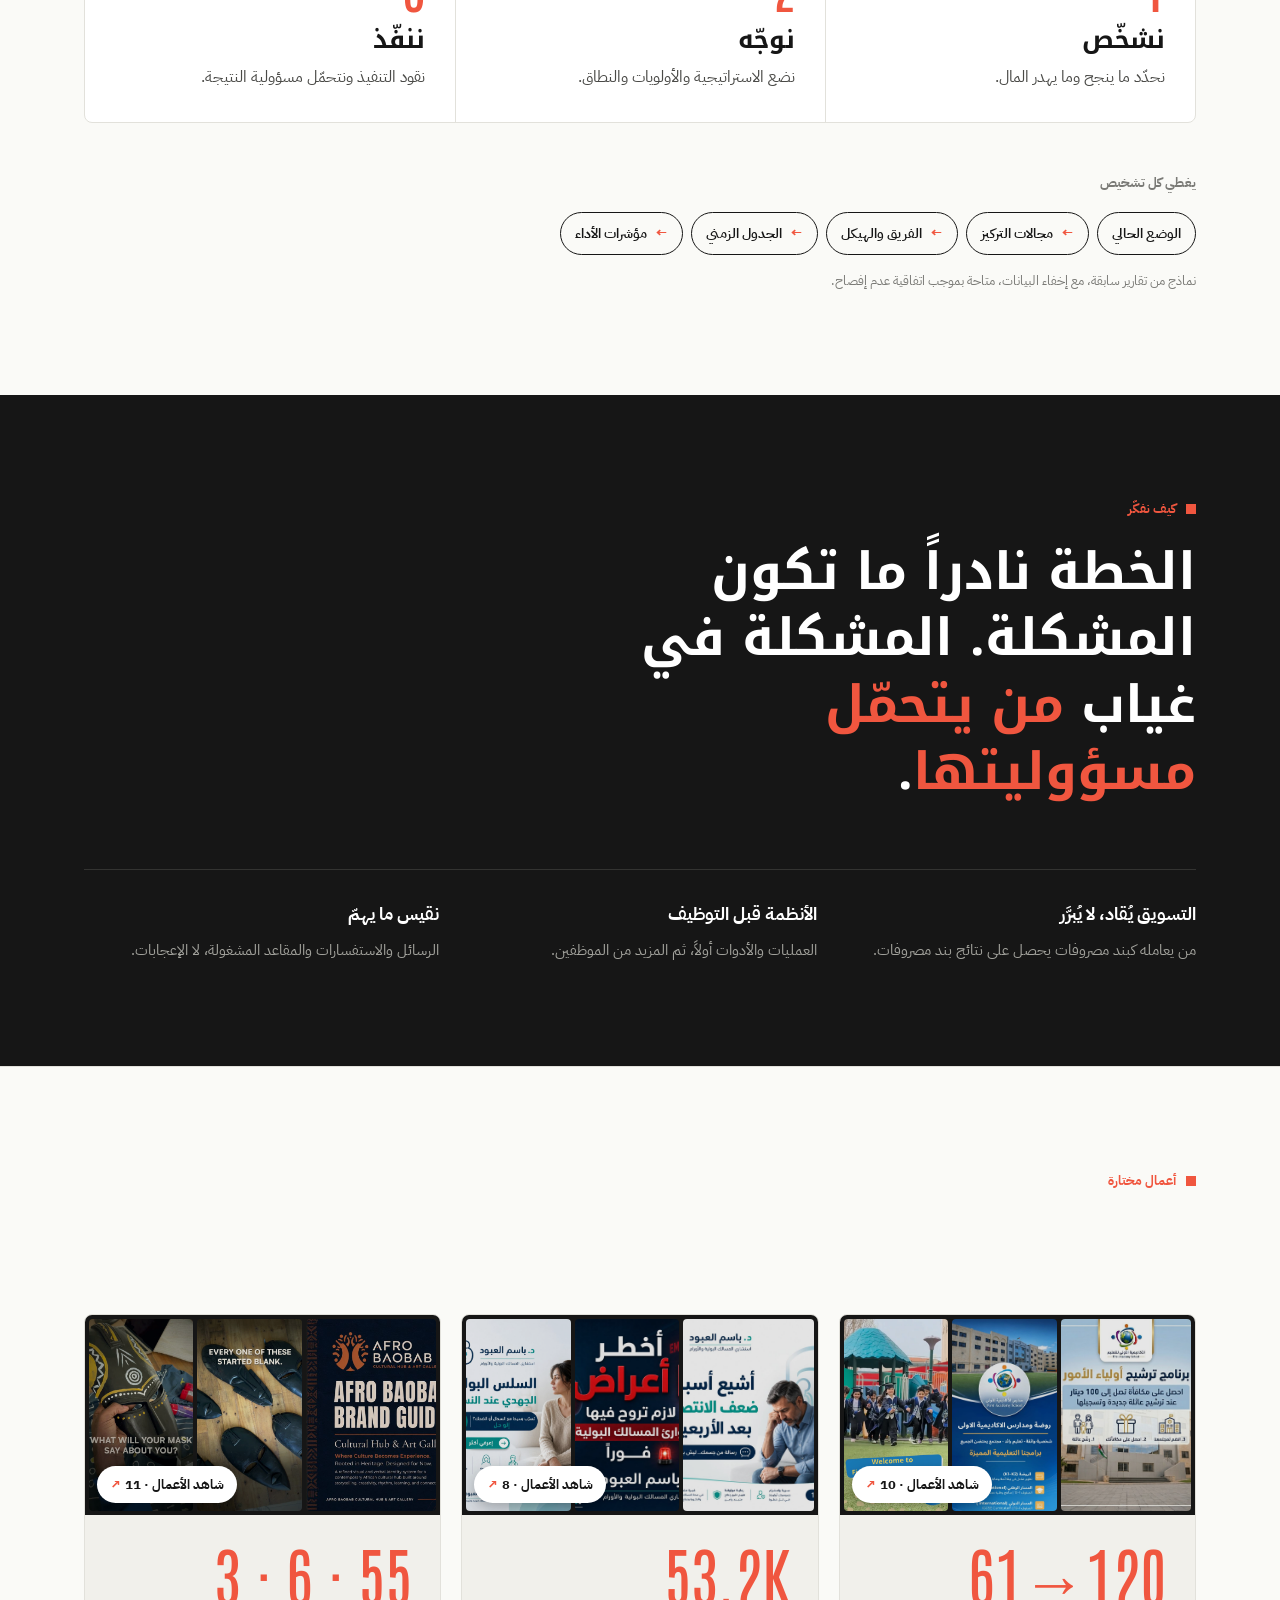
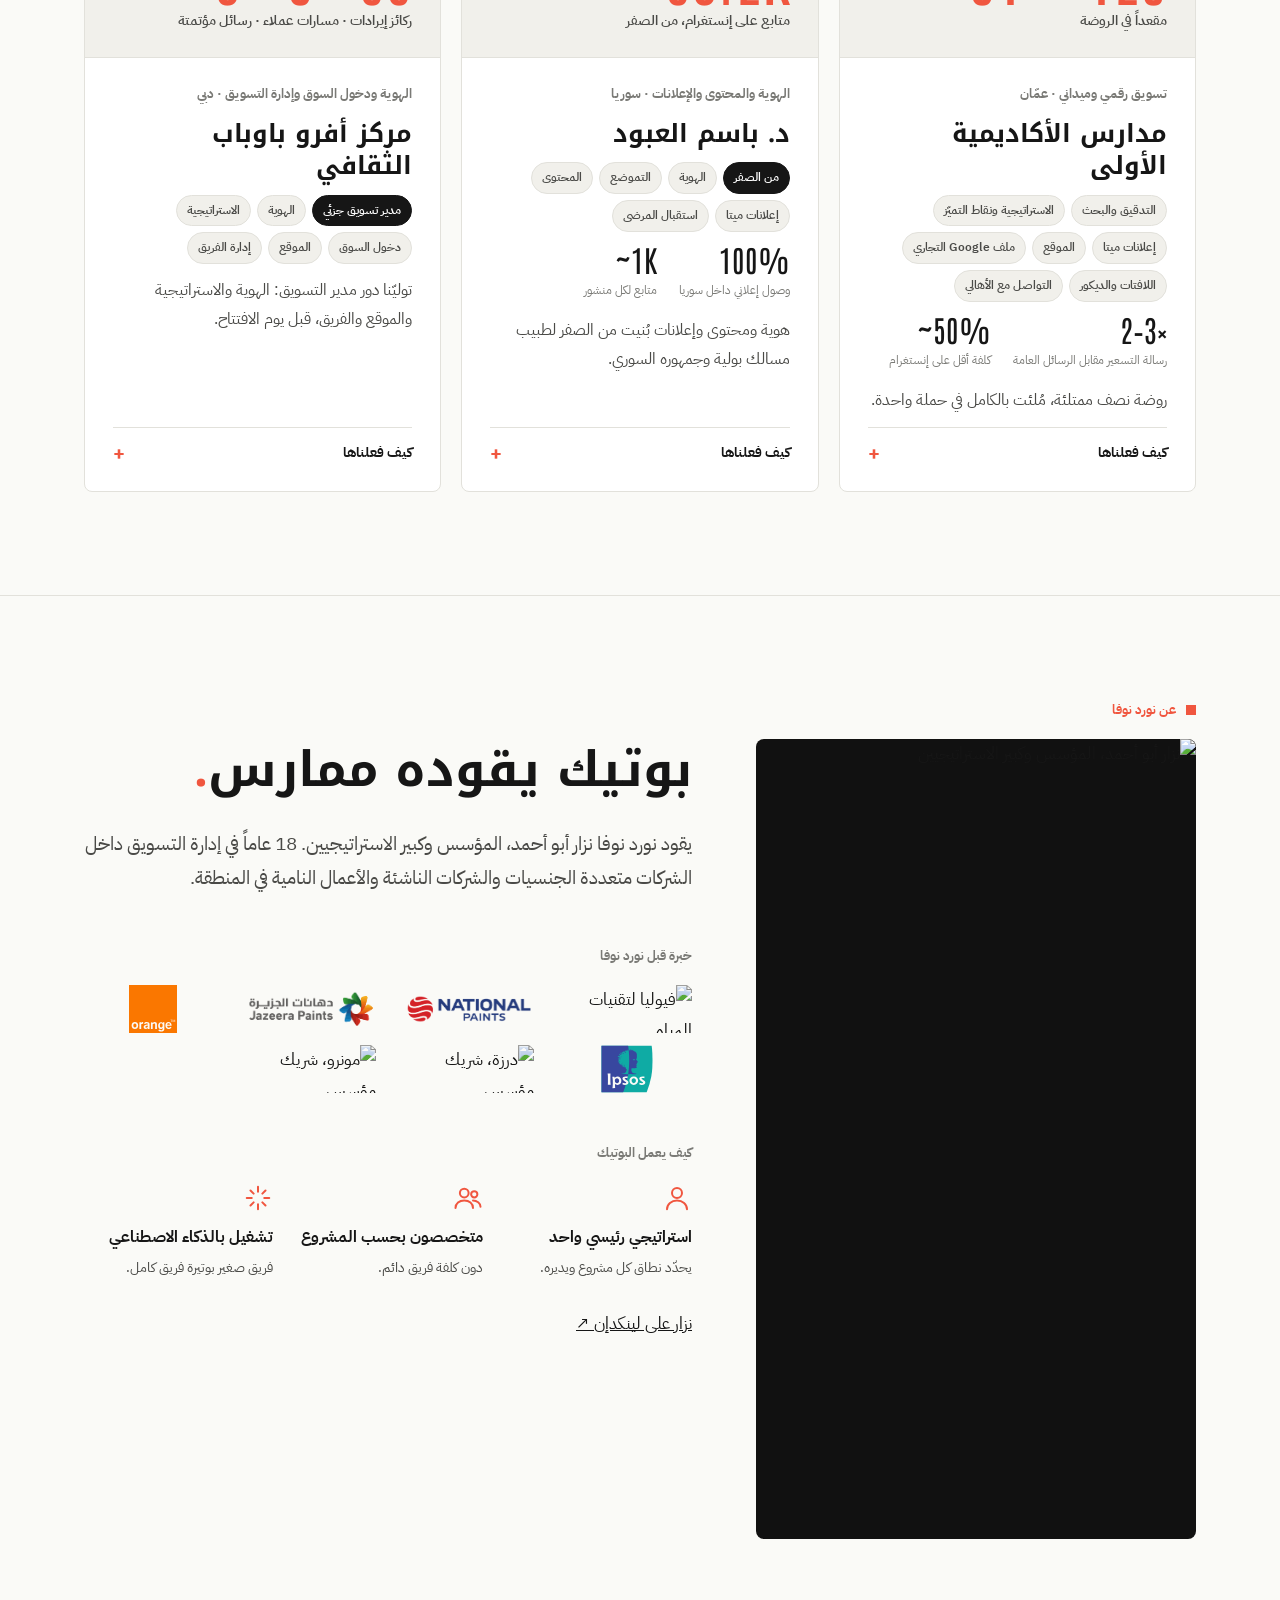
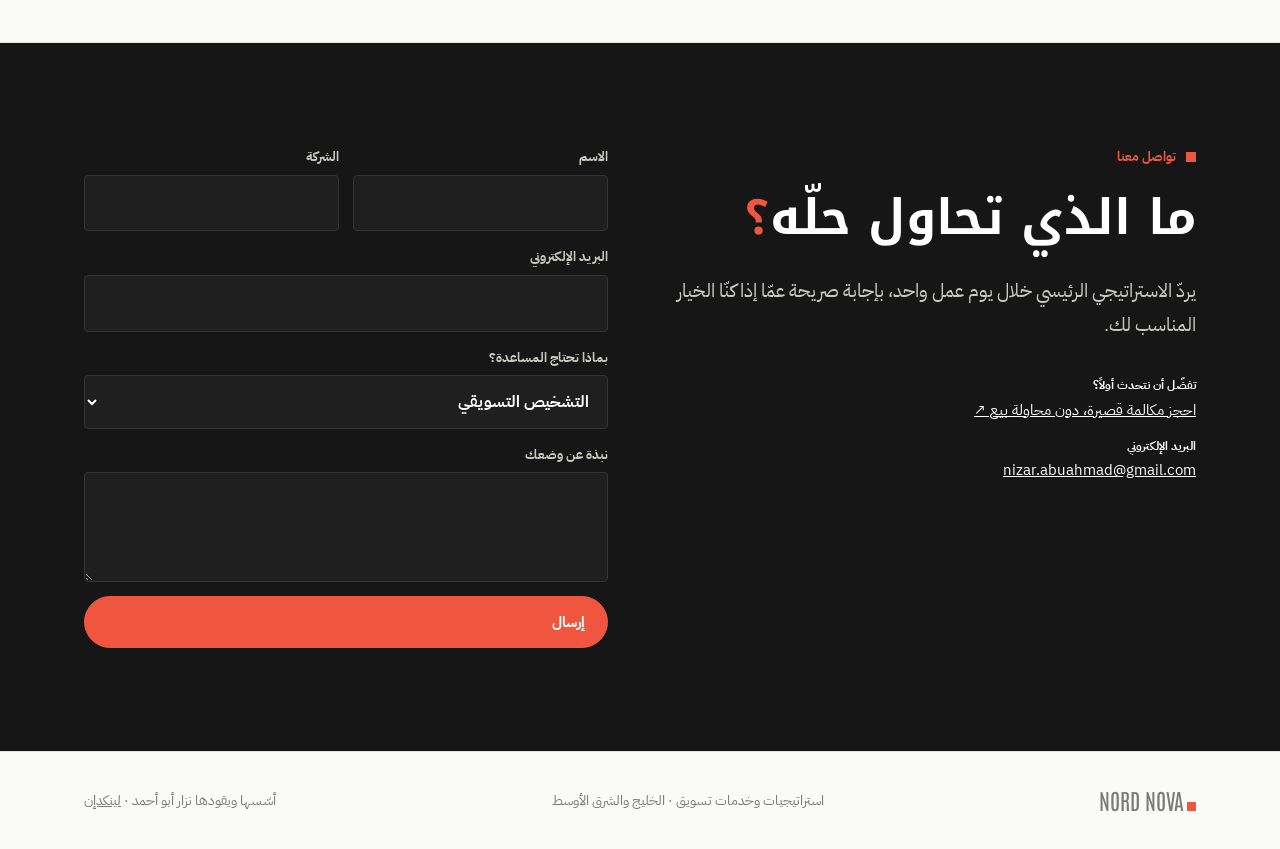
==== commit cb806289: "Remove Dr. Sarah slide from the results carousel Co-Authored-By: Claude Opus 5.5 <noreply@anthropic." ====
--- a/ar/index.html
+++ b/ar/index.html
@@ -109,28 +109,6 @@
               <div class="metric">
                 <b class="big">100%</b><span class="what">وصول إعلاني داخل سوريا</span>
                 <svg class="ring" viewBox="0 0 36 36" aria-hidden="true"><circle class="tr" cx="18" cy="18" r="15"/><circle class="vl" cx="18" cy="18" r="15" pathLength="100" style="--p:100"/></svg>
-              </div>
-            </div>
-          </div>
-
-          <div class="slide">
-            <p class="who"><span class="who-id"><b>د. سارة نور</b></span><span>نسائية وتوليد · جنيف</span></p>
-            <div class="metric">
-              <b class="big">59 → 2,822</b>
-              <span class="what">متابعاً على إنستغرام في نحو ثلاثة أسابيع</span>
-              <div class="bars" aria-hidden="true">
-                <div class="bar"><i style="--w:2%"></i><em>13 سبتمبر · 59</em></div>
-                <div class="bar hot"><i style="--w:100%;--t:.6s"></i><em>5 أكتوبر · 2,822</em></div>
-              </div>
-            </div>
-            <div class="metric-pair">
-              <div class="metric">
-                <b class="big">48×</b><span class="what">نمو الجمهور</span>
-                <svg class="spark" viewBox="0 0 100 40" preserveAspectRatio="none" aria-hidden="true"><path class="ar" d="M0 38 C18 37 30 34 44 28 S68 12 100 3 V40 H0Z"/><path class="ln" d="M0 38 C18 37 30 34 44 28 S68 12 100 3"/></svg>
-              </div>
-              <div class="metric">
-                <b class="big" style="direction:rtl;font-family:var(--display);font-size:clamp(28px,3vw,40px)">3 أسابيع</b><span class="what">من 59 إلى 2.8K متابع</span>
-                <div class="sq hot big-sq" data-n="3" aria-hidden="true"></div>
               </div>
             </div>
           </div>
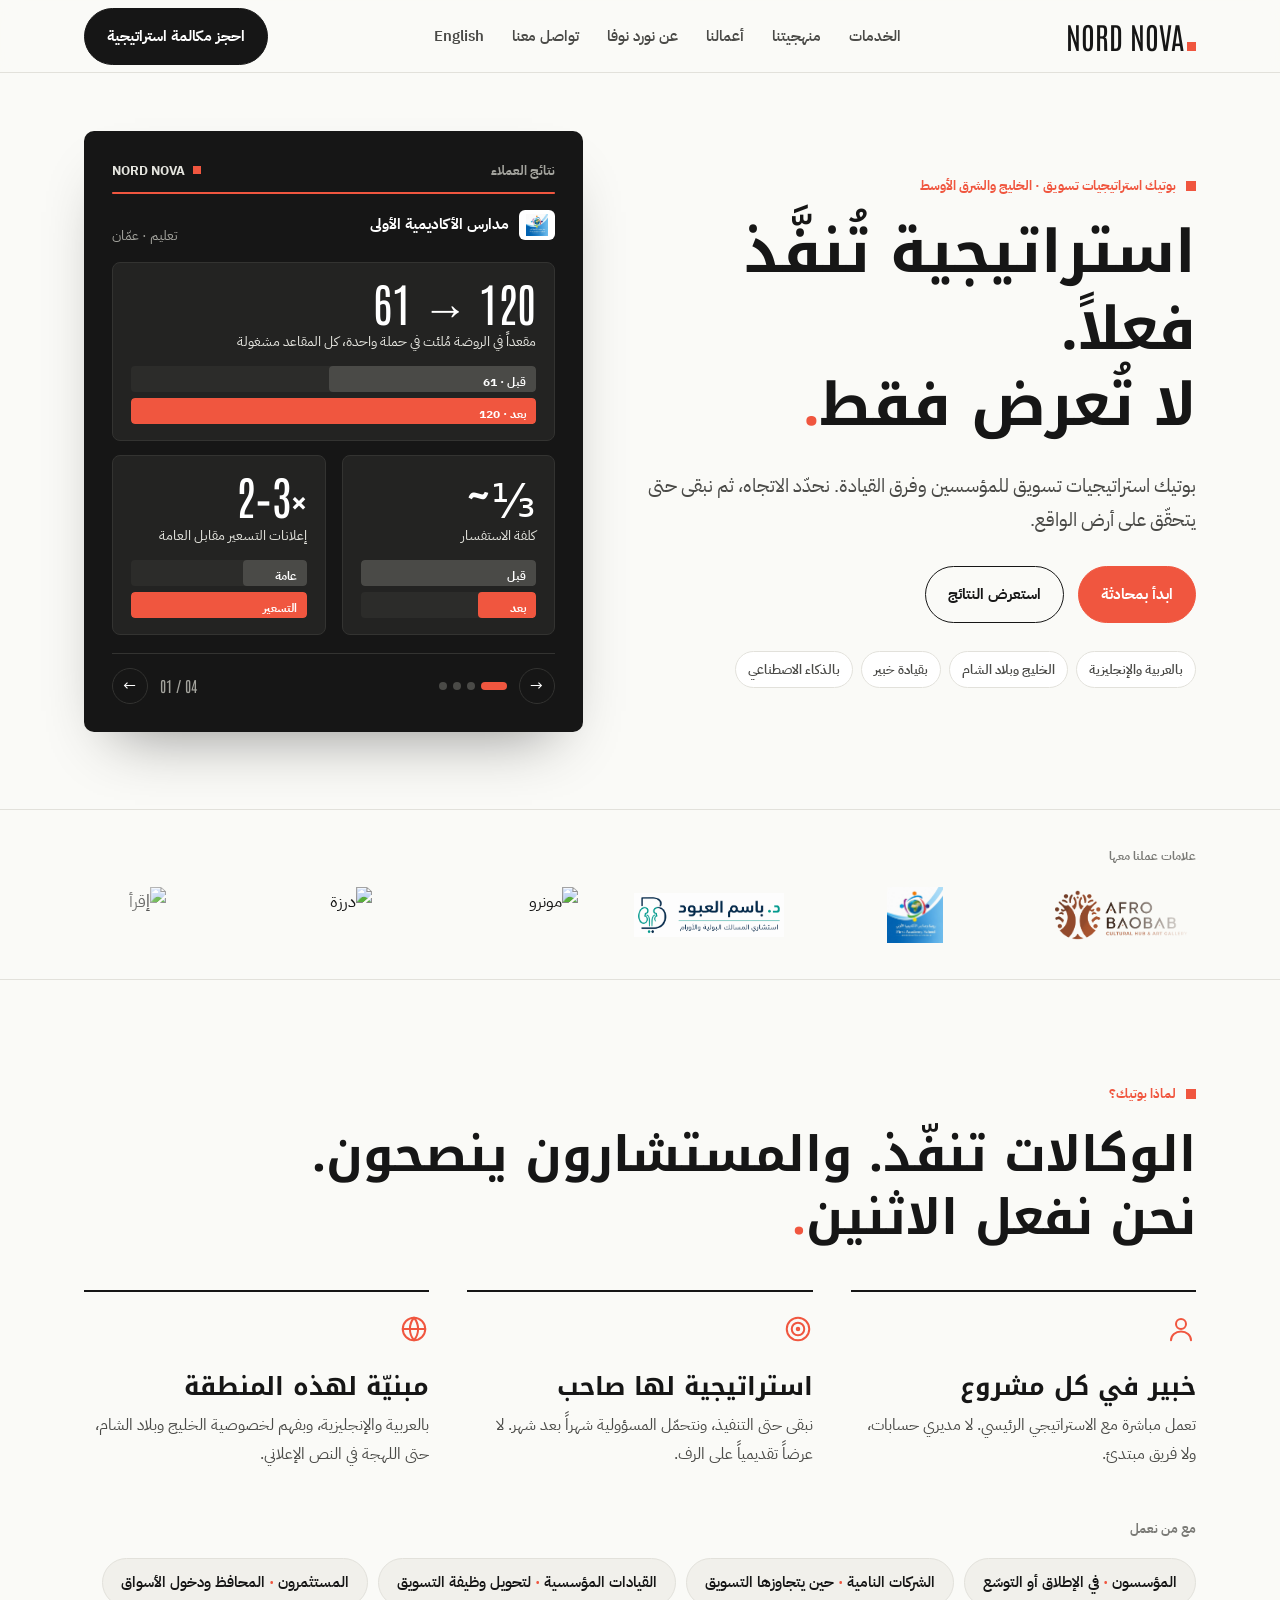
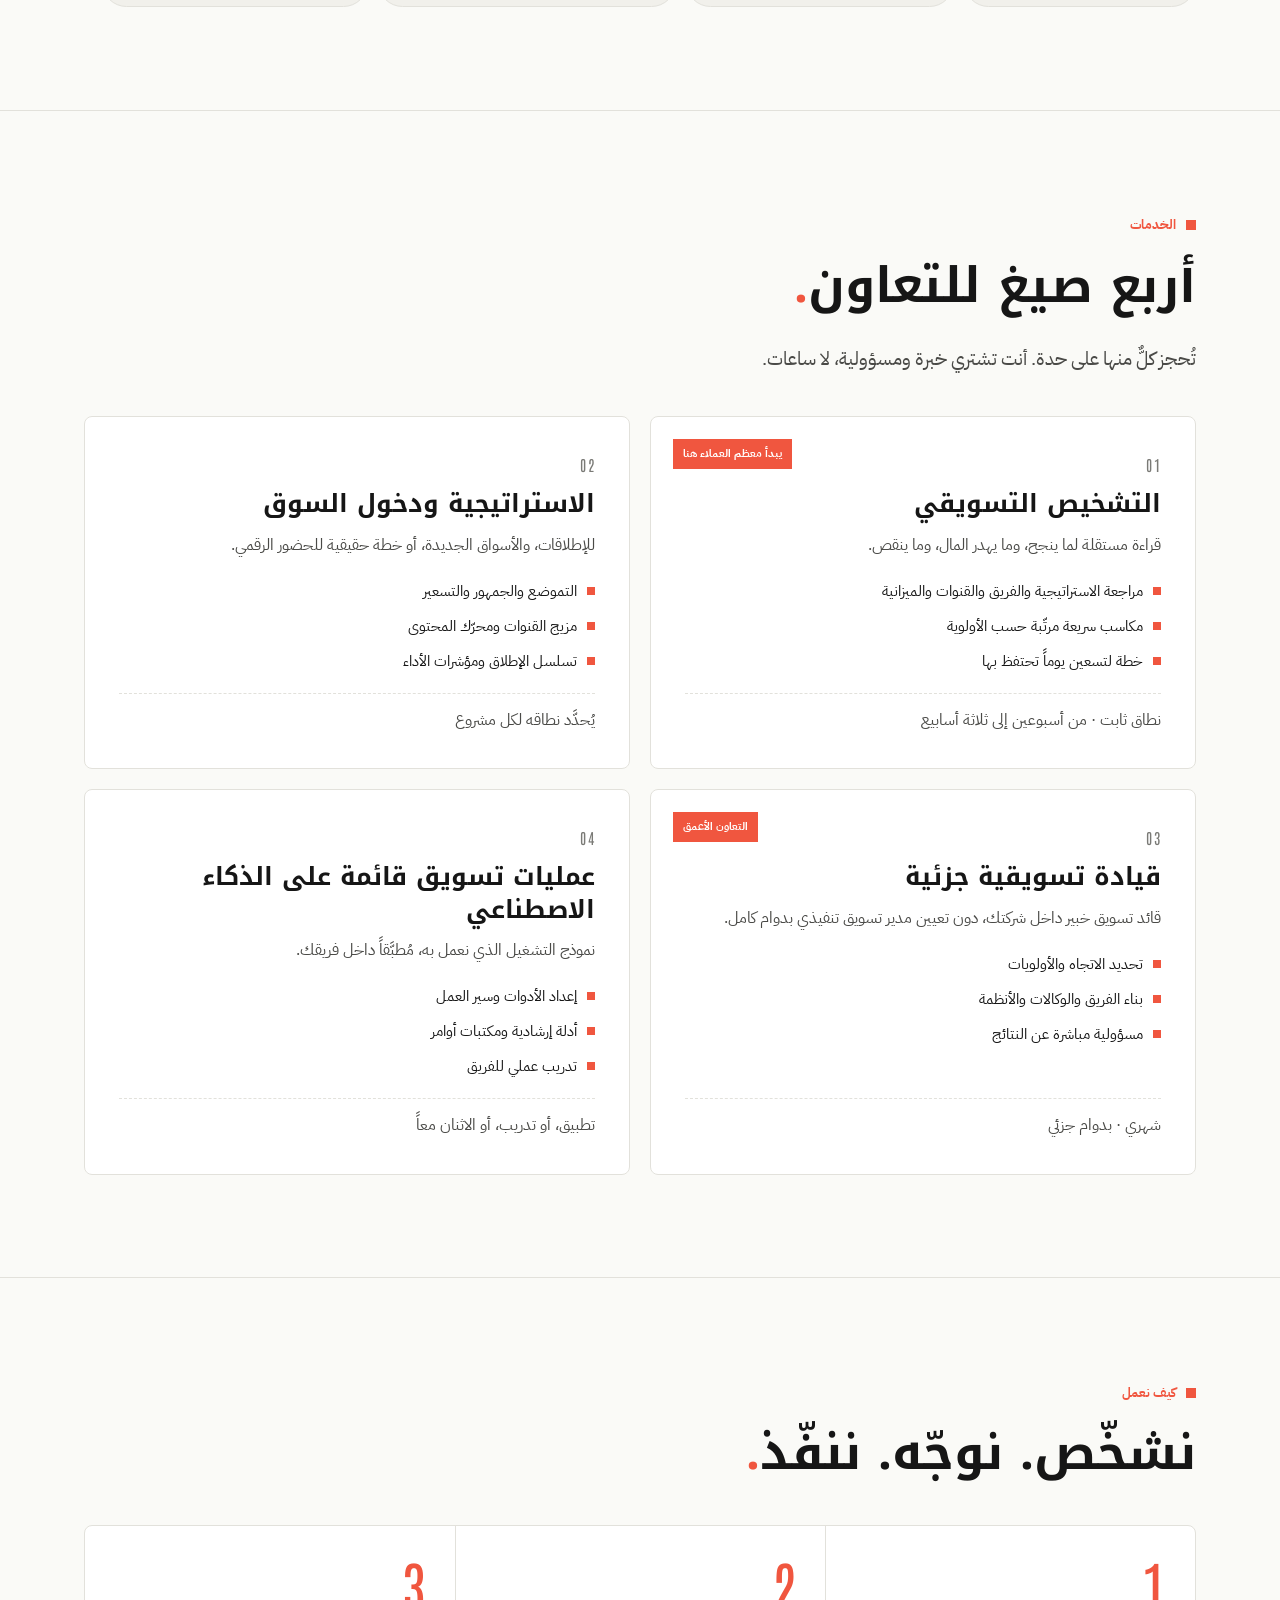
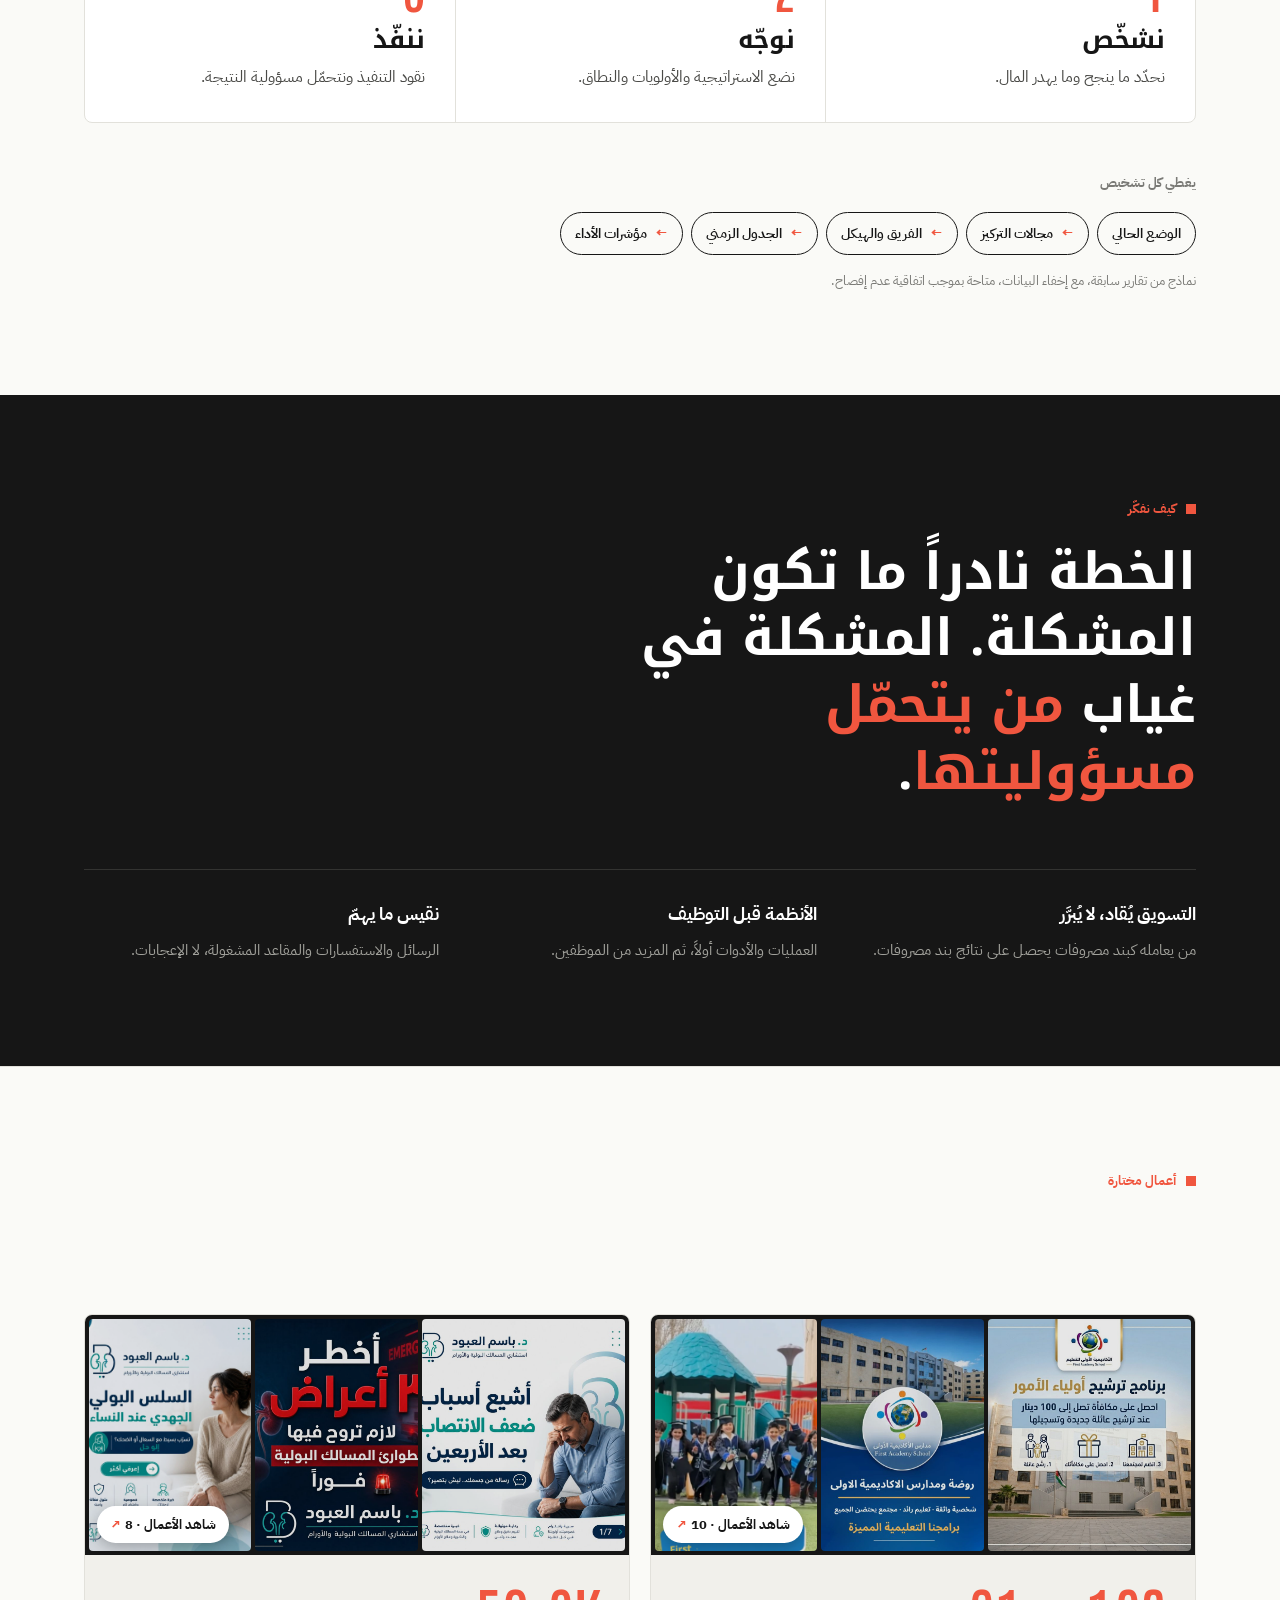
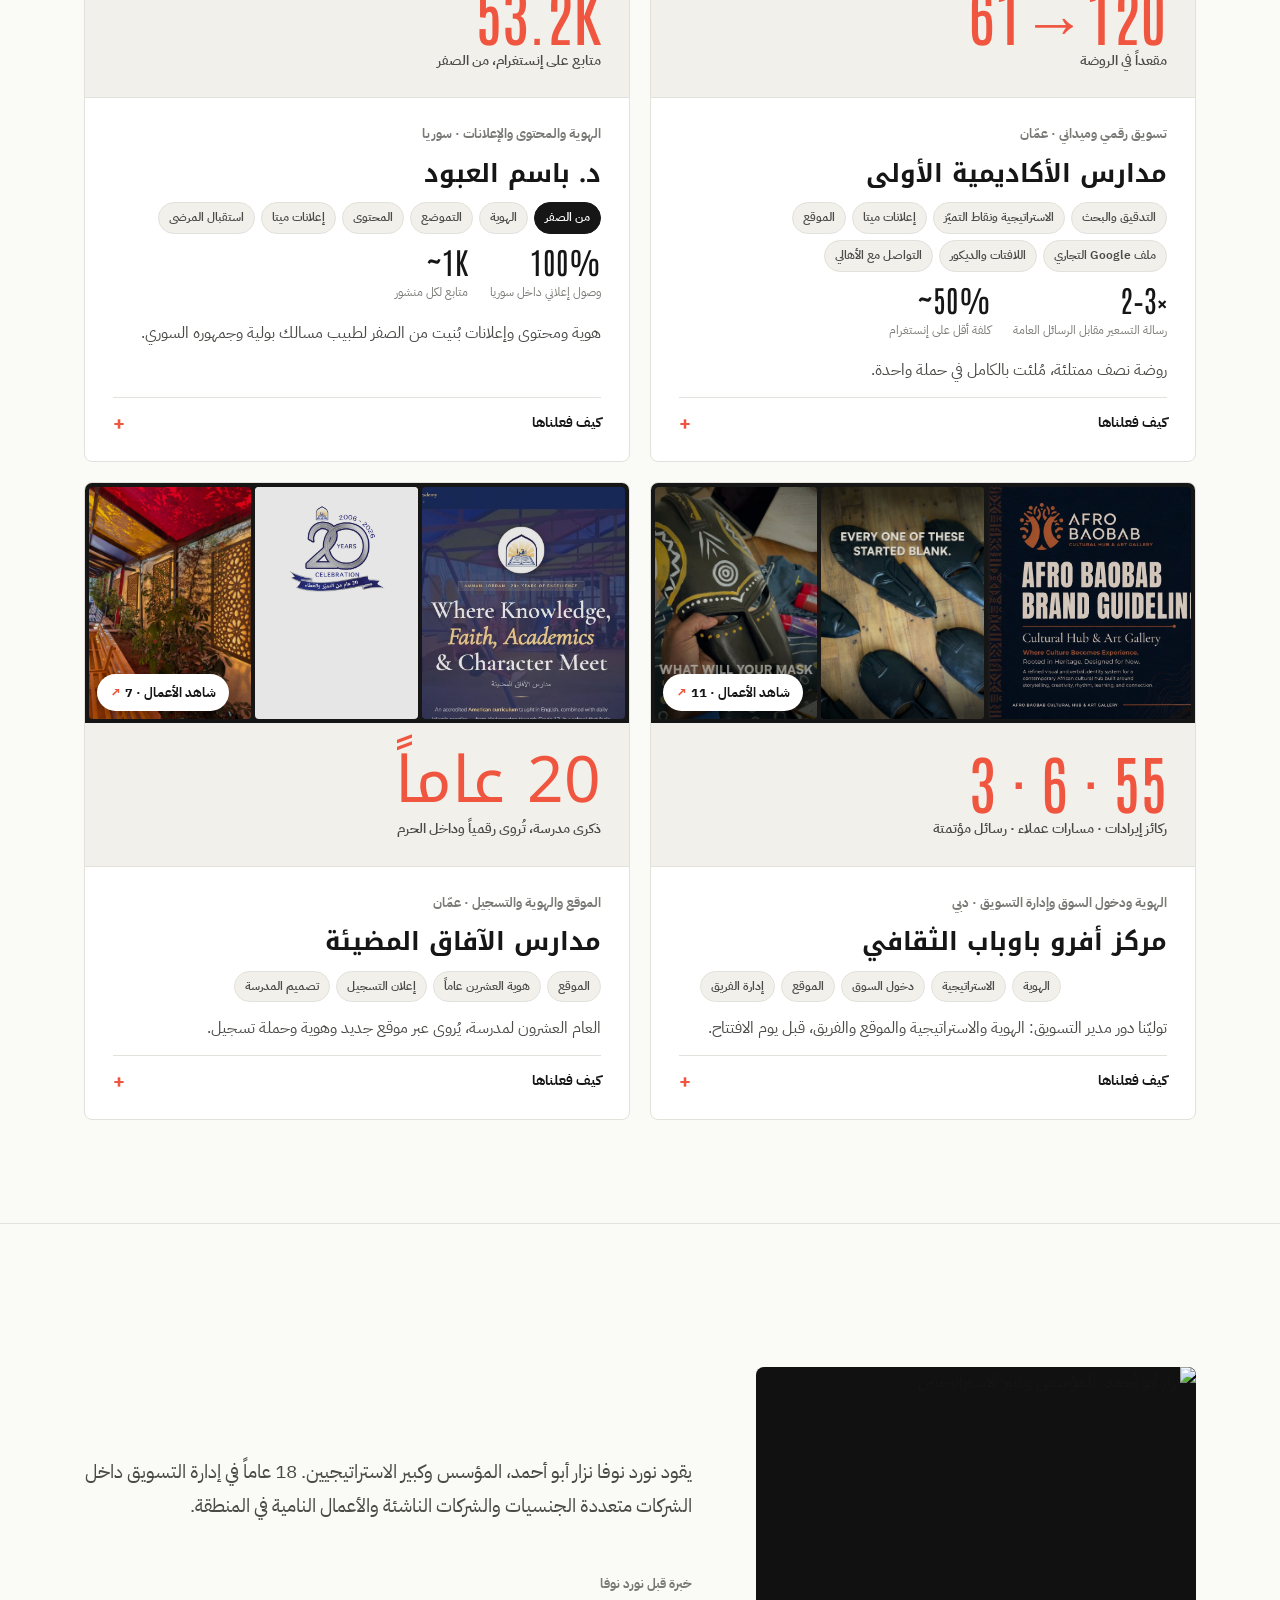
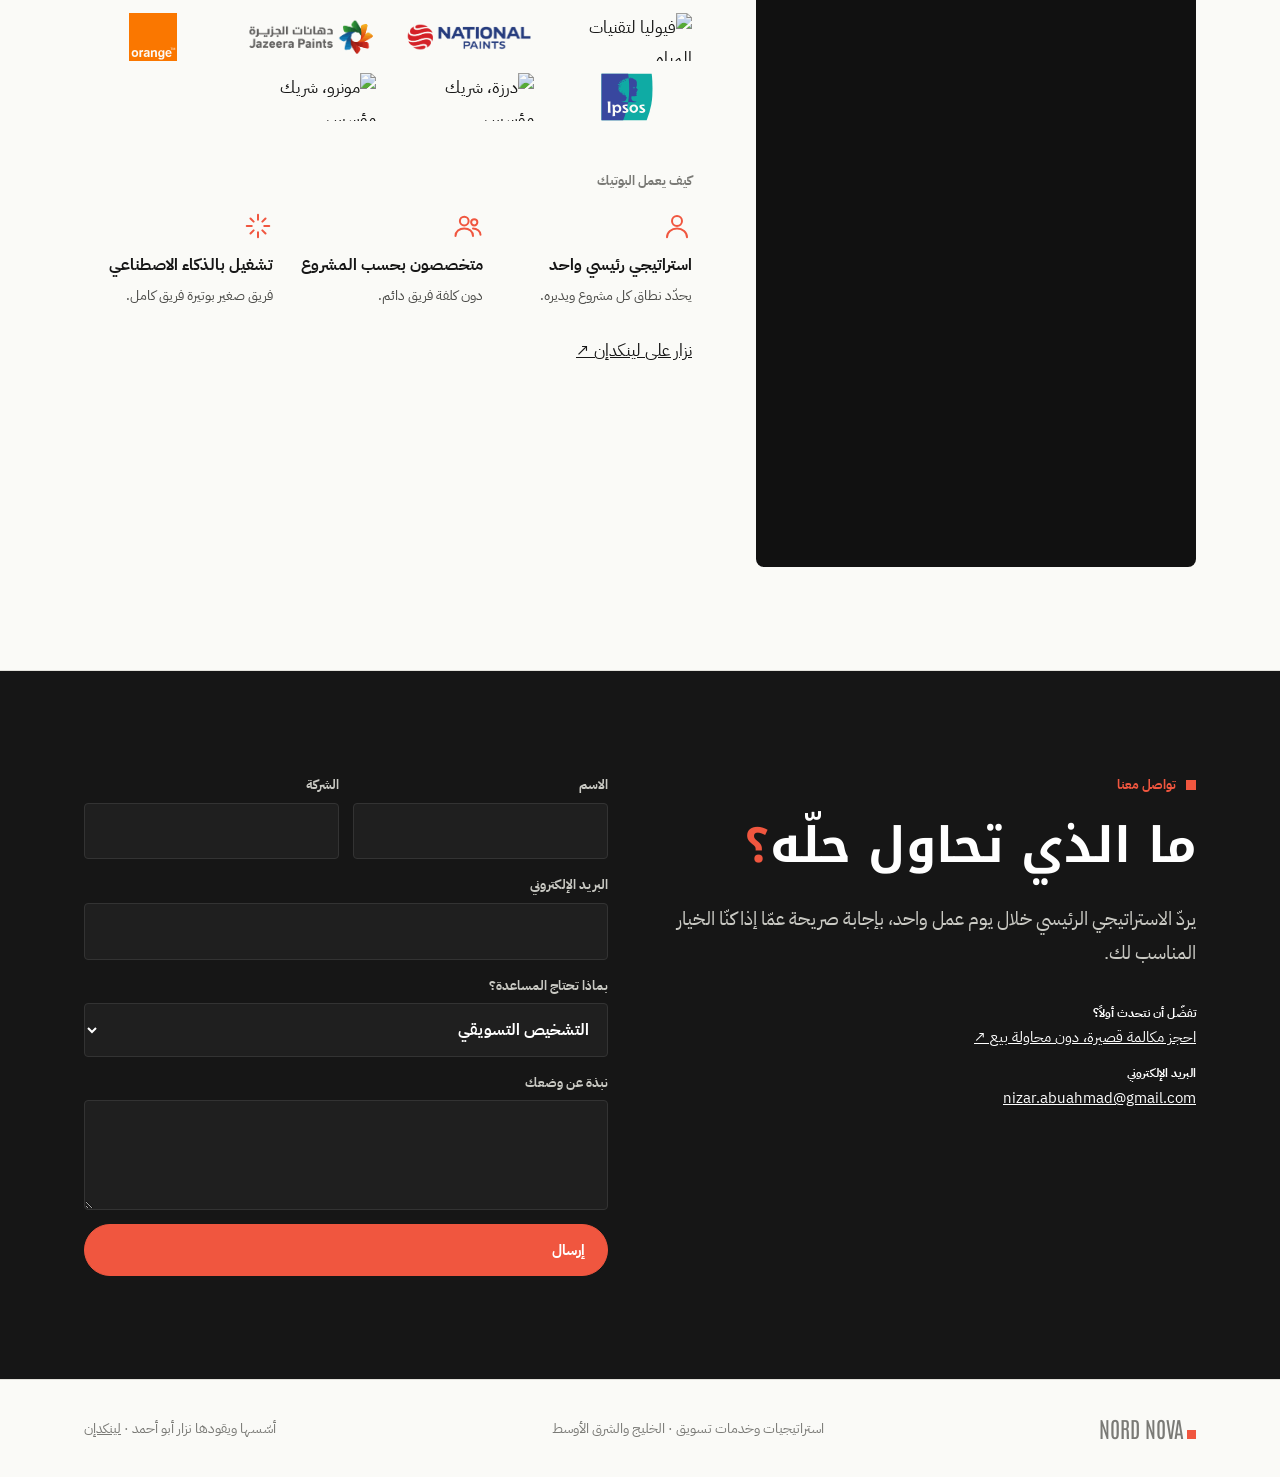
==== commit 682fae35: "Add Brighter Horizons Academy case study Website (live at bha.edu.jo), 20-year anniversary identity," ====
--- a/ar/index.html
+++ b/ar/index.html
@@ -324,6 +324,17 @@
           <details><summary>كيف فعلناها</summary><p>توليّنا دور مدير التسويق من الهوية حتى الافتتاح. قدنا تطوير العلامة وتموضعها، ووضعنا استراتيجية التسويق ودخول السوق للمدارس والشركات والجمهور، وطوّرنا الموقع الإلكتروني، وأدرنا فريق التسويق والإبداع. وتحوّلت عبارة "جرّب. تواصل. انتمِ." إلى منظومة الرسائل خلف نظام إدارة العملاء وحملة الإطلاق وتقويم المحتوى.</p></details>
         </div>
       </article>
+      <article class="case">
+        <button type="button" class="case-media" data-gallery="g-bha" aria-label="عرض أعمال مدارس الآفاق المضيئة"><img src="../assets/work/bha-site.jpg" alt="" loading="lazy" style="object-position:center top"><img src="../assets/work/bha-logo20.jpg" alt="" loading="lazy" style="object-fit:contain;background:#fff"><img src="../assets/work/bha-design-2.jpg" alt="" loading="lazy"><span class="more">شاهد الأعمال · 7</span></button>
+        <div class="case-top"><b style="direction:rtl;font-family:var(--display)">20 عاماً</b><span>ذكرى مدرسة، تُروى رقمياً وداخل الحرم</span></div>
+        <div class="case-body">
+          <span class="kind">الموقع والهوية والتسجيل · عمّان</span>
+          <h3>مدارس الآفاق المضيئة</h3>
+          <ul class="roles"><li>الموقع</li><li>هوية العشرين عاماً</li><li>إعلان التسجيل</li><li>تصميم المدرسة</li></ul>
+          <p class="one">العام العشرون لمدرسة، يُروى عبر موقع جديد وهوية وحملة تسجيل.</p>
+          <details><summary>كيف فعلناها</summary><ol><li><span><b>الموقع.</b> موقع جديد للمدرسة يروي قصة المنهاج الأمريكي مع القيم الإسلامية، ومتاح الآن.</span></li><li><span><b>الهوية.</b> شعار الاحتفال بمرور 20 عاماً وشارة الروضة.</span></li><li><span><b>إعلان التسجيل.</b> "كل طفل معروف"، ريل ميتا يعمل دون صوت بنصوص باللهجة الشامية: 25 لقطة في 33 ثانية.</span></li><li><span><b>تصميم المدرسة.</b> تصوّرات تصميمية للممر الخارجي للمدرسة.</span></li></ol><p class="outcome">متاح على <a href="https://www.bha.edu.jo/" target="_blank" rel="noopener">bha.edu.jo ↗</a></p></details>
+        </div>
+      </article>
     </div>
   </div>
 </section>
@@ -441,6 +452,18 @@
       <figure><img src="../assets/work/afro-6.jpg" alt="موشن العلامة: من أفريقيا إلى دبي" width="720" height="1280" loading="lazy"><figcaption>موشن العلامة: من أفريقيا إلى دبي</figcaption></figure>
   </div>
 </dialog>
+<dialog class="gallery" id="g-bha" aria-label="مدارس الآفاق المضيئة">
+  <div class="g-head"><b>مدارس الآفاق المضيئة</b><span>الموقع، وهوية الذكرى العشرين، وريل التسجيل، وتصميم المدرسة</span><button type="button" class="g-btn g-prev" aria-label="السابق">←</button><button type="button" class="g-btn g-next" aria-label="التالي">→</button><button type="button" class="g-btn g-close" aria-label="إغلاق">×</button></div>
+  <div class="g-track">
+      <figure><img src="../assets/work/bha-site.jpg" alt="موقع المدرسة على bha.edu.jo" width="1039" height="747" loading="lazy"><figcaption>موقع المدرسة على bha.edu.jo</figcaption></figure>
+      <figure><img src="../assets/work/bha-logo20.jpg" alt="شعار الاحتفال بمرور 20 عاماً" width="1100" height="825" loading="lazy"><figcaption>شعار الاحتفال بمرور 20 عاماً</figcaption></figure>
+      <figure><img src="../assets/work/bha-kg.jpg" alt="شارة الروضة" width="1100" height="825" loading="lazy"><figcaption>شارة الروضة</figcaption></figure>
+      <figure><img src="../assets/work/bha-ad-end.jpg" alt="ريل التسجيل: البطاقة الختامية" width="720" height="1280" loading="lazy"><figcaption>ريل التسجيل: البطاقة الختامية</figcaption></figure>
+      <figure><img src="../assets/work/bha-design-1.jpg" alt="تصوّر لتصميم الممر 1" width="828" height="1100" loading="lazy"><figcaption>تصوّر لتصميم الممر 1</figcaption></figure>
+      <figure><img src="../assets/work/bha-design-2.jpg" alt="تصوّر لتصميم الممر 2" width="828" height="1100" loading="lazy"><figcaption>تصوّر لتصميم الممر 2</figcaption></figure>
+      <figure><img src="../assets/work/bha-design-3.jpg" alt="تصوّر لتصميم الممر 3" width="828" height="1100" loading="lazy"><figcaption>تصوّر لتصميم الممر 3</figcaption></figure>
+  </div>
+</dialog>
 
 <footer>
   <div class="wrap">
--- a/site.css
+++ b/site.css
@@ -174,7 +174,7 @@
 @media(max-width:860px){.principles{grid-template-columns:1fr}}
 
 /* work */
-.work{display:grid;grid-template-columns:repeat(3,1fr);gap:20px;margin-top:40px}
+.work{display:grid;grid-template-columns:repeat(2,1fr);gap:20px;margin-top:40px}
 @media(max-width:1000px){.work{grid-template-columns:1fr 1fr}}
 @media(max-width:700px){.work{grid-template-columns:1fr}}
 .case{border:1px solid var(--line);background:#fff;border-radius:8px;display:flex;flex-direction:column;overflow:hidden}
@@ -259,7 +259,7 @@
 .who-logo{height:30px;width:auto;max-width:92px;object-fit:contain;background:#fff;border-radius:6px;padding:4px 7px;flex:none}
 
 /* work samples on case cards */
-.case-media{display:grid;grid-template-columns:1.25fr 1fr 1fr;grid-template-rows:minmax(0,1fr);gap:4px;height:200px;overflow:hidden;padding:4px;background:var(--ink);border:0;cursor:pointer;position:relative;font:inherit;text-align:start;width:100%}
+.case-media{display:grid;grid-template-columns:1.25fr 1fr 1fr;grid-template-rows:minmax(0,1fr);gap:4px;height:240px;overflow:hidden;padding:4px;background:var(--ink);border:0;cursor:pointer;position:relative;font:inherit;text-align:start;width:100%}
 .case-media img{width:100%;height:100%;min-height:0;min-width:0;object-fit:cover;object-position:top;border-radius:4px;filter:brightness(.9);transition:filter .25s}
 .case-media:hover img,.case-media:focus-visible img{filter:none}
 .case-media:focus-visible{outline:3px solid var(--coral);outline-offset:2px}
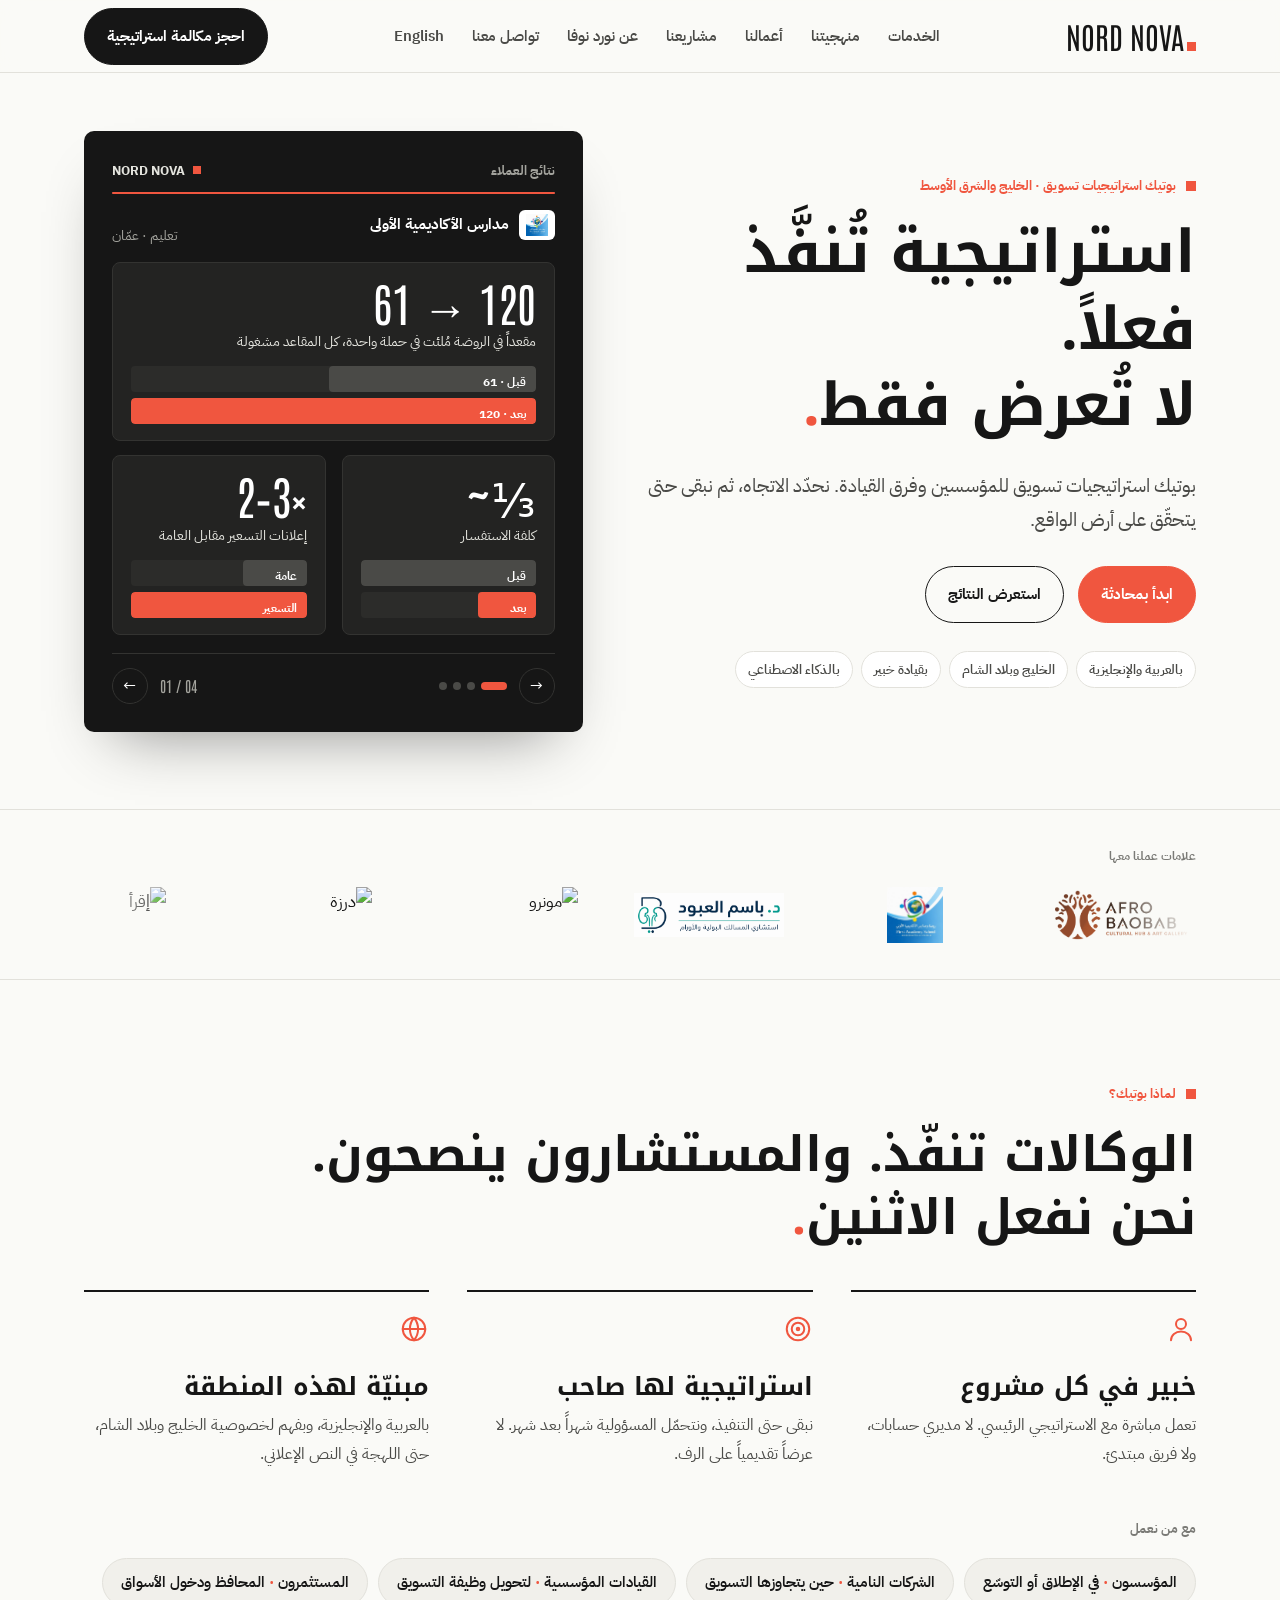
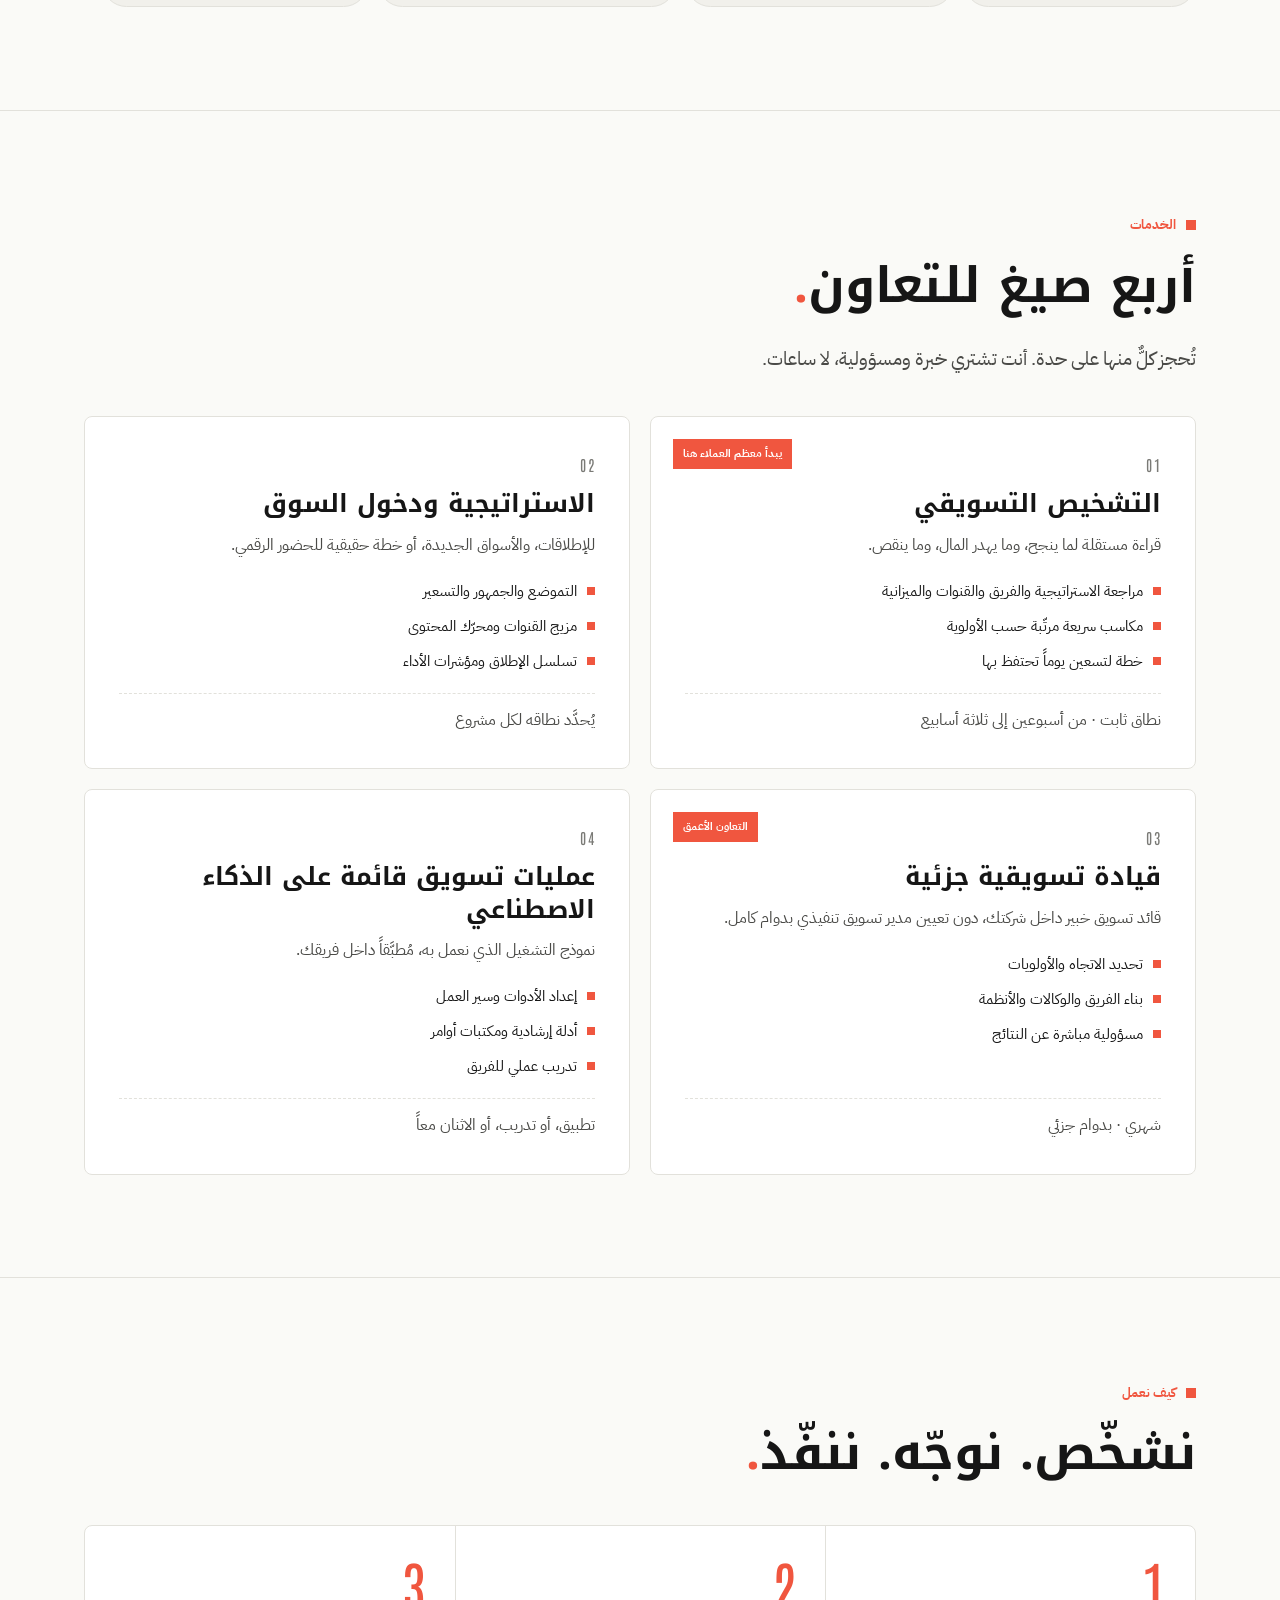
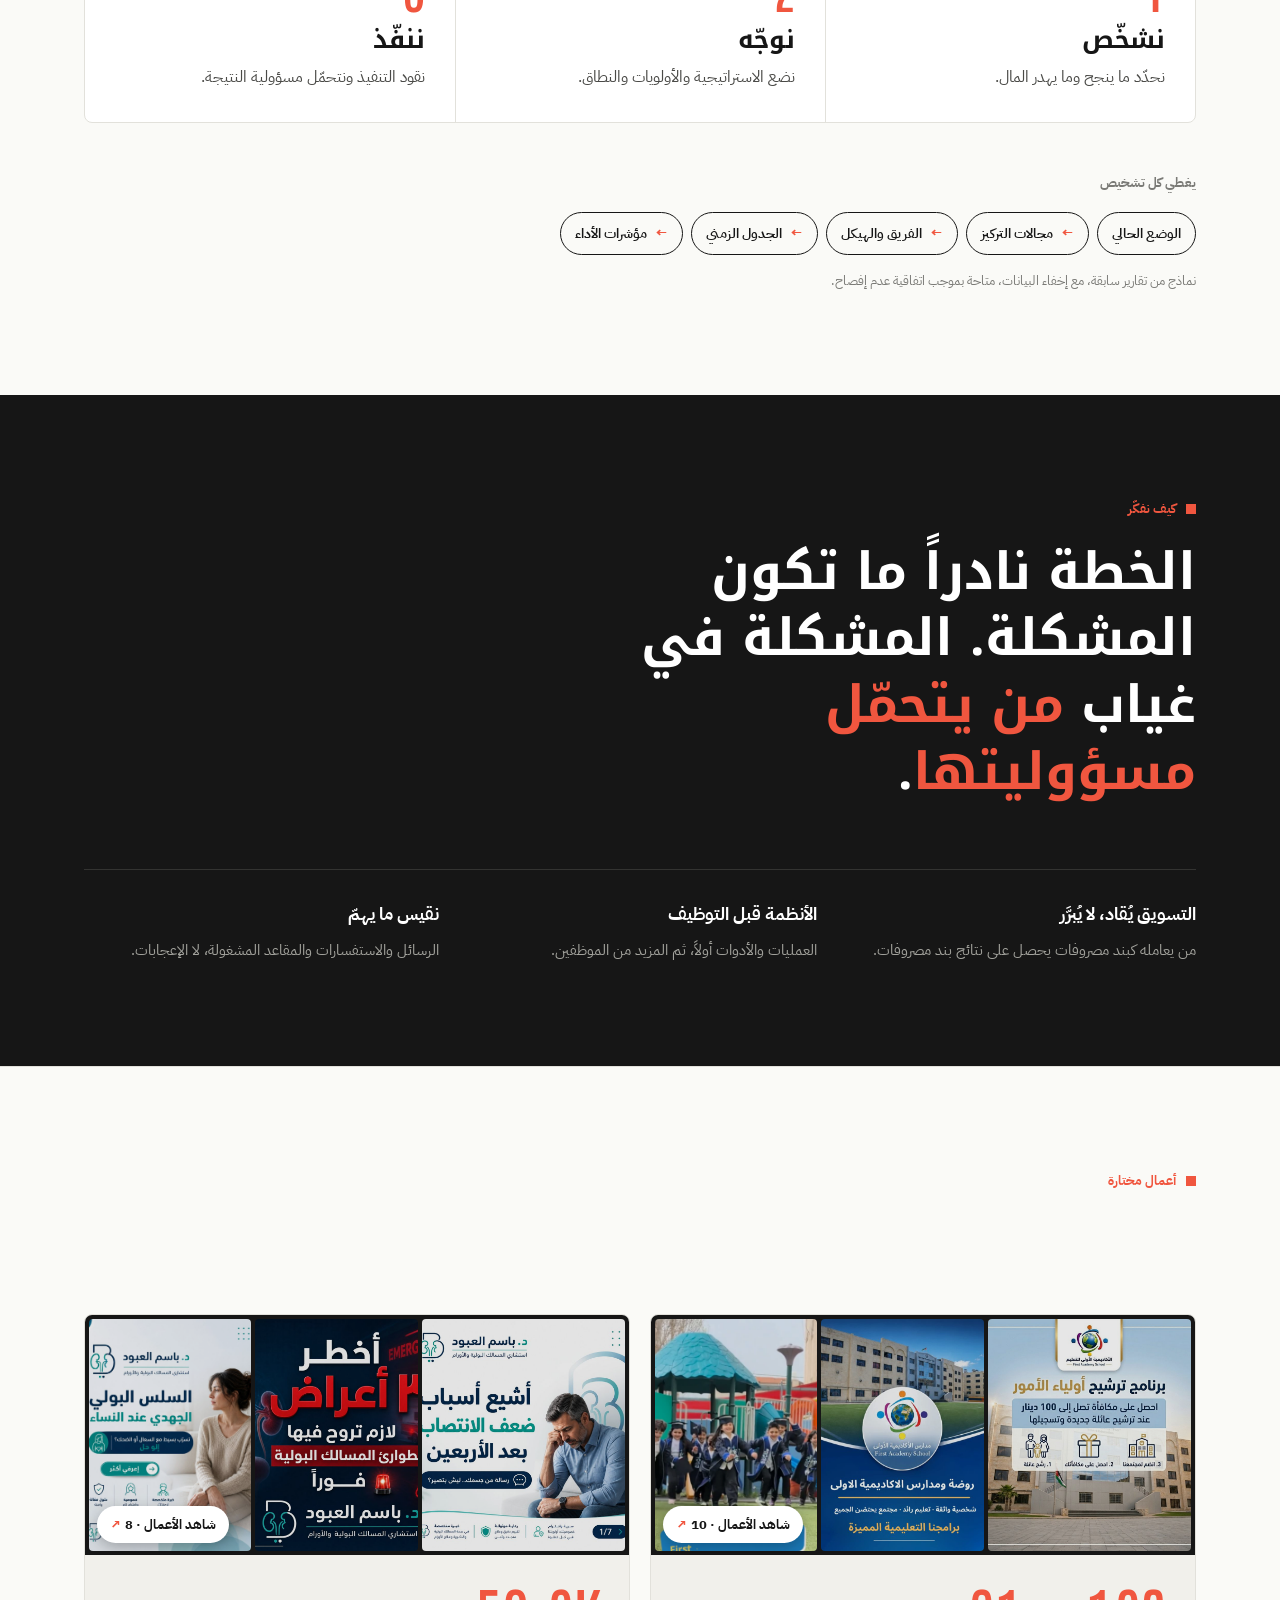
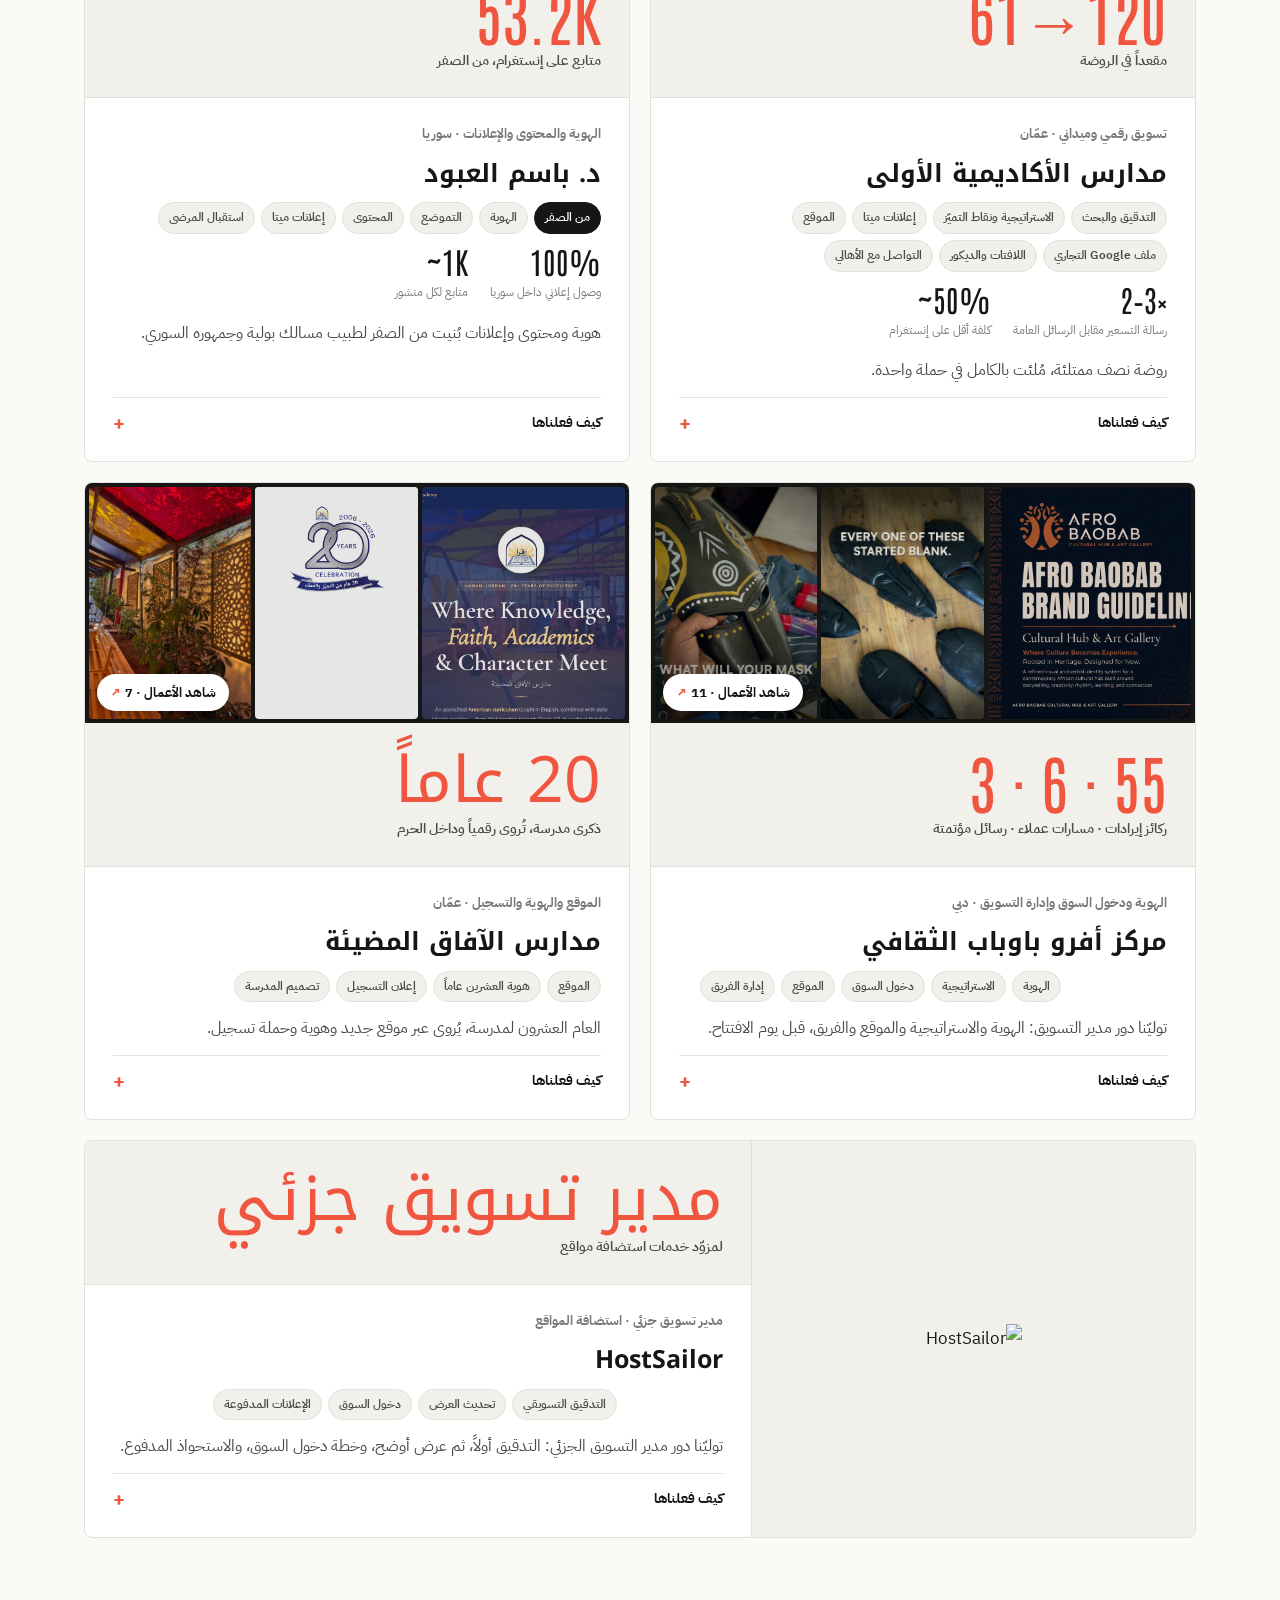
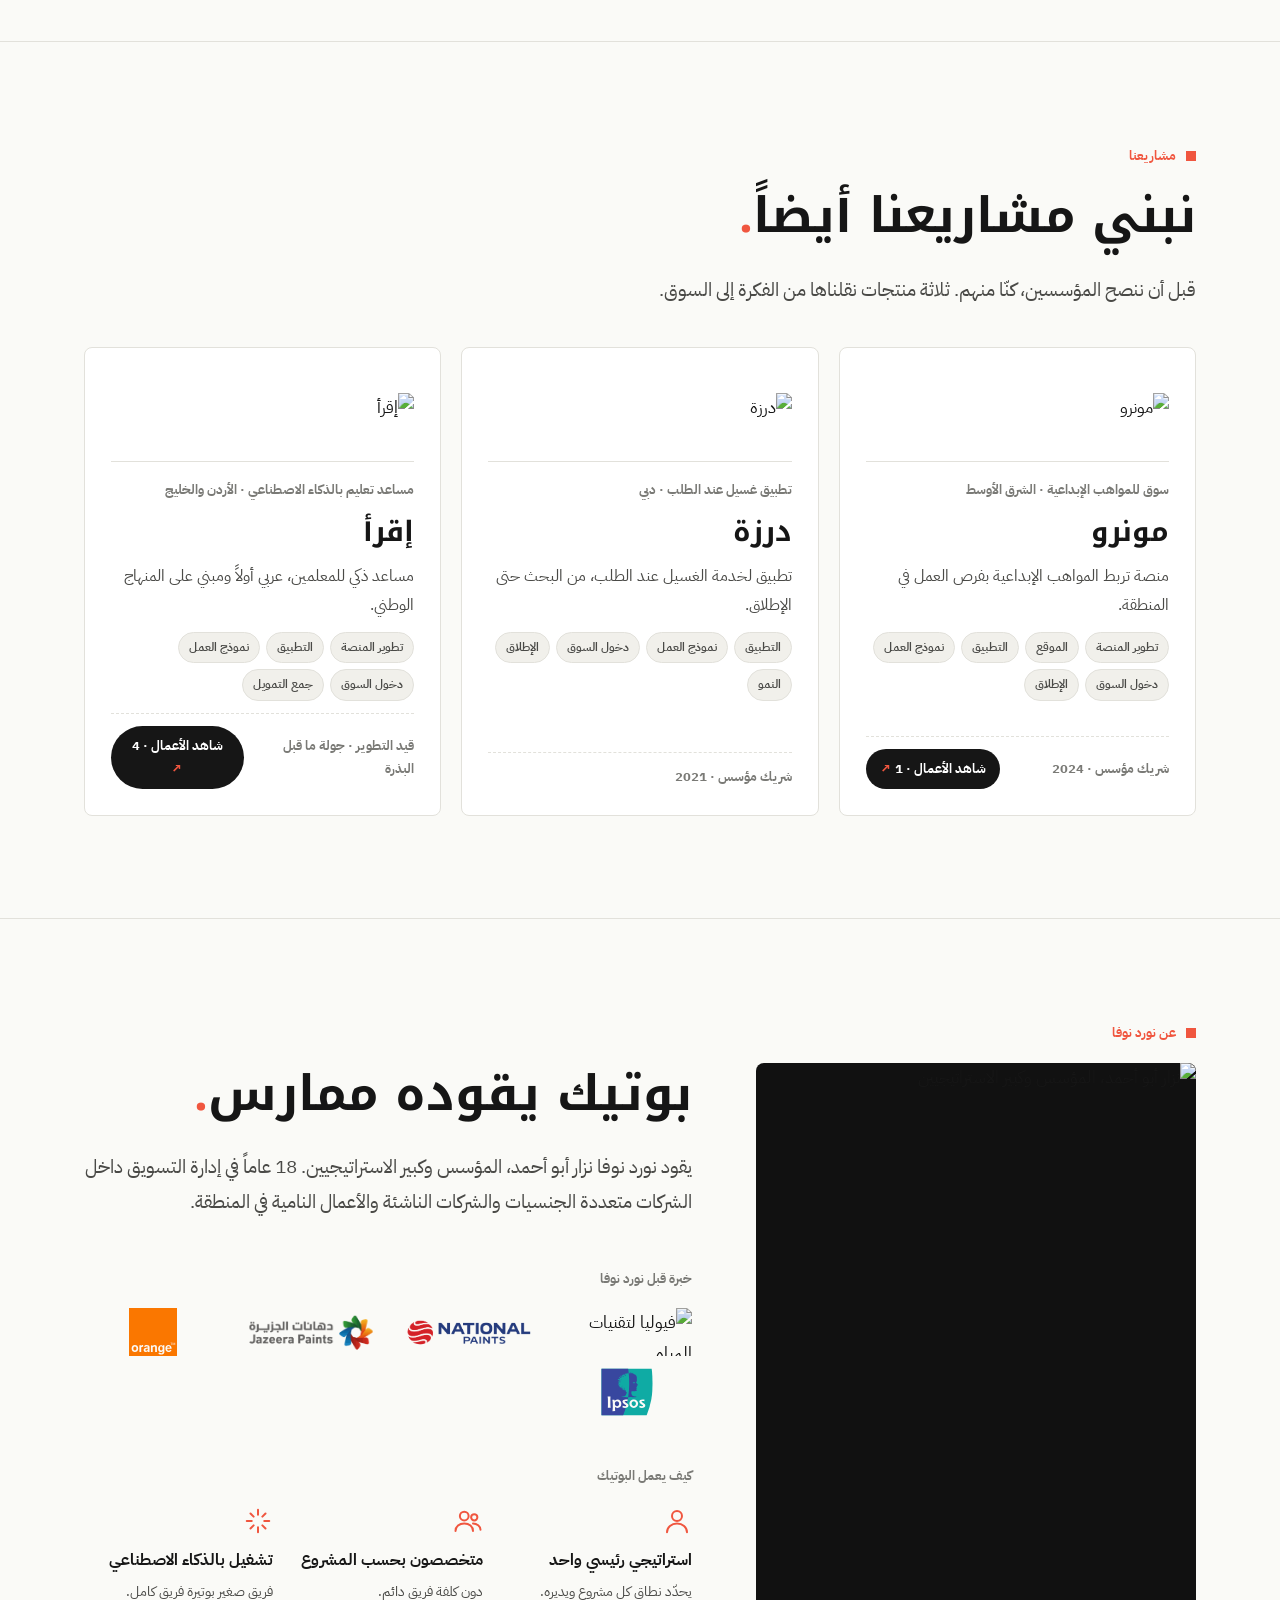
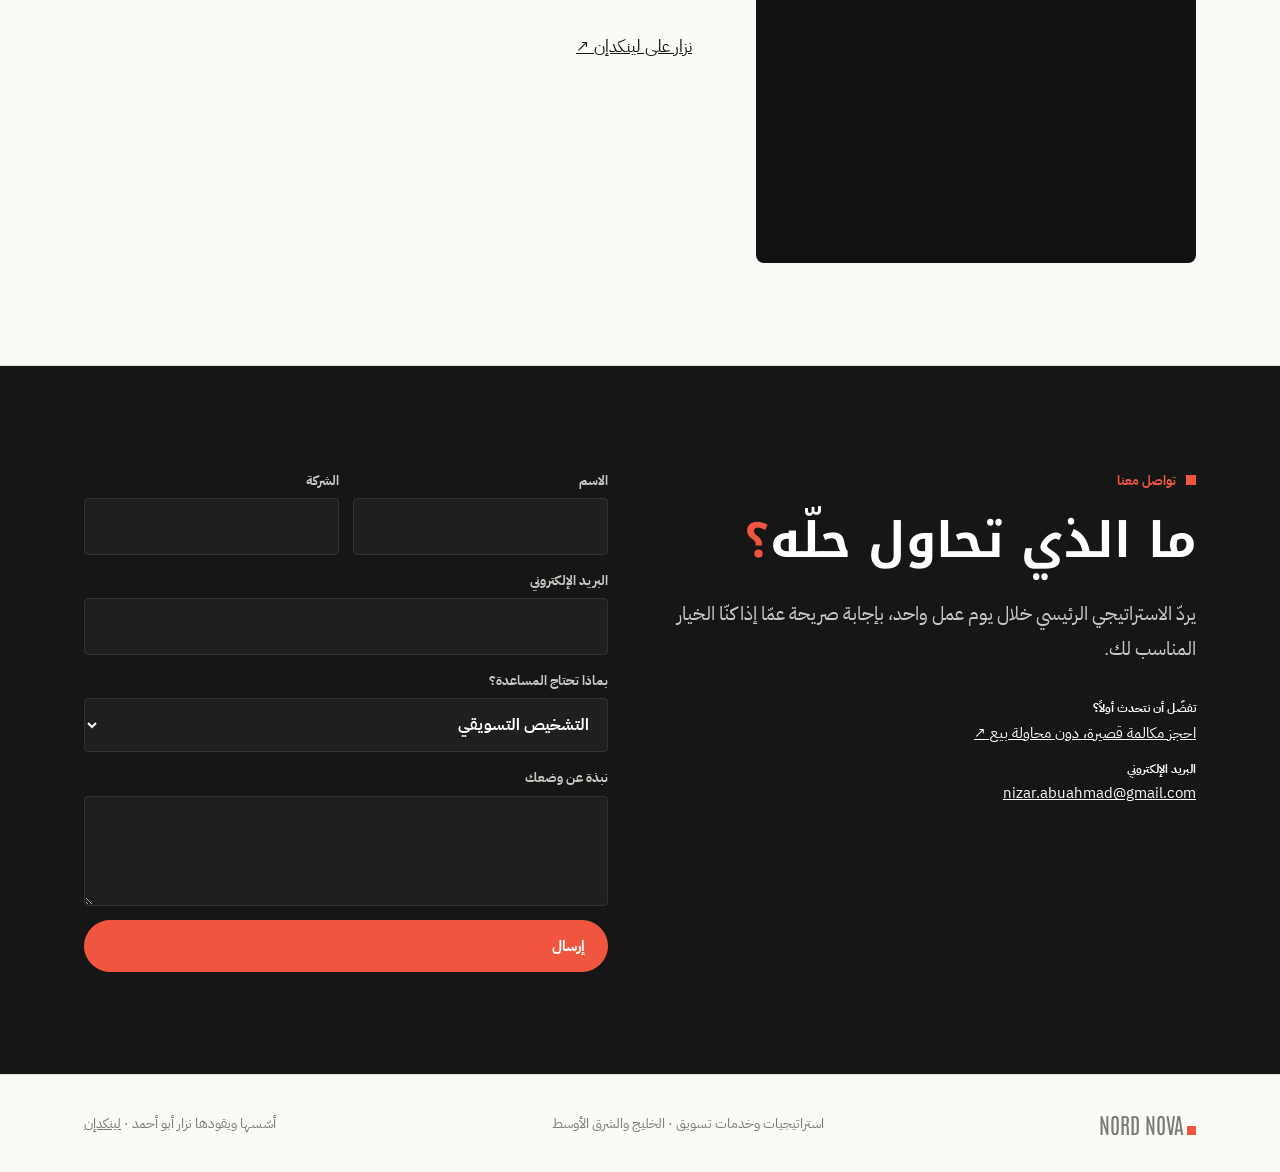
==== commit 3b1cc275: "Add Ventures section and HostSailor case study - Ventures: Monroo (creative talent marketplace), Dar" ====
--- a/ar/index.html
+++ b/ar/index.html
@@ -28,6 +28,7 @@
       <li><a href="#services">الخدمات</a></li>
       <li><a href="#approach">منهجيتنا</a></li>
       <li><a href="#work">أعمالنا</a></li>
+      <li><a href="#ventures">مشاريعنا</a></li>
       <li><a href="#about">عن نورد نوفا</a></li>
       <li><a href="#contact">تواصل معنا</a></li>
       <li><a href="../" lang="en" hreflang="en">English</a></li>
@@ -335,9 +336,55 @@
           <details><summary>كيف فعلناها</summary><ol><li><span><b>الموقع.</b> موقع جديد للمدرسة يروي قصة المنهاج الأمريكي مع القيم الإسلامية، ومتاح الآن.</span></li><li><span><b>الهوية.</b> شعار الاحتفال بمرور 20 عاماً وشارة الروضة.</span></li><li><span><b>إعلان التسجيل.</b> "كل طفل معروف"، ريل ميتا يعمل دون صوت بنصوص باللهجة الشامية: 25 لقطة في 33 ثانية.</span></li><li><span><b>تصميم المدرسة.</b> تصوّرات تصميمية للممر الخارجي للمدرسة.</span></li></ol><p class="outcome">متاح على <a href="https://www.bha.edu.jo/" target="_blank" rel="noopener">bha.edu.jo ↗</a></p></details>
         </div>
       </article>
-    </div>
-  </div>
-</section>
+      <article class="case">
+        <div class="case-logo"><img src="../assets/logo-hostsailor.png" alt="HostSailor" loading="lazy"></div>
+        <div class="case-top"><b style="direction:rtl;font-family:var(--display)">مدير تسويق جزئي</b><span>لمزوّد خدمات استضافة مواقع</span></div>
+        <div class="case-body">
+          <span class="kind">مدير تسويق جزئي · استضافة المواقع</span>
+          <h3>HostSailor</h3>
+          <ul class="roles"><li class="lead">مدير تسويق جزئي</li><li>التدقيق التسويقي</li><li>تحديث العرض</li><li>دخول السوق</li><li>الإعلانات المدفوعة</li></ul>
+          <p class="one">توليّنا دور مدير التسويق الجزئي: التدقيق أولاً، ثم عرض أوضح، وخطة دخول السوق، والاستحواذ المدفوع.</p>
+          <details><summary>كيف فعلناها</summary><ol><li><span><b>التدقيق التسويقي.</b> مراجعة شاملة للتموضع والقنوات ومسار التحويل والإنفاق.</span></li><li><span><b>تحديث العرض.</b> إعادة صياغة باقات الاستضافة وأسعارها في عرض أوضح وأكثر تنافسية.</span></li><li><span><b>دخول السوق.</b> الشرائح المستهدفة والرسائل وخطة إطلاق العرض الجديد.</span></li><li><span><b>الإعلانات المدفوعة.</b> بناء الحملات وإدارتها حول العرض الجديد.</span></li></ol></details>
+        </div>
+      </article>
+    </div>
+  </div>
+</section>
+
+<section id="ventures">
+  <div class="wrap">
+    <p class="eyebrow">مشاريعنا</p>
+    <h2>نبني مشاريعنا أيضاً<span class="dot">.</span></h2>
+    <p class="lead">قبل أن ننصح المؤسسين، كنّا منهم. ثلاثة منتجات نقلناها من الفكرة إلى السوق.</p>
+    <div class="ventures">
+      <article class="venture">
+        <div class="v-logo"><img src="../assets/logo-monroo.png" alt="مونرو" loading="lazy"></div>
+        <span class="kind">سوق للمواهب الإبداعية · الشرق الأوسط</span>
+        <h3>مونرو</h3>
+        <p class="one">منصة تربط المواهب الإبداعية بفرص العمل في المنطقة.</p>
+        <ul class="roles"><li>تطوير المنصة</li><li>الموقع</li><li>التطبيق</li><li>نموذج العمل</li><li>دخول السوق</li><li>الإطلاق</li></ul>
+        <div class="v-foot"><span class="v-status">شريك مؤسس · 2024</span><button type="button" class="v-more" data-gallery="g-monroo">شاهد الأعمال · 1</button></div>
+      </article>
+      <article class="venture">
+        <div class="v-logo"><img src="../assets/logo-darrzeh.png" alt="درزة" loading="lazy"></div>
+        <span class="kind">تطبيق غسيل عند الطلب · دبي</span>
+        <h3>درزة</h3>
+        <p class="one">تطبيق لخدمة الغسيل عند الطلب، من البحث حتى الإطلاق.</p>
+        <ul class="roles"><li>التطبيق</li><li>نموذج العمل</li><li>دخول السوق</li><li>الإطلاق</li><li>النمو</li></ul>
+        <div class="v-foot"><span class="v-status">شريك مؤسس · 2021</span></div>
+      </article>
+      <article class="venture">
+        <div class="v-logo"><img src="../assets/logo-iqra.png" alt="إقرأ" loading="lazy"></div>
+        <span class="kind">مساعد تعليم بالذكاء الاصطناعي · الأردن والخليج</span>
+        <h3>إقرأ</h3>
+        <p class="one">مساعد ذكي للمعلمين، عربي أولاً ومبني على المنهاج الوطني.</p>
+        <ul class="roles"><li>تطوير المنصة</li><li>التطبيق</li><li>نموذج العمل</li><li>دخول السوق</li><li>جمع التمويل</li></ul>
+        <div class="v-foot"><span class="v-status">قيد التطوير · جولة ما قبل البذرة</span><button type="button" class="v-more" data-gallery="g-iqraa">شاهد الأعمال · 4</button></div>
+      </article>
+    </div>
+  </div>
+</section>
+
 
 <section id="about">
   <div class="wrap">
@@ -354,8 +401,6 @@
           <img src="../assets/logo-jazeera-paints.png" alt="دهانات الجزيرة" loading="lazy">
           <img src="../assets/logo-orange.svg" alt="أورانج" loading="lazy">
           <img src="../assets/logo-ipsos.svg" alt="إبسوس" loading="lazy">
-          <img src="../assets/logo-darrzeh.png" alt="درزة، شريك مؤسس" loading="lazy">
-          <img src="../assets/logo-monroo.png" alt="مونرو، شريك مؤسس" loading="lazy">
         </div>
         <p class="sub">كيف يعمل البوتيك</p>
         <ul class="built">
@@ -464,6 +509,21 @@
       <figure><img src="../assets/work/bha-design-3.jpg" alt="تصوّر لتصميم الممر 3" width="828" height="1100" loading="lazy"><figcaption>تصوّر لتصميم الممر 3</figcaption></figure>
   </div>
 </dialog>
+<dialog class="gallery" id="g-monroo" aria-label="مونرو">
+  <div class="g-head"><b>مونرو</b><span>هوية التطبيق ونظام الرسوم</span><button type="button" class="g-btn g-prev" aria-label="السابق">←</button><button type="button" class="g-btn g-next" aria-label="التالي">→</button><button type="button" class="g-btn g-close" aria-label="إغلاق">×</button></div>
+  <div class="g-track">
+      <figure><img src="../assets/work/monroo-identity.jpg" alt="هوية التطبيق: الشعار والأيقونة والرسوم" width="1280" height="720" loading="lazy"><figcaption>هوية التطبيق: الشعار والأيقونة والرسوم</figcaption></figure>
+  </div>
+</dialog>
+<dialog class="gallery" id="g-iqraa" aria-label="إقرأ">
+  <div class="g-head"><b>إقرأ</b><span>الشعار وشاشات التطبيق</span><button type="button" class="g-btn g-prev" aria-label="السابق">←</button><button type="button" class="g-btn g-next" aria-label="التالي">→</button><button type="button" class="g-btn g-close" aria-label="إغلاق">×</button></div>
+  <div class="g-track">
+      <figure><img src="../assets/work/iqraa-logo.jpg" alt="شعار إقرأ" width="1024" height="1024" loading="lazy"><figcaption>شعار إقرأ</figcaption></figure>
+      <figure><img src="../assets/work/iqraa-1.jpg" alt="التطبيق: مكتبة المعلّم" width="720" height="1280" loading="lazy"><figcaption>التطبيق: مكتبة المعلّم</figcaption></figure>
+      <figure><img src="../assets/work/iqraa-2.jpg" alt="التطبيق: بناء الدروس بالذكاء الاصطناعي" width="720" height="1280" loading="lazy"><figcaption>التطبيق: بناء الدروس بالذكاء الاصطناعي</figcaption></figure>
+      <figure><img src="../assets/work/iqraa-3.jpg" alt="التطبيق: مولّد الاختبارات" width="720" height="1280" loading="lazy"><figcaption>التطبيق: مولّد الاختبارات</figcaption></figure>
+  </div>
+</dialog>
 
 <footer>
   <div class="wrap">
--- a/site.css
+++ b/site.css
@@ -295,3 +295,25 @@
 details ol li b{color:var(--ink);font-weight:700}
 details .outcome{margin-top:12px;font-weight:700;color:var(--ink)}
 .work:has(details[open]){align-items:start}
+
+/* ventures */
+.ventures{display:grid;grid-template-columns:repeat(3,1fr);gap:20px;margin-top:40px}
+@media(max-width:900px){.ventures{grid-template-columns:1fr}}
+.venture{border:1px solid var(--line);background:#fff;border-radius:8px;padding:26px;display:flex;flex-direction:column;gap:12px}
+.v-logo{height:88px;display:flex;align-items:center;border-bottom:1px solid var(--line);padding-bottom:18px;margin-bottom:4px}
+.v-logo img{max-height:56px;max-width:190px;width:auto;object-fit:contain}
+.venture h3{font-size:28px}
+.venture .one{color:var(--ink-2);font-size:16px}
+.v-foot{margin-top:auto;padding-top:12px;display:flex;justify-content:space-between;align-items:center;gap:10px;border-top:1px dashed var(--line)}
+.v-status{font-size:13px;font-weight:700;color:var(--ink-3)}
+.v-more{background:var(--ink);color:#fff;border:0;border-radius:999px;padding:8px 14px;font:inherit;font-size:13px;font-weight:700;cursor:pointer}
+.v-more::after{content:" ↗";color:var(--coral)}
+.v-more:hover{background:var(--coral)}
+.v-more:hover::after{color:#fff}
+/* logo panel for cases without work samples, and a full-width last card */
+.case-logo{height:240px;display:grid;place-items:center;background:var(--bg-2);border-bottom:1px solid var(--line)}
+.case-logo img{max-width:300px;max-height:90px;width:auto;object-fit:contain}
+@media(min-width:701px){
+  .work > .case:last-child:nth-child(odd){grid-column:1/-1;display:grid;grid-template-columns:minmax(0,.8fr) minmax(0,1.2fr);grid-template-rows:auto 1fr}
+  .work > .case:last-child:nth-child(odd) > .case-logo,.work > .case:last-child:nth-child(odd) > .case-media{grid-row:1/3;height:auto;min-height:100%;border-bottom:0;border-inline-end:1px solid var(--line)}
+}
